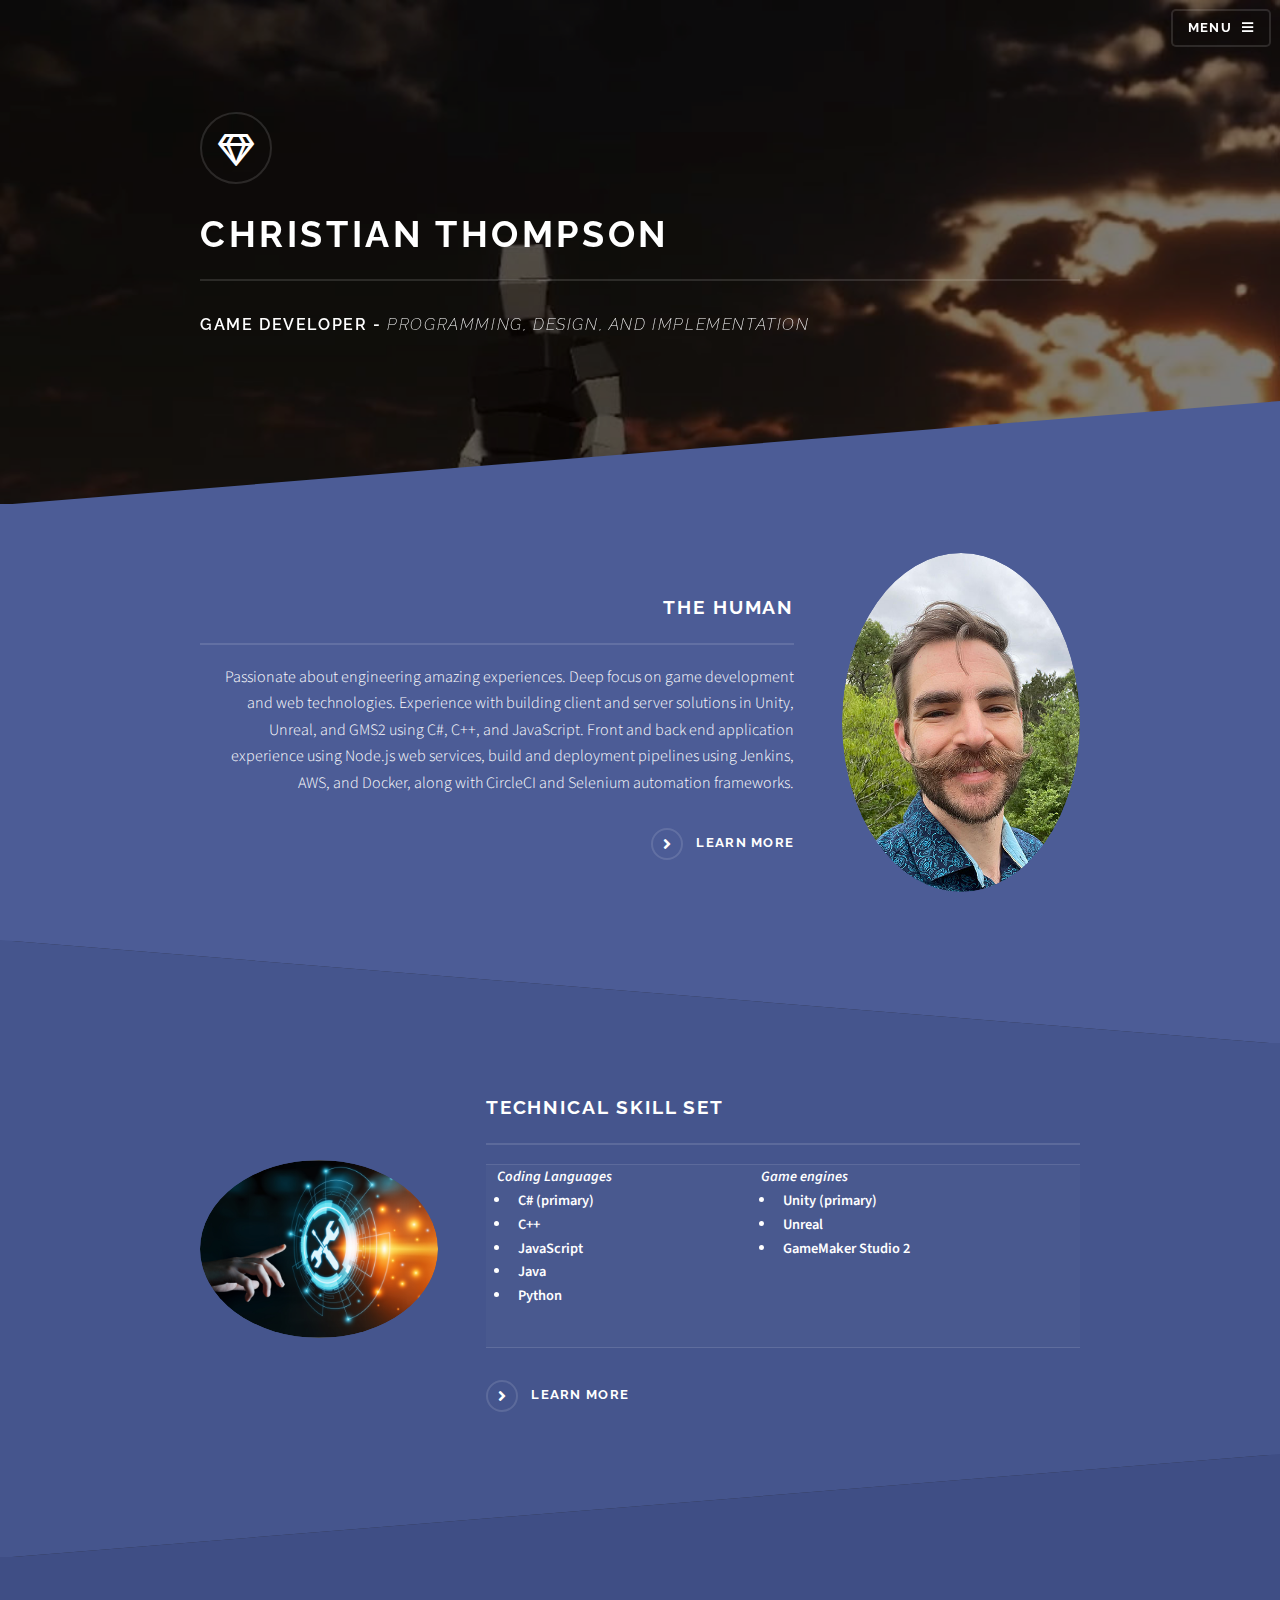
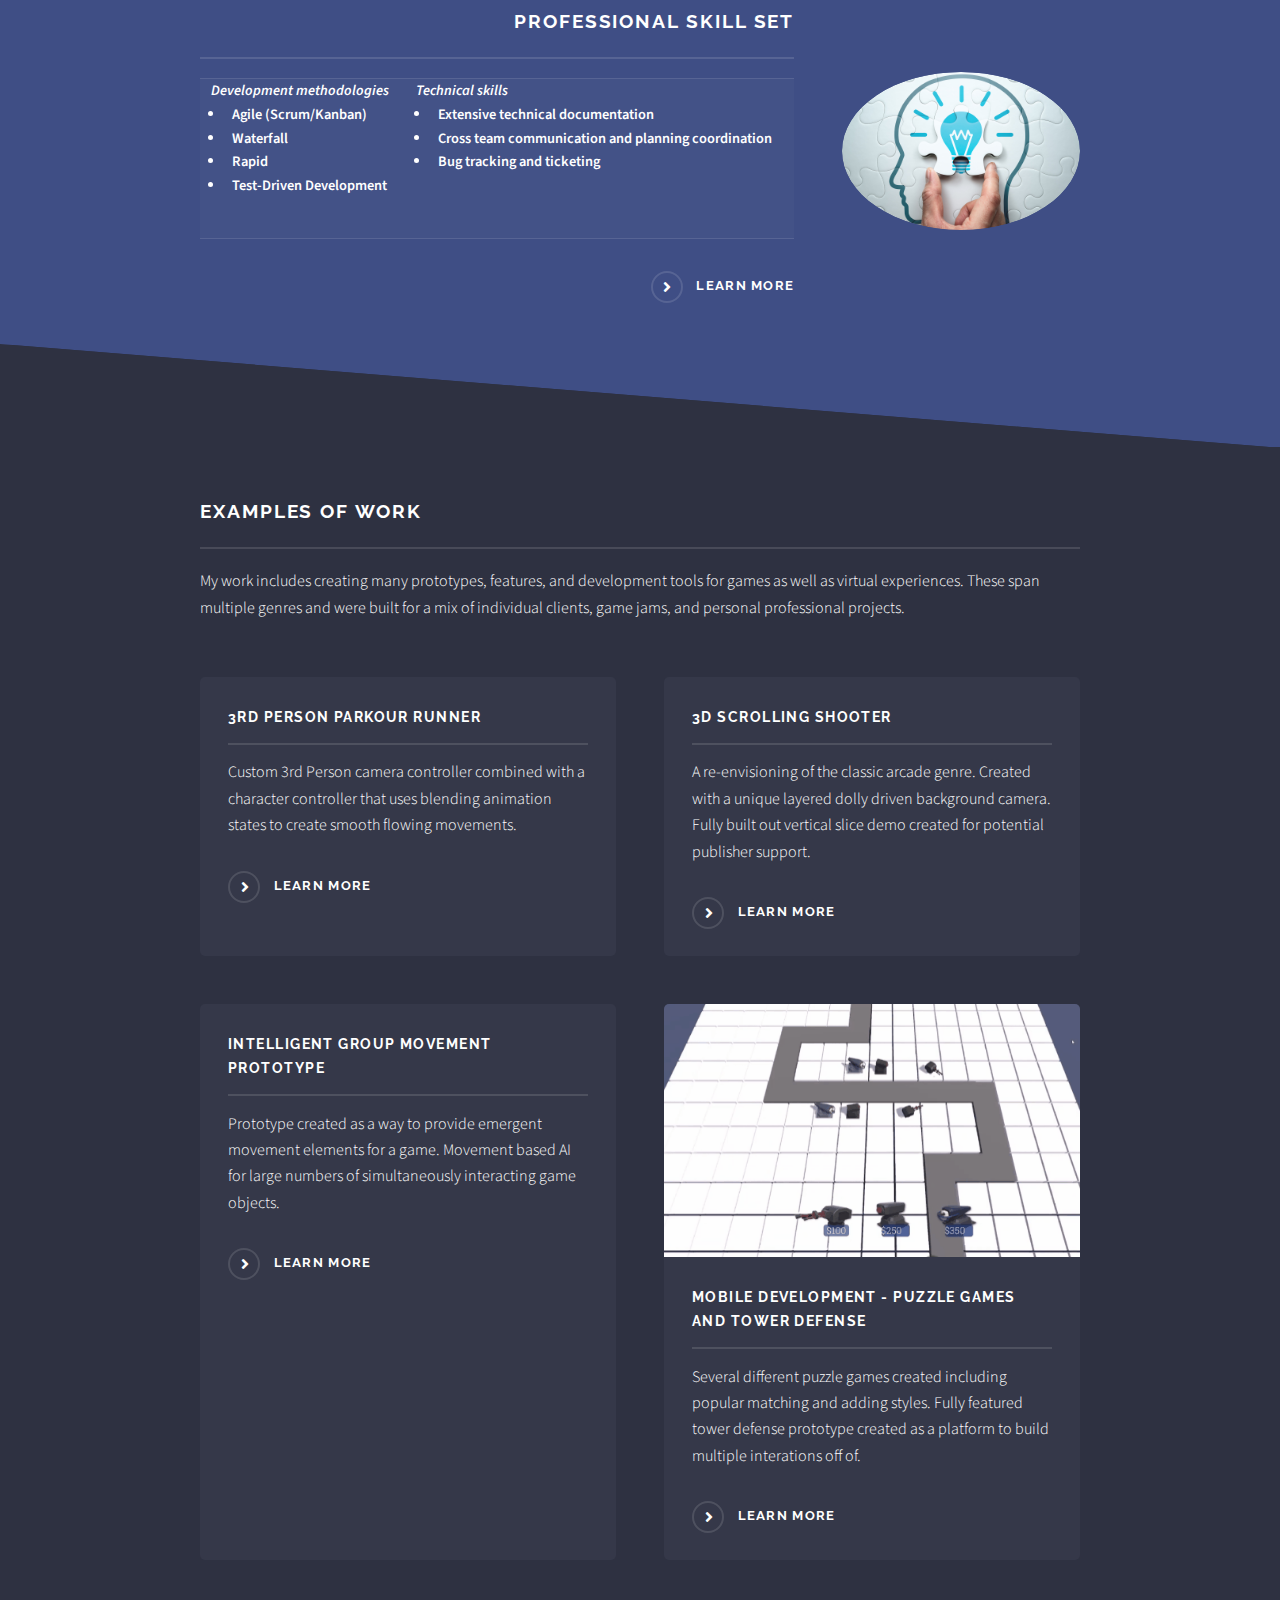
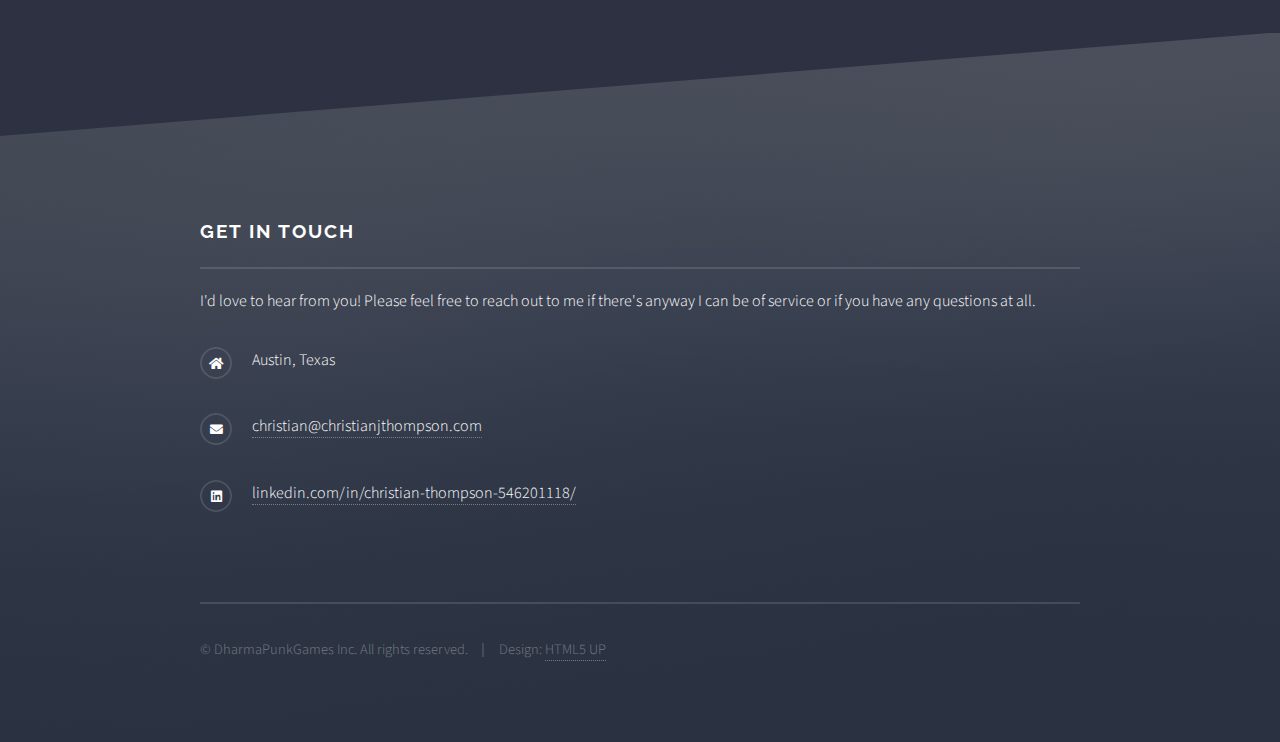
==== index.html @ e0f96795 "Remove email form" ====
<!DOCTYPE HTML>
<!--
	Solid State by HTML5 UP
	html5up.net | @ajlkn
	Free for personal and commercial use under the CCA 3.0 license (html5up.net/license)
-->
<html>
	<head>
		<title>Christian Thompson - Game Developer</title>
		<meta charset="utf-8" />
		<meta name="viewport" content="width=device-width, initial-scale=1, user-scalable=no" />
		<link rel="stylesheet" href="assets/css/main.css" />
		<noscript><link rel="stylesheet" href="assets/css/noscript.css" /></noscript>
	</head>
	<body class="is-preload">

		<!-- Page Wrapper -->
			<div id="page-wrapper">

				<!-- Header -->
					<header id="header" class="alt">
						<h1><a href="index.html">Home</a></h1>
						<nav>
							<a href="#menu">Menu</a>
						</nav>
					</header>

				<!-- Menu -->
					<nav id="menu">
						<div class="inner">
							<h2>Menu</h2>
							<ul class="links">
								<li><a href="index.html">Home</a></li>
								<li><a href="about.html">About</a></li>
								<li><a href="#four">Examples of Work</a></li>
								<li><a href="technical_skillset.html">Technical Skill Set</a></li>
								<li><a href="professional_skillset.html">Professional Skill Set</a></li>
								<li><a href="#footer">Contact</a></li>
							</ul>
							<a href="#" class="close">Close</a>
						</div>
					</nav>

				<!-- Banner -->
					<section id="banner">
						<div class="inner">
							<video autoplay loop muted plays-inline class="back-video" poster="images/poster.jpg">
								<source src="images/combined_clips_720_medium.mp4" type="video/mp4">
							</video>

							<div class="logo"><span class="icon fa-gem"></span></div>
							<h2>Christian Thompson</h2>
							<p><b>Game Developer - </b><i>Programming, design, and implementation</i></p>
						</div>
					</section>

				<!-- Wrapper -->
					<section id="wrapper">

						<!-- One -->
							<section id="one" class="wrapper spotlight style1">
								<div class="inner">
									<a href="about.html" class="image"><img src="images/profile_pics/headshot_smile_small.jpg" alt="" /></a>
									<div class="content">
										<h2 class="major">The Human</h2>
										<p>Passionate about engineering amazing experiences. Deep focus on game development and web technologies. Experience with building client and server solutions in Unity, Unreal, and GMS2 using C#, C++, and JavaScript. Front and back end application experience using Node.js web services, build and deployment pipelines using Jenkins, AWS, and Docker, along with CircleCI and Selenium automation frameworks.</p>
										<a href="about.html" class="special">Learn more</a>
									</div>
								</div>
							</section>

						<!-- Two -->
							<section id="two" class="wrapper alt spotlight style2">
								<div class="inner">
									<a href="technical_skillset.html" class="image"><img src="images/technical.jpg" alt="" /></a>
									<div class="content">
										<h2 class="major">Technical Skill Set</h2>
										<table>
											<tr>
												<th>
													<i>Coding Languages</i>
													<ul>
														<li>C# (primary)</li>
														<li>C++</li>
														<li>JavaScript</li>
														<li>Java</li>
														<li>Python</li>
													</ul>
												</th>
												<th>
												<i>Game engines</i>
												<ul>
													<li>Unity (primary)</li>
													<li>Unreal</li>
													<li>GameMaker Studio 2</li>
												</ul>
												</th>
											</tr>
										</table>
										<a href="technical_skillset.html" class="special">Learn more</a>
									</div>
								</div>
							</section>

						<!-- Three -->
							<section id="three" class="wrapper spotlight style3">
								<div class="inner">
									<a href="professional_skillset.html" class="image"><img src="images/idea.jpg" alt="" /></a>
									<div class="content">
										<h2 class="major">Professional Skill Set</h2>
										<table>
											<tr>
												<th>	
												<i>Development methodologies</i>
												<ul>
													<li>Agile (Scrum/Kanban)</li>
													<li>Waterfall</li>
													<li>Rapid</li>
													<li>Test-Driven Development</li>
												</ul>
												</th>
												<th>
												<i>Technical skills</i>
												<ul>
													<li>Extensive technical documentation</li>
													<li>Cross team communication and planning coordination</li>
													<li>Bug tracking and ticketing</li>
												</ul>
												</th>
											</tr>
										</table>
										
										<a href="professional_skillset.html" class="special">Learn more</a>
									</div>
								</div>
							</section>

						<!-- Four -->
							<section id="four" class="wrapper alt style1">
								<div class="inner">
									<h2 class="major">Examples of Work</h2>
									<p>My work includes creating many prototypes, features, and development tools for games as well as virtual experiences. These span multiple genres and were built for a mix of individual clients, game jams, and personal professional projects.</p>
									<section class="features">
										<article>
											<a href="parkour.html" class="image"><img src="images/ParkourWallrun.gif" alt="" /></a>
											<h3 class="major"><a href="parkour.html">3rd Person Parkour Runner</a></h3>
											<p>Custom 3rd Person camera controller combined with a character controller that uses blending animation states to create smooth flowing movements.</p>
											<a href="parkour.html" class="special">Learn more</a>
										</article>
										<article>
											<a href="3d_shooter.html" class="image"><img src="images/3d_shooter_2nd_clip.gif" alt="" /></a>
											<h3 class="major"><a href="3d_shooter.html">3D Scrolling Shooter</a></h3>
											<p>A re-envisioning of the classic arcade genre. Created with a unique layered dolly driven background camera. Fully built out vertical slice demo created for potential publisher support.</p>
											<a href="3d_shooter.html" class="special">Learn more</a>
										</article>
										<article>
											<a href="group_movement.html" class="image"><img src="images/TroopSquare.gif" alt="" /></a>
											<h3 class="major"><a href="group_movement.html">Intelligent Group Movement Prototype</a></h3>
											<p>Prototype created as a way to provide emergent movement elements for a game. Movement based AI for large numbers of simultaneously interacting game objects.</p>
											<a href="group_movement.html" class="special">Learn more</a>
										</article>
										<article>
											<a href="mobile_puzzle.html" class="image"><img src="images/TowerDefenseClipShort.gif" alt="" /></a>
											<h3 class="major"><a href="mobile_puzzle.html">Mobile Development - Puzzle Games and Tower Defense</a></h3>
											<p>Several different puzzle games created including popular matching and adding styles. Fully featured tower defense prototype created as a platform to build multiple interations off of.</p>
											<a href="mobile_puzzle.html" class="special">Learn more</a>
										</article>
									</section>
									<!-- <ul class="actions">
										<li><a href="#" class="button">Browse All</a></li>
									</ul> -->
								</div>
							</section>

					</section>

				<!-- Footer -->
					<section id="footer">
						<div class="inner">
							<h2 class="major">Get in touch</h2>
							<p>I'd love to hear from you! Please feel free to reach out to me if there's anyway I can be of service or if you have any questions at all.</p>
							<!-- <form method="post" action="#">
								<div class="fields">
									<div class="field">
										<label for="name">Name</label>
										<input type="text" name="name" id="name" />
									</div>
									<div class="field">
										<label for="email">Email</label>
										<input type="email" name="email" id="email" />
									</div>
									<div class="field">
										<label for="message">Message</label>
										<textarea name="message" id="message" rows="4"></textarea>
									</div>
								</div>
								<ul class="actions">
									<li><input type="submit" value="Send Message" /></li>
								</ul>
							</form> -->
							<ul class="contact">
								<li class="icon solid fa-home">
									Austin, Texas
								</li>
								<!-- <li class="icon solid fa-phone">(000) 000-0000</li> -->
								<li class="icon solid fa-envelope"><a href="mailto:christian@christianjthompson.com">christian@christianjthompson.com</a></li>
								<li class="icon brands fa-linkedin"><a href="https://linkedin.com/in/christian-thompson-546201118/">linkedin.com/in/christian-thompson-546201118/</a></li>
								<!-- <li class="icon brands fa-facebook-f"><a href="#">facebook.com/untitled-tld</a></li> -->
								<!-- <li class="icon brands fa-instagram"><a href="#">instagram.com/untitled-tld</a></li> -->
							</ul>
							<ul class="copyright">
								<li>&copy; DharmaPunkGames Inc. All rights reserved.</li><li>Design: <a href="http://html5up.net">HTML5 UP</a></li>
							</ul>
						</div>
					</section>

			</div>

		<!-- Scripts -->
			<script src="assets/js/jquery.min.js"></script>
			<script src="assets/js/jquery.scrollex.min.js"></script>
			<script src="assets/js/browser.min.js"></script>
			<script src="assets/js/breakpoints.min.js"></script>
			<script src="assets/js/util.js"></script>
			<script src="assets/js/main.js"></script>

	</body>
</html>
---- assets/css/main.css ----
@import url(fontawesome-all.min.css);
@import url("https://fonts.googleapis.com/css?family=Raleway:200,700|Source+Sans+Pro:300,600,300italic,600italic");

/*
	Solid State by HTML5 UP
	html5up.net | @ajlkn
	Free for personal and commercial use under the CCA 3.0 license (html5up.net/license)
*/

html, body, div, span, applet, object,
iframe, h1, h2, h3, h4, h5, h6, p, blockquote,
pre, a, abbr, acronym, address, big, cite,
code, del, dfn, em, img, ins, kbd, q, s, samp,
small, strike, strong, sub, sup, tt, var, b,
u, i, center, dl, dt, dd, ol, ul, li, fieldset,
form, label, legend, table, caption, tbody,
tfoot, thead, tr, th, td, article, aside,
canvas, details, embed, figure, figcaption,
footer, header, hgroup, menu, nav, output, ruby,
section, summary, time, mark, audio, video {
	margin: 0;
	padding: 0;
	border: 0;
	font-size: 100%;
	font: inherit;
	vertical-align: baseline;}

article, aside, details, figcaption, figure,
footer, header, hgroup, menu, nav, section {
	display: block;}

body {
	line-height: 1;
}

.back-video {
	position: absolute;
	right: 0;
	bottom: 0;
	z-index: 0;
}

video {
   filter: brightness(50%);
}

@media (min-aspect-ratio: 16/9){
	.back-video{
		width: 100%;
		height: auto;
	}
}

@media (max-aspect-ratio: 16/9){
	.back-video{
		width: auto;
		height: 100%;
	}
}

ol, ul {
	list-style: none;
}

blockquote, q {
	quotes: none;
}

	blockquote:before, blockquote:after, q:before, q:after {
		content: '';
		content: none;
	}

table {
	border-collapse: collapse;
	border-spacing: 0;
}

body {
	-webkit-text-size-adjust: none;
}

mark {
	background-color: transparent;
	color: inherit;
}

input::-moz-focus-inner {
	border: 0;
	padding: 0;
}

input, select, textarea {
	-moz-appearance: none;
	-webkit-appearance: none;
	-ms-appearance: none;
	appearance: none;
}

/* Basic */

	@-ms-viewport {
		width: device-width;
	}

	body {
		-ms-overflow-style: scrollbar;
	}

	@media screen and (max-width: 480px) {

		html, body {
			min-width: 320px;
		}

	}

	html {
		box-sizing: border-box;
	}

	*, *:before, *:after {
		box-sizing: inherit;
	}

	body {
		background-color: #2e3141;
		background-image: linear-gradient(to top, rgba(46, 49, 65, 0.8), rgba(46, 49, 65, 0.8)), url("../../images/bg.jpg");
		background-size: auto, cover;
		background-attachment: fixed, fixed;
		background-position: center, center;
	}

		body.is-preload *, body.is-preload *:before, body.is-preload *:after {
			-moz-animation: none !important;
			-webkit-animation: none !important;
			-ms-animation: none !important;
			animation: none !important;
			-moz-transition: none !important;
			-webkit-transition: none !important;
			-ms-transition: none !important;
			transition: none !important;
		}

/* Type */

	body, input, select, textarea {
		color: #ffffff;
		font-family: "Source Sans Pro", Helvetica, sans-serif;
		font-size: 16.5pt;
		font-weight: 300;
		line-height: 1.65;
	}

		@media screen and (max-width: 1680px) {

			body, input, select, textarea {
				font-size: 13pt;
			}

		}

		@media screen and (max-width: 1280px) {

			body, input, select, textarea {
				font-size: 12pt;
			}

		}

		@media screen and (max-width: 980px) {

			body, input, select, textarea {
				font-size: 12pt;
			}

		}

		@media screen and (max-width: 736px) {

			body, input, select, textarea {
				font-size: 12pt;
			}

		}

		@media screen and (max-width: 480px) {

			body, input, select, textarea {
				font-size: 12pt;
			}

		}

	a {
		-moz-transition: color 0.2s ease-in-out, border-bottom-color 0.2s ease-in-out;
		-webkit-transition: color 0.2s ease-in-out, border-bottom-color 0.2s ease-in-out;
		-ms-transition: color 0.2s ease-in-out, border-bottom-color 0.2s ease-in-out;
		transition: color 0.2s ease-in-out, border-bottom-color 0.2s ease-in-out;
		border-bottom: dotted 1px rgba(255, 255, 255, 0.35);
		color: #ffffff;
		text-decoration: none;
	}

		a:hover {
			border-bottom-color: transparent;
			color: #ffffff !important;
		}

		a.special:not(.button) {
			text-decoration: none;
			border-bottom: 0;
			display: block;
			font-family: Raleway, Helvetica, sans-serif;
			font-size: 0.8em;
			font-weight: 700;
			letter-spacing: 0.1em;
			margin: 0 0 2em 0;
			text-transform: uppercase;
		}

			a.special:not(.button):before {
				-moz-osx-font-smoothing: grayscale;
				-webkit-font-smoothing: antialiased;
				display: inline-block;
				font-style: normal;
				font-variant: normal;
				text-rendering: auto;
				line-height: 1;
				text-transform: none !important;
				font-family: 'Font Awesome 5 Free';
				font-weight: 900;
			}

			a.special:not(.button):before {
				-moz-transition: background-color 0.2s ease-in-out;
				-webkit-transition: background-color 0.2s ease-in-out;
				-ms-transition: background-color 0.2s ease-in-out;
				transition: background-color 0.2s ease-in-out;
				border-radius: 100%;
				border: solid 2px rgba(255, 255, 255, 0.125);
				content: '\f105';
				display: inline-block;
				font-size: 1.25em;
				height: 2em;
				line-height: 1.75em;
				margin-right: 0.85em;
				text-align: center;
				text-indent: 0.15em;
				vertical-align: middle;
				width: 2em;
			}

			a.special:not(.button):hover:before {
				background-color: rgba(255, 255, 255, 0.025);
			}

			a.special:not(.button):active:before {
				background-color: rgba(255, 255, 255, 0.075);
			}

	strong, b {
		color: #ffffff;
		font-weight: 600;
	}

	em, i {
		font-style: italic;
	}

	p {
		margin: 0 0 2em 0;
	}

	h1, h2, h3, h4, h5, h6 {
		color: #ffffff;
		font-family: Raleway, Helvetica, sans-serif;
		font-weight: 700;
		letter-spacing: 0.1em;
		margin: 0 0 1em 0;
		text-transform: uppercase;
	}

		h1 a, h2 a, h3 a, h4 a, h5 a, h6 a {
			color: inherit;
			text-decoration: none;
			border-bottom: 0;
		}

		h1 span, h2 span, h3 span, h4 span, h5 span, h6 span {
			font-weight: 200;
		}

		h1.major, h2.major, h3.major, h4.major, h5.major, h6.major {
			padding-bottom: 1em;
			border-bottom: solid 2px rgba(255, 255, 255, 0.125);
		}

	h2 {
		font-size: 1.2em;
	}

	h3 {
		font-size: 0.9em;
	}

	h4 {
		font-size: 0.7em;
	}

	h5 {
		font-size: 0.7em;
	}

	h6 {
		font-size: 0.7em;
	}

	@media screen and (max-width: 736px) {

		h2 {
			font-size: 1em;
		}

		h3 {
			font-size: 0.8em;
		}

	}

	sub {
		font-size: 0.8em;
		position: relative;
		top: 0.5em;
	}

	sup {
		font-size: 0.8em;
		position: relative;
		top: -0.5em;
	}

	blockquote {
		border-left: solid 4px rgba(255, 255, 255, 0.125);
		font-style: italic;
		margin: 0 0 2em 0;
		padding: 0.5em 0 0.5em 2em;
	}

	code {
		background: rgba(255, 255, 255, 0.025);
		border-radius: 5px;
		border: solid 2px rgba(255, 255, 255, 0.125);
		font-family: "Courier New", monospace;
		font-size: 0.9em;
		margin: 0 0.25em;
		padding: 0.25em 0.65em;
	}

	pre {
		-webkit-overflow-scrolling: touch;
		font-family: "Courier New", monospace;
		font-size: 0.9em;
		margin: 0 0 2em 0;
	}

		pre code {
			display: block;
			line-height: 1.75em;
			padding: 1em 1.5em;
			overflow-x: auto;
		}

	hr {
		border: 0;
		border-bottom: solid 2px rgba(255, 255, 255, 0.125);
		margin: 2.5em 0;
	}

		hr.major {
			margin: 4em 0;
		}

	.align-left {
		text-align: left;
	}

	.align-center {
		text-align: center;
	}

	.align-right {
		text-align: right;
	}

/* Row */

	.row {
		display: flex;
		flex-wrap: wrap;
		box-sizing: border-box;
		align-items: stretch;
	}

		.row > * {
			box-sizing: border-box;
		}

		.row.gtr-uniform > * > :last-child {
			margin-bottom: 0;
		}

		.row.aln-left {
			justify-content: flex-start;
		}

		.row.aln-center {
			justify-content: center;
		}

		.row.aln-right {
			justify-content: flex-end;
		}

		.row.aln-top {
			align-items: flex-start;
		}

		.row.aln-middle {
			align-items: center;
		}

		.row.aln-bottom {
			align-items: flex-end;
		}

		.row > .imp {
			order: -1;
		}

		.row > .col-1 {
			width: 8.33333%;
		}

		.row > .off-1 {
			margin-left: 8.33333%;
		}

		.row > .col-2 {
			width: 16.66667%;
		}

		.row > .off-2 {
			margin-left: 16.66667%;
		}

		.row > .col-3 {
			width: 25%;
		}

		.row > .off-3 {
			margin-left: 25%;
		}

		.row > .col-4 {
			width: 33.33333%;
		}

		.row > .off-4 {
			margin-left: 33.33333%;
		}

		.row > .col-5 {
			width: 41.66667%;
		}

		.row > .off-5 {
			margin-left: 41.66667%;
		}

		.row > .col-6 {
			width: 50%;
		}

		.row > .off-6 {
			margin-left: 50%;
		}

		.row > .col-7 {
			width: 58.33333%;
		}

		.row > .off-7 {
			margin-left: 58.33333%;
		}

		.row > .col-8 {
			width: 66.66667%;
		}

		.row > .off-8 {
			margin-left: 66.66667%;
		}

		.row > .col-9 {
			width: 75%;
		}

		.row > .off-9 {
			margin-left: 75%;
		}

		.row > .col-10 {
			width: 83.33333%;
		}

		.row > .off-10 {
			margin-left: 83.33333%;
		}

		.row > .col-11 {
			width: 91.66667%;
		}

		.row > .off-11 {
			margin-left: 91.66667%;
		}

		.row > .col-12 {
			width: 100%;
		}

		.row > .off-12 {
			margin-left: 100%;
		}

		.row.gtr-0 {
			margin-top: 0;
			margin-left: 0em;
		}

			.row.gtr-0 > * {
				padding: 0 0 0 0em;
			}

			.row.gtr-0.gtr-uniform {
				margin-top: 0em;
			}

				.row.gtr-0.gtr-uniform > * {
					padding-top: 0em;
				}

		.row.gtr-25 {
			margin-top: 0;
			margin-left: -0.4375em;
		}

			.row.gtr-25 > * {
				padding: 0 0 0 0.4375em;
			}

			.row.gtr-25.gtr-uniform {
				margin-top: -0.4375em;
			}

				.row.gtr-25.gtr-uniform > * {
					padding-top: 0.4375em;
				}

		.row.gtr-50 {
			margin-top: 0;
			margin-left: -0.875em;
		}

			.row.gtr-50 > * {
				padding: 0 0 0 0.875em;
			}

			.row.gtr-50.gtr-uniform {
				margin-top: -0.875em;
			}

				.row.gtr-50.gtr-uniform > * {
					padding-top: 0.875em;
				}

		.row {
			margin-top: 0;
			margin-left: -1.75em;
		}

			.row > * {
				padding: 0 0 0 1.75em;
			}

			.row.gtr-uniform {
				margin-top: -1.75em;
			}

				.row.gtr-uniform > * {
					padding-top: 1.75em;
				}

		.row.gtr-150 {
			margin-top: 0;
			margin-left: -2.625em;
		}

			.row.gtr-150 > * {
				padding: 0 0 0 2.625em;
			}

			.row.gtr-150.gtr-uniform {
				margin-top: -2.625em;
			}

				.row.gtr-150.gtr-uniform > * {
					padding-top: 2.625em;
				}

		.row.gtr-200 {
			margin-top: 0;
			margin-left: -3.5em;
		}

			.row.gtr-200 > * {
				padding: 0 0 0 3.5em;
			}

			.row.gtr-200.gtr-uniform {
				margin-top: -3.5em;
			}

				.row.gtr-200.gtr-uniform > * {
					padding-top: 3.5em;
				}

		@media screen and (max-width: 1680px) {

			.row {
				display: flex;
				flex-wrap: wrap;
				box-sizing: border-box;
				align-items: stretch;
			}

				.row > * {
					box-sizing: border-box;
				}

				.row.gtr-uniform > * > :last-child {
					margin-bottom: 0;
				}

				.row.aln-left {
					justify-content: flex-start;
				}

				.row.aln-center {
					justify-content: center;
				}

				.row.aln-right {
					justify-content: flex-end;
				}

				.row.aln-top {
					align-items: flex-start;
				}

				.row.aln-middle {
					align-items: center;
				}

				.row.aln-bottom {
					align-items: flex-end;
				}

				.row > .imp-xlarge {
					order: -1;
				}

				.row > .col-1-xlarge {
					width: 8.33333%;
				}

				.row > .off-1-xlarge {
					margin-left: 8.33333%;
				}

				.row > .col-2-xlarge {
					width: 16.66667%;
				}

				.row > .off-2-xlarge {
					margin-left: 16.66667%;
				}

				.row > .col-3-xlarge {
					width: 25%;
				}

				.row > .off-3-xlarge {
					margin-left: 25%;
				}

				.row > .col-4-xlarge {
					width: 33.33333%;
				}

				.row > .off-4-xlarge {
					margin-left: 33.33333%;
				}

				.row > .col-5-xlarge {
					width: 41.66667%;
				}

				.row > .off-5-xlarge {
					margin-left: 41.66667%;
				}

				.row > .col-6-xlarge {
					width: 50%;
				}

				.row > .off-6-xlarge {
					margin-left: 50%;
				}

				.row > .col-7-xlarge {
					width: 58.33333%;
				}

				.row > .off-7-xlarge {
					margin-left: 58.33333%;
				}

				.row > .col-8-xlarge {
					width: 66.66667%;
				}

				.row > .off-8-xlarge {
					margin-left: 66.66667%;
				}

				.row > .col-9-xlarge {
					width: 75%;
				}

				.row > .off-9-xlarge {
					margin-left: 75%;
				}

				.row > .col-10-xlarge {
					width: 83.33333%;
				}

				.row > .off-10-xlarge {
					margin-left: 83.33333%;
				}

				.row > .col-11-xlarge {
					width: 91.66667%;
				}

				.row > .off-11-xlarge {
					margin-left: 91.66667%;
				}

				.row > .col-12-xlarge {
					width: 100%;
				}

				.row > .off-12-xlarge {
					margin-left: 100%;
				}

				.row.gtr-0 {
					margin-top: 0;
					margin-left: 0em;
				}

					.row.gtr-0 > * {
						padding: 0 0 0 0em;
					}

					.row.gtr-0.gtr-uniform {
						margin-top: 0em;
					}

						.row.gtr-0.gtr-uniform > * {
							padding-top: 0em;
						}

				.row.gtr-25 {
					margin-top: 0;
					margin-left: -0.4375em;
				}

					.row.gtr-25 > * {
						padding: 0 0 0 0.4375em;
					}

					.row.gtr-25.gtr-uniform {
						margin-top: -0.4375em;
					}

						.row.gtr-25.gtr-uniform > * {
							padding-top: 0.4375em;
						}

				.row.gtr-50 {
					margin-top: 0;
					margin-left: -0.875em;
				}

					.row.gtr-50 > * {
						padding: 0 0 0 0.875em;
					}

					.row.gtr-50.gtr-uniform {
						margin-top: -0.875em;
					}

						.row.gtr-50.gtr-uniform > * {
							padding-top: 0.875em;
						}

				.row {
					margin-top: 0;
					margin-left: -1.75em;
				}

					.row > * {
						padding: 0 0 0 1.75em;
					}

					.row.gtr-uniform {
						margin-top: -1.75em;
					}

						.row.gtr-uniform > * {
							padding-top: 1.75em;
						}

				.row.gtr-150 {
					margin-top: 0;
					margin-left: -2.625em;
				}

					.row.gtr-150 > * {
						padding: 0 0 0 2.625em;
					}

					.row.gtr-150.gtr-uniform {
						margin-top: -2.625em;
					}

						.row.gtr-150.gtr-uniform > * {
							padding-top: 2.625em;
						}

				.row.gtr-200 {
					margin-top: 0;
					margin-left: -3.5em;
				}

					.row.gtr-200 > * {
						padding: 0 0 0 3.5em;
					}

					.row.gtr-200.gtr-uniform {
						margin-top: -3.5em;
					}

						.row.gtr-200.gtr-uniform > * {
							padding-top: 3.5em;
						}

		}

		@media screen and (max-width: 1280px) {

			.row {
				display: flex;
				flex-wrap: wrap;
				box-sizing: border-box;
				align-items: stretch;
			}

				.row > * {
					box-sizing: border-box;
				}

				.row.gtr-uniform > * > :last-child {
					margin-bottom: 0;
				}

				.row.aln-left {
					justify-content: flex-start;
				}

				.row.aln-center {
					justify-content: center;
				}

				.row.aln-right {
					justify-content: flex-end;
				}

				.row.aln-top {
					align-items: flex-start;
				}

				.row.aln-middle {
					align-items: center;
				}

				.row.aln-bottom {
					align-items: flex-end;
				}

				.row > .imp-large {
					order: -1;
				}

				.row > .col-1-large {
					width: 8.33333%;
				}

				.row > .off-1-large {
					margin-left: 8.33333%;
				}

				.row > .col-2-large {
					width: 16.66667%;
				}

				.row > .off-2-large {
					margin-left: 16.66667%;
				}

				.row > .col-3-large {
					width: 25%;
				}

				.row > .off-3-large {
					margin-left: 25%;
				}

				.row > .col-4-large {
					width: 33.33333%;
				}

				.row > .off-4-large {
					margin-left: 33.33333%;
				}

				.row > .col-5-large {
					width: 41.66667%;
				}

				.row > .off-5-large {
					margin-left: 41.66667%;
				}

				.row > .col-6-large {
					width: 50%;
				}

				.row > .off-6-large {
					margin-left: 50%;
				}

				.row > .col-7-large {
					width: 58.33333%;
				}

				.row > .off-7-large {
					margin-left: 58.33333%;
				}

				.row > .col-8-large {
					width: 66.66667%;
				}

				.row > .off-8-large {
					margin-left: 66.66667%;
				}

				.row > .col-9-large {
					width: 75%;
				}

				.row > .off-9-large {
					margin-left: 75%;
				}

				.row > .col-10-large {
					width: 83.33333%;
				}

				.row > .off-10-large {
					margin-left: 83.33333%;
				}

				.row > .col-11-large {
					width: 91.66667%;
				}

				.row > .off-11-large {
					margin-left: 91.66667%;
				}

				.row > .col-12-large {
					width: 100%;
				}

				.row > .off-12-large {
					margin-left: 100%;
				}

				.row.gtr-0 {
					margin-top: 0;
					margin-left: 0em;
				}

					.row.gtr-0 > * {
						padding: 0 0 0 0em;
					}

					.row.gtr-0.gtr-uniform {
						margin-top: 0em;
					}

						.row.gtr-0.gtr-uniform > * {
							padding-top: 0em;
						}

				.row.gtr-25 {
					margin-top: 0;
					margin-left: -0.4375em;
				}

					.row.gtr-25 > * {
						padding: 0 0 0 0.4375em;
					}

					.row.gtr-25.gtr-uniform {
						margin-top: -0.4375em;
					}

						.row.gtr-25.gtr-uniform > * {
							padding-top: 0.4375em;
						}

				.row.gtr-50 {
					margin-top: 0;
					margin-left: -0.875em;
				}

					.row.gtr-50 > * {
						padding: 0 0 0 0.875em;
					}

					.row.gtr-50.gtr-uniform {
						margin-top: -0.875em;
					}

						.row.gtr-50.gtr-uniform > * {
							padding-top: 0.875em;
						}

				.row {
					margin-top: 0;
					margin-left: -1.75em;
				}

					.row > * {
						padding: 0 0 0 1.75em;
					}

					.row.gtr-uniform {
						margin-top: -1.75em;
					}

						.row.gtr-uniform > * {
							padding-top: 1.75em;
						}

				.row.gtr-150 {
					margin-top: 0;
					margin-left: -2.625em;
				}

					.row.gtr-150 > * {
						padding: 0 0 0 2.625em;
					}

					.row.gtr-150.gtr-uniform {
						margin-top: -2.625em;
					}

						.row.gtr-150.gtr-uniform > * {
							padding-top: 2.625em;
						}

				.row.gtr-200 {
					margin-top: 0;
					margin-left: -3.5em;
				}

					.row.gtr-200 > * {
						padding: 0 0 0 3.5em;
					}

					.row.gtr-200.gtr-uniform {
						margin-top: -3.5em;
					}

						.row.gtr-200.gtr-uniform > * {
							padding-top: 3.5em;
						}

		}

		@media screen and (max-width: 980px) {

			.row {
				display: flex;
				flex-wrap: wrap;
				box-sizing: border-box;
				align-items: stretch;
			}

				.row > * {
					box-sizing: border-box;
				}

				.row.gtr-uniform > * > :last-child {
					margin-bottom: 0;
				}

				.row.aln-left {
					justify-content: flex-start;
				}

				.row.aln-center {
					justify-content: center;
				}

				.row.aln-right {
					justify-content: flex-end;
				}

				.row.aln-top {
					align-items: flex-start;
				}

				.row.aln-middle {
					align-items: center;
				}

				.row.aln-bottom {
					align-items: flex-end;
				}

				.row > .imp-medium {
					order: -1;
				}

				.row > .col-1-medium {
					width: 8.33333%;
				}

				.row > .off-1-medium {
					margin-left: 8.33333%;
				}

				.row > .col-2-medium {
					width: 16.66667%;
				}

				.row > .off-2-medium {
					margin-left: 16.66667%;
				}

				.row > .col-3-medium {
					width: 25%;
				}

				.row > .off-3-medium {
					margin-left: 25%;
				}

				.row > .col-4-medium {
					width: 33.33333%;
				}

				.row > .off-4-medium {
					margin-left: 33.33333%;
				}

				.row > .col-5-medium {
					width: 41.66667%;
				}

				.row > .off-5-medium {
					margin-left: 41.66667%;
				}

				.row > .col-6-medium {
					width: 50%;
				}

				.row > .off-6-medium {
					margin-left: 50%;
				}

				.row > .col-7-medium {
					width: 58.33333%;
				}

				.row > .off-7-medium {
					margin-left: 58.33333%;
				}

				.row > .col-8-medium {
					width: 66.66667%;
				}

				.row > .off-8-medium {
					margin-left: 66.66667%;
				}

				.row > .col-9-medium {
					width: 75%;
				}

				.row > .off-9-medium {
					margin-left: 75%;
				}

				.row > .col-10-medium {
					width: 83.33333%;
				}

				.row > .off-10-medium {
					margin-left: 83.33333%;
				}

				.row > .col-11-medium {
					width: 91.66667%;
				}

				.row > .off-11-medium {
					margin-left: 91.66667%;
				}

				.row > .col-12-medium {
					width: 100%;
				}

				.row > .off-12-medium {
					margin-left: 100%;
				}

				.row.gtr-0 {
					margin-top: 0;
					margin-left: 0em;
				}

					.row.gtr-0 > * {
						padding: 0 0 0 0em;
					}

					.row.gtr-0.gtr-uniform {
						margin-top: 0em;
					}

						.row.gtr-0.gtr-uniform > * {
							padding-top: 0em;
						}

				.row.gtr-25 {
					margin-top: 0;
					margin-left: -0.4375em;
				}

					.row.gtr-25 > * {
						padding: 0 0 0 0.4375em;
					}

					.row.gtr-25.gtr-uniform {
						margin-top: -0.4375em;
					}

						.row.gtr-25.gtr-uniform > * {
							padding-top: 0.4375em;
						}

				.row.gtr-50 {
					margin-top: 0;
					margin-left: -0.875em;
				}

					.row.gtr-50 > * {
						padding: 0 0 0 0.875em;
					}

					.row.gtr-50.gtr-uniform {
						margin-top: -0.875em;
					}

						.row.gtr-50.gtr-uniform > * {
							padding-top: 0.875em;
						}

				.row {
					margin-top: 0;
					margin-left: -1.75em;
				}

					.row > * {
						padding: 0 0 0 1.75em;
					}

					.row.gtr-uniform {
						margin-top: -1.75em;
					}

						.row.gtr-uniform > * {
							padding-top: 1.75em;
						}

				.row.gtr-150 {
					margin-top: 0;
					margin-left: -2.625em;
				}

					.row.gtr-150 > * {
						padding: 0 0 0 2.625em;
					}

					.row.gtr-150.gtr-uniform {
						margin-top: -2.625em;
					}

						.row.gtr-150.gtr-uniform > * {
							padding-top: 2.625em;
						}

				.row.gtr-200 {
					margin-top: 0;
					margin-left: -3.5em;
				}

					.row.gtr-200 > * {
						padding: 0 0 0 3.5em;
					}

					.row.gtr-200.gtr-uniform {
						margin-top: -3.5em;
					}

						.row.gtr-200.gtr-uniform > * {
							padding-top: 3.5em;
						}

		}

		@media screen and (max-width: 736px) {

			.row {
				display: flex;
				flex-wrap: wrap;
				box-sizing: border-box;
				align-items: stretch;
			}

				.row > * {
					box-sizing: border-box;
				}

				.row.gtr-uniform > * > :last-child {
					margin-bottom: 0;
				}

				.row.aln-left {
					justify-content: flex-start;
				}

				.row.aln-center {
					justify-content: center;
				}

				.row.aln-right {
					justify-content: flex-end;
				}

				.row.aln-top {
					align-items: flex-start;
				}

				.row.aln-middle {
					align-items: center;
				}

				.row.aln-bottom {
					align-items: flex-end;
				}

				.row > .imp-small {
					order: -1;
				}

				.row > .col-1-small {
					width: 8.33333%;
				}

				.row > .off-1-small {
					margin-left: 8.33333%;
				}

				.row > .col-2-small {
					width: 16.66667%;
				}

				.row > .off-2-small {
					margin-left: 16.66667%;
				}

				.row > .col-3-small {
					width: 25%;
				}

				.row > .off-3-small {
					margin-left: 25%;
				}

				.row > .col-4-small {
					width: 33.33333%;
				}

				.row > .off-4-small {
					margin-left: 33.33333%;
				}

				.row > .col-5-small {
					width: 41.66667%;
				}

				.row > .off-5-small {
					margin-left: 41.66667%;
				}

				.row > .col-6-small {
					width: 50%;
				}

				.row > .off-6-small {
					margin-left: 50%;
				}

				.row > .col-7-small {
					width: 58.33333%;
				}

				.row > .off-7-small {
					margin-left: 58.33333%;
				}

				.row > .col-8-small {
					width: 66.66667%;
				}

				.row > .off-8-small {
					margin-left: 66.66667%;
				}

				.row > .col-9-small {
					width: 75%;
				}

				.row > .off-9-small {
					margin-left: 75%;
				}

				.row > .col-10-small {
					width: 83.33333%;
				}

				.row > .off-10-small {
					margin-left: 83.33333%;
				}

				.row > .col-11-small {
					width: 91.66667%;
				}

				.row > .off-11-small {
					margin-left: 91.66667%;
				}

				.row > .col-12-small {
					width: 100%;
				}

				.row > .off-12-small {
					margin-left: 100%;
				}

				.row.gtr-0 {
					margin-top: 0;
					margin-left: 0em;
				}

					.row.gtr-0 > * {
						padding: 0 0 0 0em;
					}

					.row.gtr-0.gtr-uniform {
						margin-top: 0em;
					}

						.row.gtr-0.gtr-uniform > * {
							padding-top: 0em;
						}

				.row.gtr-25 {
					margin-top: 0;
					margin-left: -0.3125em;
				}

					.row.gtr-25 > * {
						padding: 0 0 0 0.3125em;
					}

					.row.gtr-25.gtr-uniform {
						margin-top: -0.3125em;
					}

						.row.gtr-25.gtr-uniform > * {
							padding-top: 0.3125em;
						}

				.row.gtr-50 {
					margin-top: 0;
					margin-left: -0.625em;
				}

					.row.gtr-50 > * {
						padding: 0 0 0 0.625em;
					}

					.row.gtr-50.gtr-uniform {
						margin-top: -0.625em;
					}

						.row.gtr-50.gtr-uniform > * {
							padding-top: 0.625em;
						}

				.row {
					margin-top: 0;
					margin-left: -1.25em;
				}

					.row > * {
						padding: 0 0 0 1.25em;
					}

					.row.gtr-uniform {
						margin-top: -1.25em;
					}

						.row.gtr-uniform > * {
							padding-top: 1.25em;
						}

				.row.gtr-150 {
					margin-top: 0;
					margin-left: -1.875em;
				}

					.row.gtr-150 > * {
						padding: 0 0 0 1.875em;
					}

					.row.gtr-150.gtr-uniform {
						margin-top: -1.875em;
					}

						.row.gtr-150.gtr-uniform > * {
							padding-top: 1.875em;
						}

				.row.gtr-200 {
					margin-top: 0;
					margin-left: -2.5em;
				}

					.row.gtr-200 > * {
						padding: 0 0 0 2.5em;
					}

					.row.gtr-200.gtr-uniform {
						margin-top: -2.5em;
					}

						.row.gtr-200.gtr-uniform > * {
							padding-top: 2.5em;
						}

		}

		@media screen and (max-width: 480px) {

			.row {
				display: flex;
				flex-wrap: wrap;
				box-sizing: border-box;
				align-items: stretch;
			}

				.row > * {
					box-sizing: border-box;
				}

				.row.gtr-uniform > * > :last-child {
					margin-bottom: 0;
				}

				.row.aln-left {
					justify-content: flex-start;
				}

				.row.aln-center {
					justify-content: center;
				}

				.row.aln-right {
					justify-content: flex-end;
				}

				.row.aln-top {
					align-items: flex-start;
				}

				.row.aln-middle {
					align-items: center;
				}

				.row.aln-bottom {
					align-items: flex-end;
				}

				.row > .imp-xsmall {
					order: -1;
				}

				.row > .col-1-xsmall {
					width: 8.33333%;
				}

				.row > .off-1-xsmall {
					margin-left: 8.33333%;
				}

				.row > .col-2-xsmall {
					width: 16.66667%;
				}

				.row > .off-2-xsmall {
					margin-left: 16.66667%;
				}

				.row > .col-3-xsmall {
					width: 25%;
				}

				.row > .off-3-xsmall {
					margin-left: 25%;
				}

				.row > .col-4-xsmall {
					width: 33.33333%;
				}

				.row > .off-4-xsmall {
					margin-left: 33.33333%;
				}

				.row > .col-5-xsmall {
					width: 41.66667%;
				}

				.row > .off-5-xsmall {
					margin-left: 41.66667%;
				}

				.row > .col-6-xsmall {
					width: 50%;
				}

				.row > .off-6-xsmall {
					margin-left: 50%;
				}

				.row > .col-7-xsmall {
					width: 58.33333%;
				}

				.row > .off-7-xsmall {
					margin-left: 58.33333%;
				}

				.row > .col-8-xsmall {
					width: 66.66667%;
				}

				.row > .off-8-xsmall {
					margin-left: 66.66667%;
				}

				.row > .col-9-xsmall {
					width: 75%;
				}

				.row > .off-9-xsmall {
					margin-left: 75%;
				}

				.row > .col-10-xsmall {
					width: 83.33333%;
				}

				.row > .off-10-xsmall {
					margin-left: 83.33333%;
				}

				.row > .col-11-xsmall {
					width: 91.66667%;
				}

				.row > .off-11-xsmall {
					margin-left: 91.66667%;
				}

				.row > .col-12-xsmall {
					width: 100%;
				}

				.row > .off-12-xsmall {
					margin-left: 100%;
				}

				.row.gtr-0 {
					margin-top: 0;
					margin-left: 0em;
				}

					.row.gtr-0 > * {
						padding: 0 0 0 0em;
					}

					.row.gtr-0.gtr-uniform {
						margin-top: 0em;
					}

						.row.gtr-0.gtr-uniform > * {
							padding-top: 0em;
						}

				.row.gtr-25 {
					margin-top: 0;
					margin-left: -0.3125em;
				}

					.row.gtr-25 > * {
						padding: 0 0 0 0.3125em;
					}

					.row.gtr-25.gtr-uniform {
						margin-top: -0.3125em;
					}

						.row.gtr-25.gtr-uniform > * {
							padding-top: 0.3125em;
						}

				.row.gtr-50 {
					margin-top: 0;
					margin-left: -0.625em;
				}

					.row.gtr-50 > * {
						padding: 0 0 0 0.625em;
					}

					.row.gtr-50.gtr-uniform {
						margin-top: -0.625em;
					}

						.row.gtr-50.gtr-uniform > * {
							padding-top: 0.625em;
						}

				.row {
					margin-top: 0;
					margin-left: -1.25em;
				}

					.row > * {
						padding: 0 0 0 1.25em;
					}

					.row.gtr-uniform {
						margin-top: -1.25em;
					}

						.row.gtr-uniform > * {
							padding-top: 1.25em;
						}

				.row.gtr-150 {
					margin-top: 0;
					margin-left: -1.875em;
				}

					.row.gtr-150 > * {
						padding: 0 0 0 1.875em;
					}

					.row.gtr-150.gtr-uniform {
						margin-top: -1.875em;
					}

						.row.gtr-150.gtr-uniform > * {
							padding-top: 1.875em;
						}

				.row.gtr-200 {
					margin-top: 0;
					margin-left: -2.5em;
				}

					.row.gtr-200 > * {
						padding: 0 0 0 2.5em;
					}

					.row.gtr-200.gtr-uniform {
						margin-top: -2.5em;
					}

						.row.gtr-200.gtr-uniform > * {
							padding-top: 2.5em;
						}

		}

		@media screen and (max-width: 360px) {

			.row {
				display: flex;
				flex-wrap: wrap;
				box-sizing: border-box;
				align-items: stretch;
			}

				.row > * {
					box-sizing: border-box;
				}

				.row.gtr-uniform > * > :last-child {
					margin-bottom: 0;
				}

				.row.aln-left {
					justify-content: flex-start;
				}

				.row.aln-center {
					justify-content: center;
				}

				.row.aln-right {
					justify-content: flex-end;
				}

				.row.aln-top {
					align-items: flex-start;
				}

				.row.aln-middle {
					align-items: center;
				}

				.row.aln-bottom {
					align-items: flex-end;
				}

				.row > .imp-xxsmall {
					order: -1;
				}

				.row > .col-1-xxsmall {
					width: 8.33333%;
				}

				.row > .off-1-xxsmall {
					margin-left: 8.33333%;
				}

				.row > .col-2-xxsmall {
					width: 16.66667%;
				}

				.row > .off-2-xxsmall {
					margin-left: 16.66667%;
				}

				.row > .col-3-xxsmall {
					width: 25%;
				}

				.row > .off-3-xxsmall {
					margin-left: 25%;
				}

				.row > .col-4-xxsmall {
					width: 33.33333%;
				}

				.row > .off-4-xxsmall {
					margin-left: 33.33333%;
				}

				.row > .col-5-xxsmall {
					width: 41.66667%;
				}

				.row > .off-5-xxsmall {
					margin-left: 41.66667%;
				}

				.row > .col-6-xxsmall {
					width: 50%;
				}

				.row > .off-6-xxsmall {
					margin-left: 50%;
				}

				.row > .col-7-xxsmall {
					width: 58.33333%;
				}

				.row > .off-7-xxsmall {
					margin-left: 58.33333%;
				}

				.row > .col-8-xxsmall {
					width: 66.66667%;
				}

				.row > .off-8-xxsmall {
					margin-left: 66.66667%;
				}

				.row > .col-9-xxsmall {
					width: 75%;
				}

				.row > .off-9-xxsmall {
					margin-left: 75%;
				}

				.row > .col-10-xxsmall {
					width: 83.33333%;
				}

				.row > .off-10-xxsmall {
					margin-left: 83.33333%;
				}

				.row > .col-11-xxsmall {
					width: 91.66667%;
				}

				.row > .off-11-xxsmall {
					margin-left: 91.66667%;
				}

				.row > .col-12-xxsmall {
					width: 100%;
				}

				.row > .off-12-xxsmall {
					margin-left: 100%;
				}

				.row.gtr-0 {
					margin-top: 0;
					margin-left: 0em;
				}

					.row.gtr-0 > * {
						padding: 0 0 0 0em;
					}

					.row.gtr-0.gtr-uniform {
						margin-top: 0em;
					}

						.row.gtr-0.gtr-uniform > * {
							padding-top: 0em;
						}

				.row.gtr-25 {
					margin-top: 0;
					margin-left: -0.3125em;
				}

					.row.gtr-25 > * {
						padding: 0 0 0 0.3125em;
					}

					.row.gtr-25.gtr-uniform {
						margin-top: -0.3125em;
					}

						.row.gtr-25.gtr-uniform > * {
							padding-top: 0.3125em;
						}

				.row.gtr-50 {
					margin-top: 0;
					margin-left: -0.625em;
				}

					.row.gtr-50 > * {
						padding: 0 0 0 0.625em;
					}

					.row.gtr-50.gtr-uniform {
						margin-top: -0.625em;
					}

						.row.gtr-50.gtr-uniform > * {
							padding-top: 0.625em;
						}

				.row {
					margin-top: 0;
					margin-left: -1.25em;
				}

					.row > * {
						padding: 0 0 0 1.25em;
					}

					.row.gtr-uniform {
						margin-top: -1.25em;
					}

						.row.gtr-uniform > * {
							padding-top: 1.25em;
						}

				.row.gtr-150 {
					margin-top: 0;
					margin-left: -1.875em;
				}

					.row.gtr-150 > * {
						padding: 0 0 0 1.875em;
					}

					.row.gtr-150.gtr-uniform {
						margin-top: -1.875em;
					}

						.row.gtr-150.gtr-uniform > * {
							padding-top: 1.875em;
						}

				.row.gtr-200 {
					margin-top: 0;
					margin-left: -2.5em;
				}

					.row.gtr-200 > * {
						padding: 0 0 0 2.5em;
					}

					.row.gtr-200.gtr-uniform {
						margin-top: -2.5em;
					}

						.row.gtr-200.gtr-uniform > * {
							padding-top: 2.5em;
						}

		}

/* Section/Article */

	section.special, article.special {
		text-align: center;
	}

/* Form */

	form {
		margin: 0 0 2em 0;
	}

		form > :last-child {
			margin-bottom: 0;
		}

		form > .fields {
			display: -moz-flex;
			display: -webkit-flex;
			display: -ms-flex;
			display: flex;
			-moz-flex-wrap: wrap;
			-webkit-flex-wrap: wrap;
			-ms-flex-wrap: wrap;
			flex-wrap: wrap;
			width: calc(100% + 3em);
			margin: -1.5em 0 2em -1.5em;
		}

			form > .fields > .field {
				-moz-flex-grow: 0;
				-webkit-flex-grow: 0;
				-ms-flex-grow: 0;
				flex-grow: 0;
				-moz-flex-shrink: 0;
				-webkit-flex-shrink: 0;
				-ms-flex-shrink: 0;
				flex-shrink: 0;
				padding: 1.5em 0 0 1.5em;
				width: calc(100% - 1.5em);
			}

				form > .fields > .field.half {
					width: calc(50% - 0.75em);
				}

				form > .fields > .field.third {
					width: calc(100%/3 - 0.5em);
				}

				form > .fields > .field.quarter {
					width: calc(25% - 0.375em);
				}

		@media screen and (max-width: 480px) {

			form > .fields {
				width: calc(100% + 3em);
				margin: -1.5em 0 2em -1.5em;
			}

				form > .fields > .field {
					padding: 1.5em 0 0 1.5em;
					width: calc(100% - 1.5em);
				}

					form > .fields > .field.half {
						width: calc(100% - 1.5em);
					}

					form > .fields > .field.third {
						width: calc(100% - 1.5em);
					}

					form > .fields > .field.quarter {
						width: calc(100% - 1.5em);
					}

		}

	label {
		color: #ffffff;
		display: block;
		font-family: Raleway, Helvetica, sans-serif;
		font-size: 0.8em;
		font-weight: 700;
		letter-spacing: 0.1em;
		margin: 0 0 0.7em 0;
		text-transform: uppercase;
	}

	input[type="text"],
	input[type="password"],
	input[type="email"],
	input[type="tel"],
	select,
	textarea {
		-moz-appearance: none;
		-webkit-appearance: none;
		-ms-appearance: none;
		appearance: none;
		background: rgba(255, 255, 255, 0.025);
		border-radius: 5px;
		border: none;
		border: solid 2px rgba(255, 255, 255, 0.125);
		color: inherit;
		display: block;
		outline: 0;
		padding: 0 1em;
		text-decoration: none;
		width: 100%;
	}

		input[type="text"]:invalid,
		input[type="password"]:invalid,
		input[type="email"]:invalid,
		input[type="tel"]:invalid,
		select:invalid,
		textarea:invalid {
			box-shadow: none;
		}

		input[type="text"]:focus,
		input[type="password"]:focus,
		input[type="email"]:focus,
		input[type="tel"]:focus,
		select:focus,
		textarea:focus {
			border-color: #5b6ba6;
		}

	select {
		background-image: url("data:image/svg+xml;charset=utf8,%3Csvg xmlns='http://www.w3.org/2000/svg' width='40' height='40' preserveAspectRatio='none' viewBox='0 0 40 40'%3E%3Cpath d='M9.4,12.3l10.4,10.4l10.4-10.4c0.2-0.2,0.5-0.4,0.9-0.4c0.3,0,0.6,0.1,0.9,0.4l3.3,3.3c0.2,0.2,0.4,0.5,0.4,0.9 c0,0.4-0.1,0.6-0.4,0.9L20.7,31.9c-0.2,0.2-0.5,0.4-0.9,0.4c-0.3,0-0.6-0.1-0.9-0.4L4.3,17.3c-0.2-0.2-0.4-0.5-0.4-0.9 c0-0.4,0.1-0.6,0.4-0.9l3.3-3.3c0.2-0.2,0.5-0.4,0.9-0.4S9.1,12.1,9.4,12.3z' fill='rgba(255, 255, 255, 0.125)' /%3E%3C/svg%3E");
		background-size: 1.25rem;
		background-repeat: no-repeat;
		background-position: calc(100% - 1rem) center;
		height: 2.75em;
		padding-right: 2.75em;
		text-overflow: ellipsis;
	}

		select option {
			color: #ffffff;
			background: #2e3141;
		}

		select:focus::-ms-value {
			background-color: transparent;
		}

		select::-ms-expand {
			display: none;
		}

	input[type="text"],
	input[type="password"],
	input[type="email"],
	select {
		height: 2.75em;
	}

	textarea {
		padding: 0.75em 1em;
	}

	input[type="checkbox"],
	input[type="radio"] {
		-moz-appearance: none;
		-webkit-appearance: none;
		-ms-appearance: none;
		appearance: none;
		display: block;
		float: left;
		margin-right: -2em;
		opacity: 0;
		width: 1em;
		z-index: -1;
	}

		input[type="checkbox"] + label,
		input[type="radio"] + label {
			text-decoration: none;
			color: #ffffff;
			cursor: pointer;
			display: inline-block;
			font-size: 1em;
			font-family: "Source Sans Pro", Helvetica, sans-serif;
			text-transform: none;
			letter-spacing: 0;
			font-weight: 300;
			padding-left: 2.4em;
			padding-right: 0.75em;
			position: relative;
		}

			input[type="checkbox"] + label:before,
			input[type="radio"] + label:before {
				-moz-osx-font-smoothing: grayscale;
				-webkit-font-smoothing: antialiased;
				display: inline-block;
				font-style: normal;
				font-variant: normal;
				text-rendering: auto;
				line-height: 1;
				text-transform: none !important;
				font-family: 'Font Awesome 5 Free';
				font-weight: 900;
			}

			input[type="checkbox"] + label:before,
			input[type="radio"] + label:before {
				background: rgba(255, 255, 255, 0.025);
				border-radius: 5px;
				border: solid 2px rgba(255, 255, 255, 0.125);
				content: '';
				display: inline-block;
				font-size: 0.8em;
				height: 2.0625em;
				left: 0;
				line-height: 2.0625em;
				position: absolute;
				text-align: center;
				top: 0;
				width: 2.0625em;
			}

		input[type="checkbox"]:checked + label:before,
		input[type="radio"]:checked + label:before {
			background: #ffffff;
			border-color: #ffffff;
			content: '\f00c';
			color: #2e3141;
		}

		input[type="checkbox"]:focus + label:before,
		input[type="radio"]:focus + label:before {
			border-color: #4c5c96;
		}

	input[type="checkbox"] + label:before {
		border-radius: 5px;
	}

	input[type="radio"] + label:before {
		border-radius: 100%;
	}

	::-webkit-input-placeholder {
		color: rgba(255, 255, 255, 0.35) !important;
		opacity: 1.0;
	}

	:-moz-placeholder {
		color: rgba(255, 255, 255, 0.35) !important;
		opacity: 1.0;
	}

	::-moz-placeholder {
		color: rgba(255, 255, 255, 0.35) !important;
		opacity: 1.0;
	}

	:-ms-input-placeholder {
		color: rgba(255, 255, 255, 0.35) !important;
		opacity: 1.0;
	}

/* Box */

	.box {
		border-radius: 5px;
		border: solid 2px rgba(255, 255, 255, 0.125);
		margin-bottom: 2em;
		padding: 1.5em;
	}

		.box > :last-child,
		.box > :last-child > :last-child,
		.box > :last-child > :last-child > :last-child {
			margin-bottom: 0;
		}

		.box.alt {
			border: 0;
			border-radius: 0;
			padding: 0;
		}

/* Icon */

	.icon {
		text-decoration: none;
		border-bottom: none;
		position: relative;
	}

		.icon:before {
			-moz-osx-font-smoothing: grayscale;
			-webkit-font-smoothing: antialiased;
			display: inline-block;
			font-style: normal;
			font-variant: normal;
			text-rendering: auto;
			line-height: 1;
			text-transform: none !important;
			font-family: 'Font Awesome 5 Free';
			font-weight: 400;
		}

		.icon > .label {
			display: none;
		}

		.icon:before {
			line-height: inherit;
		}

		.icon.solid:before {
			font-weight: 900;
		}

		.icon.brands:before {
			font-family: 'Font Awesome 5 Brands';
		}

/* Image */

	.image {
		border-radius: 5px;
		border: 0;
		display: inline-block;
		position: relative;
	}

		.image img {
			border-radius: 5px;
			display: block;
		}

		.image.left, .image.right {
			max-width: 40%;
		}

			.image.left img, .image.right img {
				width: 100%;
			}

		.image.left {
			float: left;
			padding: 0 1.5em 1em 0;
			top: 0.25em;
		}

		.image.right {
			float: right;
			padding: 0 0 1em 1.5em;
			top: 0.25em;
		}

		.image.fit {
			display: block;
			margin: 0 0 2em 0;
			width: 100%;
		}

			.image.fit img {
				width: 100%;
			}

		.image.main {
			display: block;
			margin: 0 0 3em 0;
			width: 100%;
		}

			.image.main img {
				width: 100%;
			}

/* List */

	ol {
		list-style: decimal;
		margin: 0 0 2em 0;
		padding-left: 1.25em;
	}

		ol li {
			padding-left: 0.25em;
		}

	ul {
		list-style: disc;
		margin: 0 0 2em 0;
		padding-left: 1em;
	}

		ul li {
			padding-left: 0.5em;
		}

		ul.alt {
			list-style: none;
			padding-left: 0;
		}

			ul.alt li {
				border-top: solid 1px rgba(255, 255, 255, 0.125);
				padding: 0.5em 0;
			}

				ul.alt li:first-child {
					border-top: 0;
					padding-top: 0;
				}

	dl {
		margin: 0 0 2em 0;
	}

		dl dt {
			display: block;
			font-weight: 600;
			margin: 0 0 1em 0;
		}

		dl dd {
			margin-left: 2em;
		}

/* Actions */

	ul.actions {
		display: -moz-flex;
		display: -webkit-flex;
		display: -ms-flex;
		display: flex;
		cursor: default;
		list-style: none;
		margin-left: -1em;
		padding-left: 0;
	}

		ul.actions li {
			padding: 0 0 0 1em;
			vertical-align: middle;
		}

		ul.actions.special {
			-moz-justify-content: center;
			-webkit-justify-content: center;
			-ms-justify-content: center;
			justify-content: center;
			width: 100%;
			margin-left: 0;
		}

			ul.actions.special li:first-child {
				padding-left: 0;
			}

		ul.actions.stacked {
			-moz-flex-direction: column;
			-webkit-flex-direction: column;
			-ms-flex-direction: column;
			flex-direction: column;
			margin-left: 0;
		}

			ul.actions.stacked li {
				padding: 1.3em 0 0 0;
			}

				ul.actions.stacked li:first-child {
					padding-top: 0;
				}

		ul.actions.fit {
			width: calc(100% + 1em);
		}

			ul.actions.fit li {
				-moz-flex-grow: 1;
				-webkit-flex-grow: 1;
				-ms-flex-grow: 1;
				flex-grow: 1;
				-moz-flex-shrink: 1;
				-webkit-flex-shrink: 1;
				-ms-flex-shrink: 1;
				flex-shrink: 1;
				width: 100%;
			}

				ul.actions.fit li > * {
					width: 100%;
				}

			ul.actions.fit.stacked {
				width: 100%;
			}

		@media screen and (max-width: 480px) {

			ul.actions:not(.fixed) {
				-moz-flex-direction: column;
				-webkit-flex-direction: column;
				-ms-flex-direction: column;
				flex-direction: column;
				margin-left: 0;
				width: 100% !important;
			}

				ul.actions:not(.fixed) li {
					-moz-flex-grow: 1;
					-webkit-flex-grow: 1;
					-ms-flex-grow: 1;
					flex-grow: 1;
					-moz-flex-shrink: 1;
					-webkit-flex-shrink: 1;
					-ms-flex-shrink: 1;
					flex-shrink: 1;
					padding: 1em 0 0 0;
					text-align: center;
					width: 100%;
				}

					ul.actions:not(.fixed) li > * {
						width: 100%;
					}

					ul.actions:not(.fixed) li:first-child {
						padding-top: 0;
					}

					ul.actions:not(.fixed) li input[type="submit"],
					ul.actions:not(.fixed) li input[type="reset"],
					ul.actions:not(.fixed) li input[type="button"],
					ul.actions:not(.fixed) li button,
					ul.actions:not(.fixed) li .button {
						width: 100%;
					}

						ul.actions:not(.fixed) li input[type="submit"].icon:before,
						ul.actions:not(.fixed) li input[type="reset"].icon:before,
						ul.actions:not(.fixed) li input[type="button"].icon:before,
						ul.actions:not(.fixed) li button.icon:before,
						ul.actions:not(.fixed) li .button.icon:before {
							margin-left: -0.5rem;
						}

		}

/* Icons */

	ul.icons {
		cursor: default;
		list-style: none;
		padding-left: 0;
	}

		ul.icons li {
			display: inline-block;
			padding: 0 1em 0 0;
		}

			ul.icons li:last-child {
				padding-right: 0;
			}

			ul.icons li .icon:before {
				font-size: 1.25em;
			}

/* Contact */

	ul.contact {
		list-style: none;
		padding: 0;
	}

		ul.contact li {
			text-decoration: none;
			margin: 2.5em 0 0 0;
			padding: 0 0 0 3.25em;
			position: relative;
		}

			ul.contact li:before {
				-moz-osx-font-smoothing: grayscale;
				-webkit-font-smoothing: antialiased;
				display: inline-block;
				font-style: normal;
				font-variant: normal;
				text-rendering: auto;
				line-height: 1;
				text-transform: none !important;
				font-family: 'Font Awesome 5 Free';
				font-weight: 400;
			}

			ul.contact li:before {
				border-radius: 100%;
				border: solid 2px rgba(255, 255, 255, 0.125);
				display: inline-block;
				font-size: 0.8em;
				height: 2.5em;
				left: 0;
				line-height: 2.35em;
				position: absolute;
				text-align: center;
				top: 0;
				width: 2.5em;
			}

			ul.contact li:first-child {
				margin-top: 0;
			}

		@media screen and (max-width: 736px) {

			ul.contact li {
				margin: 1.5em 0 0 0;
			}

		}

/* Pagination */

	ul.pagination {
		cursor: default;
		list-style: none;
		padding-left: 0;
	}

		ul.pagination li {
			display: inline-block;
			padding-left: 0;
			vertical-align: middle;
		}

			ul.pagination li > .page {
				-moz-transition: background-color 0.2s ease-in-out, color 0.2s ease-in-out;
				-webkit-transition: background-color 0.2s ease-in-out, color 0.2s ease-in-out;
				-ms-transition: background-color 0.2s ease-in-out, color 0.2s ease-in-out;
				transition: background-color 0.2s ease-in-out, color 0.2s ease-in-out;
				border-bottom: 0;
				border-radius: 5px;
				display: inline-block;
				height: 1.5em;
				line-height: 1.5em;
				margin: 0 0.125em;
				min-width: 1.5em;
				padding: 0 0.5em;
				text-align: center;
			}

				ul.pagination li > .page:hover {
					background-color: rgba(255, 255, 255, 0.025);
				}

				ul.pagination li > .page.active {
					background-color: #4c5c96;
				}

			ul.pagination li:first-child {
				padding-right: 0.75em;
			}

			ul.pagination li:last-child {
				padding-left: 0.75em;
			}

		@media screen and (max-width: 480px) {

			ul.pagination li:nth-child(n+2):nth-last-child(n+2) {
				display: none;
			}

			ul.pagination li .button {
				width: 100%;
			}

			ul.pagination li:first-child {
				width: calc(50% - 2px);
				text-align: left;
				padding-right: 0.325em;
			}

			ul.pagination li:last-child {
				width: calc(50% - 2px);
				text-align: right;
				padding-left: 0.325em;
			}

		}

/* Table */

	.table-wrapper {
		-webkit-overflow-scrolling: touch;
		overflow-x: auto;
	}

	table {
		margin: 0 0 2em 0;
		width: 100%;
	}

		table tbody tr {
			border: solid 1px rgba(255, 255, 255, 0.125);
			border-left: 0;
			border-right: 0;
		}

			table tbody tr:nth-child(2n + 1) {
				background-color: rgba(255, 255, 255, 0.025);
			}

		table td {
			padding: 0.75em 0.75em;
		}

		table th {
			color: #ffffff;
			font-size: 0.9em;
			font-weight: 600;
			padding: 0 0.75em 0.75em 0.75em;
			text-align: left;
		}

		table thead {
			border-bottom: solid 2px rgba(255, 255, 255, 0.125);
		}

		table tfoot {
			border-top: solid 2px rgba(255, 255, 255, 0.125);
		}

		table.alt {
			border-collapse: separate;
		}

			table.alt tbody tr td {
				border: solid 1px rgba(255, 255, 255, 0.125);
				border-left-width: 0;
				border-top-width: 0;
			}

				table.alt tbody tr td:first-child {
					border-left-width: 1px;
				}

			table.alt tbody tr:first-child td {
				border-top-width: 1px;
			}

			table.alt thead {
				border-bottom: 0;
			}

			table.alt tfoot {
				border-top: 0;
			}

/* Button */

	input[type="submit"],
	input[type="reset"],
	input[type="button"],
	button,
	.button {
		-moz-appearance: none;
		-webkit-appearance: none;
		-ms-appearance: none;
		appearance: none;
		-moz-transition: background-color 0.2s ease-in-out;
		-webkit-transition: background-color 0.2s ease-in-out;
		-ms-transition: background-color 0.2s ease-in-out;
		transition: background-color 0.2s ease-in-out;
		background-color: transparent;
		border-radius: 5px;
		border: 0;
		box-shadow: inset 0 0 0 2px rgba(255, 255, 255, 0.125);
		color: #ffffff !important;
		cursor: pointer;
		display: inline-block;
		font-family: Raleway, Helvetica, sans-serif;
		font-size: 0.8em;
		font-weight: 700;
		height: 3.75em;
		letter-spacing: 0.1em;
		line-height: 3.75em;
		padding: 0 2.25em;
		text-align: center;
		text-decoration: none;
		text-transform: uppercase;
		white-space: nowrap;
	}

		input[type="submit"]:hover,
		input[type="reset"]:hover,
		input[type="button"]:hover,
		button:hover,
		.button:hover {
			background-color: rgba(255, 255, 255, 0.025);
		}

		input[type="submit"]:active,
		input[type="reset"]:active,
		input[type="button"]:active,
		button:active,
		.button:active {
			background-color: rgba(255, 255, 255, 0.075);
		}

		input[type="submit"].icon:before,
		input[type="reset"].icon:before,
		input[type="button"].icon:before,
		button.icon:before,
		.button.icon:before {
			margin-right: 0.5em;
			color: rgba(255, 255, 255, 0.35);
		}

		input[type="submit"].primary,
		input[type="reset"].primary,
		input[type="button"].primary,
		button.primary,
		.button.primary {
			background-color: #4c5c96;
			box-shadow: none;
		}

			input[type="submit"].primary:hover,
			input[type="reset"].primary:hover,
			input[type="button"].primary:hover,
			button.primary:hover,
			.button.primary:hover {
				background-color: #53639e;
			}

			input[type="submit"].primary:active,
			input[type="reset"].primary:active,
			input[type="button"].primary:active,
			button.primary:active,
			.button.primary:active {
				background-color: #45558d;
			}

			input[type="submit"].primary.icon:before,
			input[type="reset"].primary.icon:before,
			input[type="button"].primary.icon:before,
			button.primary.icon:before,
			.button.primary.icon:before {
				color: #7985b0;
			}

		input[type="submit"].fit,
		input[type="reset"].fit,
		input[type="button"].fit,
		button.fit,
		.button.fit {
			width: 100%;
		}

		input[type="submit"].small,
		input[type="reset"].small,
		input[type="button"].small,
		button.small,
		.button.small {
			font-size: 0.6em;
		}

		input[type="submit"].large,
		input[type="reset"].large,
		input[type="button"].large,
		button.large,
		.button.large {
			font-size: 1em;
		}

		input[type="submit"].disabled, input[type="submit"]:disabled,
		input[type="reset"].disabled,
		input[type="reset"]:disabled,
		input[type="button"].disabled,
		input[type="button"]:disabled,
		button.disabled,
		button:disabled,
		.button.disabled,
		.button:disabled {
			opacity: 0.25;
		}

		@media screen and (max-width: 480px) {

			input[type="submit"],
			input[type="reset"],
			input[type="button"],
			button,
			.button {
				padding: 0;
			}

		}

/* Features */

	.features {
		display: -moz-flex;
		display: -webkit-flex;
		display: -ms-flex;
		display: flex;
		-moz-flex-wrap: wrap;
		-webkit-flex-wrap: wrap;
		-ms-flex-wrap: wrap;
		flex-wrap: wrap;
		margin: 0 0 2em 0;
	}

		.features article {
			padding: 1.75em 1.75em 0.1em 1.75em ;
			background-color: #353849;
			border-radius: 5px;
			margin: 1.5em 3em 1.5em 0;
			width: calc(50% - 1.5em);
		}

			.features article:nth-child(2n) {
				margin-right: 0;
			}

			.features article .image {
				border-radius: 5px 5px 0 0;
				display: block;
				margin-bottom: 1.75em;
				margin-left: -1.75em;
				margin-top: -1.75em;
				position: relative;
				width: calc(100% + 3.5em);
			}

				.features article .image img {
					border-radius: 5px 5px 0 0;
					width: 100%;
				}

		@media screen and (max-width: 980px) {

			.features article {
				margin: 1em 2em 1em 0;
				width: calc(50% - 1em);
			}

		}

		@media screen and (max-width: 736px) {

			.features article {
				padding: 1.5em 1.5em 0.1em 1.5em ;
				margin: 0.875em 1.75em 0.875em 0;
				width: calc(50% - 0.875em - 1px);
			}

				.features article .image {
					margin-bottom: 1.5em;
					margin-left: -1.5em;
					margin-top: -1.5em;
					width: calc(100% + 3em);
				}

		}

		@media screen and (max-width: 480px) {

			.features {
				display: block;
			}

				.features article {
					width: 100%;
					margin: 0 0 2em 0 !important;
				}

		}

/* Header */

	#header {
		-moz-transition: background-color 0.2s ease-in-out;
		-webkit-transition: background-color 0.2s ease-in-out;
		-ms-transition: background-color 0.2s ease-in-out;
		transition: background-color 0.2s ease-in-out;
		background-color: rgba(53, 56, 73, 0.95);
		height: 3.5em;
		left: 0;
		line-height: 3.5em;
		padding: 0 1.25em;
		position: fixed;
		top: 0;
		width: 100%;
		z-index: 10000;
	}

		#header h1 {
			-moz-transition: opacity 0.2s ease-in-out, visibility 0.2s;
			-webkit-transition: opacity 0.2s ease-in-out, visibility 0.2s;
			-ms-transition: opacity 0.2s ease-in-out, visibility 0.2s;
			transition: opacity 0.2s ease-in-out, visibility 0.2s;
			border-bottom: 0;
			font-size: 0.8em;
			margin-bottom: 0;
			opacity: 1;
			visibility: visible;
		}

			#header h1 a {
				border: 0;
			}

		#header nav {
			font-family: Raleway, Helvetica, sans-serif;
			font-size: 0.8em;
			font-weight: 700;
			height: 3em;
			letter-spacing: 0.1em;
			line-height: 3em;
			position: absolute;
			right: 0.7em;
			text-transform: uppercase;
			top: 0.7em;
		}

			#header nav a {
				border: 0;
				display: inline-block;
				padding: 0 1em;
			}

				#header nav a:before {
					float: right;
					margin-left: 0.75em;
				}

				#header nav a[href="#menu"] {
					text-decoration: none;
					-moz-transition: background-color 0.2s ease-in-out;
					-webkit-transition: background-color 0.2s ease-in-out;
					-ms-transition: background-color 0.2s ease-in-out;
					transition: background-color 0.2s ease-in-out;
					border-radius: 5px;
					box-shadow: inset 0 0 0 2px rgba(255, 255, 255, 0.125);
					padding: 0 1.35em;
				}

					#header nav a[href="#menu"]:before {
						-moz-osx-font-smoothing: grayscale;
						-webkit-font-smoothing: antialiased;
						display: inline-block;
						font-style: normal;
						font-variant: normal;
						text-rendering: auto;
						line-height: 1;
						text-transform: none !important;
						font-family: 'Font Awesome 5 Free';
						font-weight: 900;
					}

					#header nav a[href="#menu"]:before {
						content: '\f0c9';
						line-height: inherit;
					}

					#header nav a[href="#menu"]:hover {
						background-color: rgba(255, 255, 255, 0.025);
					}

					#header nav a[href="#menu"]:active {
						background-color: rgba(255, 255, 255, 0.075);
					}

		#header.alt {
			background-color: transparent;
		}

			#header.alt h1 {
				opacity: 0;
				visibility: hidden;
			}

		@media screen and (max-width: 736px) {

			#header {
				height: 2.75em;
				line-height: 2.75em;
			}

				#header nav {
					top: 0;
					right: 0;
					height: inherit;
					line-height: inherit;
				}

					#header nav a {
						height: inherit;
						line-height: inherit;
					}

						#header nav a[href="#menu"] {
							box-shadow: none;
							padding: 0 1em;
							border-radius: 0;
						}

							#header nav a[href="#menu"]:hover, #header nav a[href="#menu"]:active {
								background-color: inherit;
							}

		}

		@media screen and (max-width: 480px) {

			#header nav a[href="#menu"] {
				width: 4em;
				white-space: nowrap;
				text-indent: 4em;
				position: relative;
			}

				#header nav a[href="#menu"]:before {
					width: inherit;
					position: absolute;
					top: 0;
					left: 0;
					text-indent: 0;
					text-align: right;
					margin-left: 0;
					padding-right: 1.25em;
				}

		}

/* Menu */

	#page-wrapper {
		-moz-transition: -moz-filter 0.25s ease;
		-webkit-transition: -webkit-filter 0.25s ease;
		-ms-transition: -ms-filter 0.25s ease;
		transition: filter 0.25s ease;
	}

	#menu {
		-moz-align-items: center;
		-webkit-align-items: center;
		-ms-align-items: center;
		align-items: center;
		display: -moz-flex;
		display: -webkit-flex;
		display: -ms-flex;
		display: flex;
		-moz-justify-content: center;
		-webkit-justify-content: center;
		-ms-justify-content: center;
		justify-content: center;
		pointer-events: none;
		-moz-transition: opacity 0.35s ease, visibility 0.35s;
		-webkit-transition: opacity 0.35s ease, visibility 0.35s;
		-ms-transition: opacity 0.35s ease, visibility 0.35s;
		transition: opacity 0.35s ease, visibility 0.35s;
		-moz-user-select: none;
		-webkit-user-select: none;
		-ms-user-select: none;
		user-select: none;
		-webkit-tap-highlight-color: rgba(0, 0, 0, 0);
		background: rgba(46, 49, 65, 0.8);
		cursor: default;
		height: 100%;
		left: 0;
		opacity: 0;
		position: fixed;
		text-align: center;
		top: 0;
		visibility: hidden;
		width: 100%;
	}

		#menu .inner {
			padding: 2.5em 1.5em 0.5em 1.5em ;
			-moz-transform: translateY(0.5em);
			-webkit-transform: translateY(0.5em);
			-ms-transform: translateY(0.5em);
			transform: translateY(0.5em);
			-moz-transition: opacity 0.35s ease, -moz-transform 0.35s ease;
			-webkit-transition: opacity 0.35s ease, -webkit-transform 0.35s ease;
			-ms-transition: opacity 0.35s ease, -ms-transform 0.35s ease;
			transition: opacity 0.35s ease, transform 0.35s ease;
			-webkit-overflow-scrolling: touch;
			background: #4c5c96;
			border-radius: 5px;
			display: block;
			max-width: 100%;
			opacity: 0;
			position: relative;
			width: 18em;
		}

		#menu h2 {
			border-bottom: solid 2px rgba(255, 255, 255, 0.125);
			padding-bottom: 1em;
		}

		#menu .close {
			background-image: url("images/close.svg");
			background-position: 75% 25%;
			background-repeat: no-repeat;
			background-size: 2em 2em;
			border: 0;
			content: '';
			display: block;
			height: 4em;
			overflow: hidden;
			position: absolute;
			right: 0;
			text-align: center;
			text-indent: 4em;
			top: 0;
			width: 4em;
		}

		#menu .links {
			list-style: none;
			margin-bottom: 1.5em;
			padding: 0;
		}

			#menu .links li {
				padding: 0;
			}

				#menu .links li a {
					border-radius: 5px;
					border: 0;
					display: block;
					font-family: Raleway, Helvetica, sans-serif;
					font-size: 0.8em;
					font-weight: 200;
					letter-spacing: 0.1em;
					line-height: 1.85em;
					padding: 0.75em 0;
					text-transform: uppercase;
				}

					#menu .links li a:hover {
						background: #45558d;
					}

		@media screen and (max-width: 736px) {

			#menu .inner {
				max-height: 100%;
				overflow-y: auto;
				overflow-x: hidden;
			}

				#menu .inner .close {
					background-size: 1.5em 1.5em;
				}

		}

	body.is-menu-visible #page-wrapper {
		-moz-filter: blur(1.5px);
		-webkit-filter: blur(1.5px);
		-ms-filter: blur(1.5px);
		filter: blur(1.5px);
	}

	body.is-menu-visible #menu {
		pointer-events: auto;
		opacity: 1;
		visibility: visible;
	}

		body.is-menu-visible #menu .inner {
			-moz-transform: translateY(0);
			-webkit-transform: translateY(0);
			-ms-transform: translateY(0);
			transform: translateY(0);
			opacity: 1;
		}

/* Banner */

	#banner {
		padding: 10em 0 4.75em 0 ;
	}

		#banner .inner {
			margin: 0 auto;
			width: 55em;
		}

		#banner .logo {
			-moz-transition: opacity 2s ease, -moz-transform 1s ease;
			-webkit-transition: opacity 2s ease, -webkit-transform 1s ease;
			-ms-transition: opacity 2s ease, -ms-transform 1s ease;
			transition: opacity 2s ease, transform 1s ease;
			-moz-transform: translateY(0);
			-webkit-transform: translateY(0);
			-ms-transform: translateY(0);
			transform: translateY(0);
			opacity: 1;
			margin: 0 0 1.3em 0;
		}

			#banner .logo .icon {
				border-radius: 100%;
				border: solid 2px rgba(255, 255, 255, 0.125);
				cursor: default;
				display: inline-block;
				font-size: 2em;
				height: 2.25em;
				line-height: 2.25em;
				text-align: center;
				width: 2.25em;
			}

		#banner h2 {
			-moz-transition: opacity 0.5s ease, -moz-transform 0.5s ease, -moz-filter 0.25s ease;
			-webkit-transition: opacity 0.5s ease, -webkit-transform 0.5s ease, -webkit-filter 0.25s ease;
			-ms-transition: opacity 0.5s ease, -ms-transform 0.5s ease, -ms-filter 0.25s ease;
			transition: opacity 0.5s ease, transform 0.5s ease, filter 0.25s ease;
			-moz-transform: translateX(0);
			-webkit-transform: translateX(0);
			-ms-transform: translateX(0);
			transform: translateX(0);
			-moz-transition-delay: 0.65s;
			-webkit-transition-delay: 0.65s;
			-ms-transition-delay: 0.65s;
			transition-delay: 0.65s;
			-moz-filter: blur(0);
			-webkit-filter: blur(0);
			-ms-filter: blur(0);
			filter: blur(0);
			opacity: 1;
			border-bottom: solid 2px rgba(255, 255, 255, 0.125);
			font-size: 2.25em;
			margin-bottom: 0.8em;
			padding-bottom: 0.4em;
		}

		#banner p {
			-moz-transition: opacity 0.5s ease, -moz-transform 0.5s ease, -moz-filter 0.25s ease;
			-webkit-transition: opacity 0.5s ease, -webkit-transform 0.5s ease, -webkit-filter 0.25s ease;
			-ms-transition: opacity 0.5s ease, -ms-transform 0.5s ease, -ms-filter 0.25s ease;
			transition: opacity 0.5s ease, transform 0.5s ease, filter 0.25s ease;
			-moz-transform: translateX(0);
			-webkit-transform: translateX(0);
			-ms-transform: translateX(0);
			transform: translateX(0);
			-moz-transition-delay: 0.8s;
			-webkit-transition-delay: 0.8s;
			-ms-transition-delay: 0.8s;
			transition-delay: 0.8s;
			-moz-filter: blur(0);
			-webkit-filter: blur(0);
			-ms-filter: blur(0);
			filter: blur(0);
			opacity: 1;
			font-family: Raleway, Helvetica, sans-serif;
			font-size: 1em;
			font-weight: 200;
			letter-spacing: 0.1em;
			line-height: 2;
			text-transform: uppercase;
		}

		@media screen and (max-width: 1280px) {

			#banner {
				padding: 7em 0 8.25em 0 ;
				background-color: #2e3141;
				background-image: linear-gradient(to top, rgba(46, 49, 65, 0.8), rgba(46, 49, 65, 0.8)), url("../../images/bg.jpg");
				background-size: auto, cover;
				background-position: center, center;
				margin-bottom: -6.5em;
			}

		}

		@media screen and (max-width: 980px) {

			#banner {
				padding: 12em 3em 12.375em 3em ;
				margin-bottom: -4.75em;
			}

				#banner .inner {
					width: 100%;
				}

		}

		@media screen and (max-width: 736px) {

			#banner {
				padding: 5em 2em 4.25em 2em ;
				margin-bottom: -2.5em;
			}

				#banner .logo {
					margin: 0 0 1em 0;
				}

					#banner .logo .icon {
						font-size: 1.5em;
					}

				#banner h2 {
					font-size: 1.5em;
				}

				#banner p {
					font-size: 0.8em;
				}

		}

		body.is-preload #banner .logo {
			-moz-transform: translateY(0.5em);
			-webkit-transform: translateY(0.5em);
			-ms-transform: translateY(0.5em);
			transform: translateY(0.5em);
			opacity: 0;
		}

		body.is-preload #banner h2 {
			opacity: 0;
			-moz-transform: translateX(0.25em);
			-webkit-transform: translateX(0.25em);
			-ms-transform: translateX(0.25em);
			transform: translateX(0.25em);
			-moz-filter: blur(2px);
			-webkit-filter: blur(2px);
			-ms-filter: blur(2px);
			filter: blur(2px);
		}

		body.is-preload #banner p {
			opacity: 0;
			-moz-transform: translateX(0.5em);
			-webkit-transform: translateX(0.5em);
			-ms-transform: translateX(0.5em);
			transform: translateX(0.5em);
			-moz-filter: blur(2px);
			-webkit-filter: blur(2px);
			-ms-filter: blur(2px);
			filter: blur(2px);
		}

/* Wrapper */

	#wrapper > header {
		padding: 11em 0 2.25em 0 ;
	}

		#wrapper > header .inner {
			margin: 0 auto;
			width: 55em;
		}

		#wrapper > header h2 {
			border-bottom: solid 2px rgba(255, 255, 255, 0.125);
			font-size: 2em;
			margin-bottom: 0.8em;
			padding-bottom: 0.4em;
		}

		#wrapper > header p {
			font-family: Raleway, Helvetica, sans-serif;
			font-size: 1em;
			font-weight: 200;
			letter-spacing: 0.1em;
			line-height: 2;
			text-transform: uppercase;
		}

	@media screen and (max-width: 1280px) {

		#wrapper > header {
			padding: 9em 0 6.25em 0 ;
			background-color: #2e3141;
			background-image: linear-gradient(to top, rgba(46, 49, 65, 0.8), rgba(46, 49, 65, 0.8)), url("../../images/bg.jpg");
			background-size: auto, cover;
			background-position: center, 0% 30%;
			margin-bottom: -6.5em;
		}

	}

	@media screen and (max-width: 980px) {

		#wrapper > header {
			padding: 11em 3em 7.375em 3em ;
			background-size: auto, cover;
			background-position: center, 0% 0%;
			margin-bottom: -4.75em;
		}

			#wrapper > header .inner {
				width: 100%;
			}

	}

	@media screen and (max-width: 736px) {

		#wrapper > header {
			padding: 6.5em 2em 3em 2em ;
			background-size: auto, 125%;
			margin-bottom: -2.5em;
		}

			#wrapper > header h2 {
				font-size: 1.25em;
			}

			#wrapper > header p {
				font-size: 0.8em;
			}

	}

	.wrapper {
		background-color: #2e3141;
		margin: 6.5em 0;
		position: relative;
	}

		.wrapper:before, .wrapper:after {
			background-image: url("data:image/svg+xml;charset=utf8,%3Csvg xmlns='http://www.w3.org/2000/svg' width='100' height='100' viewBox='0 0 100 100' preserveAspectRatio='none'%3E%3Cpolygon points='0,100 100,0 100,100' style='fill:%232e3141%3B' /%3E%3C/svg%3E");
		}

		.wrapper:before {
			box-shadow: inset 0 -1px 0 0 #2e3141, 0 1px 0 0 #2e3141;
		}

		.wrapper:after {
			box-shadow: inset 0 -1px 0 0 #2e3141, 0 1px 0 0 #2e3141;
		}

		.wrapper:before, .wrapper:after {
			background-repeat: no-repeat;
			background-size: 100% 100%;
			content: '';
			display: block;
			height: 6.5em;
			position: absolute;
			width: 100%;
		}

		.wrapper:before {
			left: 0;
			top: -6.5em;
		}

		.wrapper:after {
			-moz-transform: scaleY(-1);
			-webkit-transform: scaleY(-1);
			-ms-transform: scaleY(-1);
			transform: scaleY(-1);
			bottom: -6.5em;
			left: 0;
		}

		.wrapper.alt:before {
			-moz-transform: scaleX(-1);
			-webkit-transform: scaleX(-1);
			-ms-transform: scaleX(-1);
			transform: scaleX(-1);
		}

		.wrapper.alt:after {
			-moz-transform: scaleY(-1) scaleX(-1);
			-webkit-transform: scaleY(-1) scaleX(-1);
			-ms-transform: scaleY(-1) scaleX(-1);
			transform: scaleY(-1) scaleX(-1);
		}

		.wrapper .inner {
			padding: 3em 0 1em 0 ;
			margin: 0 auto;
			width: 55em;
		}

		.wrapper.style2 {
			background-color: #353849;
		}

			.wrapper.style2:before, .wrapper.style2:after {
				background-image: url("data:image/svg+xml;charset=utf8,%3Csvg xmlns='http://www.w3.org/2000/svg' width='100' height='100' viewBox='0 0 100 100' preserveAspectRatio='none'%3E%3Cpolygon points='0,100 100,0 100,100' style='fill:%23353849%3B' /%3E%3C/svg%3E");
			}

			.wrapper.style2:before {
				box-shadow: inset 0 -1px 0 0 #353849, 0 1px 0 0 #353849;
			}

			.wrapper.style2:after {
				box-shadow: inset 0 -1px 0 0 #353849, 0 1px 0 0 #353849;
			}

		.wrapper.style3 {
			background-color: #3d4051;
		}

			.wrapper.style3:before, .wrapper.style3:after {
				background-image: url("data:image/svg+xml;charset=utf8,%3Csvg xmlns='http://www.w3.org/2000/svg' width='100' height='100' viewBox='0 0 100 100' preserveAspectRatio='none'%3E%3Cpolygon points='0,100 100,0 100,100' style='fill:%233d4051%3B' /%3E%3C/svg%3E");
			}

			.wrapper.style3:before {
				box-shadow: inset 0 -1px 0 0 #3d4051, 0 1px 0 0 #3d4051;
			}

			.wrapper.style3:after {
				box-shadow: inset 0 -1px 0 0 #3d4051, 0 1px 0 0 #3d4051;
			}

		.wrapper.style4 {
			background-color: #454858;
		}

			.wrapper.style4:before, .wrapper.style4:after {
				background-image: url("data:image/svg+xml;charset=utf8,%3Csvg xmlns='http://www.w3.org/2000/svg' width='100' height='100' viewBox='0 0 100 100' preserveAspectRatio='none'%3E%3Cpolygon points='0,100 100,0 100,100' style='fill:%23454858%3B' /%3E%3C/svg%3E");
			}

			.wrapper.style4:before {
				box-shadow: inset 0 -1px 0 0 #454858, 0 1px 0 0 #454858;
			}

			.wrapper.style4:after {
				box-shadow: inset 0 -1px 0 0 #454858, 0 1px 0 0 #454858;
			}

		.wrapper.style5 {
			background-color: #4d5060;
		}

			.wrapper.style5:before, .wrapper.style5:after {
				background-image: url("data:image/svg+xml;charset=utf8,%3Csvg xmlns='http://www.w3.org/2000/svg' width='100' height='100' viewBox='0 0 100 100' preserveAspectRatio='none'%3E%3Cpolygon points='0,100 100,0 100,100' style='fill:%234d5060%3B' /%3E%3C/svg%3E");
			}

			.wrapper.style5:before {
				box-shadow: inset 0 -1px 0 0 #4d5060, 0 1px 0 0 #4d5060;
			}

			.wrapper.style5:after {
				box-shadow: inset 0 -1px 0 0 #4d5060, 0 1px 0 0 #4d5060;
			}

		.wrapper.style6 {
			background-color: #555867;
		}

			.wrapper.style6:before, .wrapper.style6:after {
				background-image: url("data:image/svg+xml;charset=utf8,%3Csvg xmlns='http://www.w3.org/2000/svg' width='100' height='100' viewBox='0 0 100 100' preserveAspectRatio='none'%3E%3Cpolygon points='0,100 100,0 100,100' style='fill:%23555867%3B' /%3E%3C/svg%3E");
			}

			.wrapper.style6:before {
				box-shadow: inset 0 -1px 0 0 #555867, 0 1px 0 0 #555867;
			}

			.wrapper.style6:after {
				box-shadow: inset 0 -1px 0 0 #555867, 0 1px 0 0 #555867;
			}

		.wrapper.spotlight {
			background-color: #4c5c96;
		}

			.wrapper.spotlight:before, .wrapper.spotlight:after {
				background-image: url("data:image/svg+xml;charset=utf8,%3Csvg xmlns='http://www.w3.org/2000/svg' width='100' height='100' viewBox='0 0 100 100' preserveAspectRatio='none'%3E%3Cpolygon points='0,100 100,0 100,100' style='fill:%234c5c96%3B' /%3E%3C/svg%3E");
			}

			.wrapper.spotlight:before {
				box-shadow: inset 0 -1px 0 0 #4c5c96, 0 1px 0 0 #4c5c96;
			}

			.wrapper.spotlight:after {
				box-shadow: inset 0 -1px 0 0 #4c5c96, 0 1px 0 0 #4c5c96;
			}

			.wrapper.spotlight .inner {
				display: -moz-flex;
				display: -webkit-flex;
				display: -ms-flex;
				display: flex;
				-moz-align-items: center;
				-webkit-align-items: center;
				-ms-align-items: center;
				align-items: center;
				-moz-flex-direction: row;
				-webkit-flex-direction: row;
				-ms-flex-direction: row;
				flex-direction: row;
			}

			.wrapper.spotlight .image {
				border-radius: 100%;
				margin: 0 3em 2em 0;
				width: 22em;
				overflow: hidden;
				-ms-flex: 1;
			}

				.wrapper.spotlight .image img {
					border-radius: 100%;
					width: 100%;
				}

			.wrapper.spotlight .content {
				width: 100%;
				-ms-flex: 2;
			}

			.wrapper.spotlight:nth-child(2n - 1) .inner {
				-moz-flex-direction: row-reverse;
				-webkit-flex-direction: row-reverse;
				-ms-flex-direction: row-reverse;
				flex-direction: row-reverse;
				text-align: right;
			}

			.wrapper.spotlight:nth-child(2n - 1) .image {
				margin: 0 0 2em 3em;
			}

			.wrapper.spotlight.style2 {
				background-color: #45558d;
			}

				.wrapper.spotlight.style2:before, .wrapper.spotlight.style2:after {
					background-image: url("data:image/svg+xml;charset=utf8,%3Csvg xmlns='http://www.w3.org/2000/svg' width='100' height='100' viewBox='0 0 100 100' preserveAspectRatio='none'%3E%3Cpolygon points='0,100 100,0 100,100' style='fill:%2345558d%3B' /%3E%3C/svg%3E");
				}

				.wrapper.spotlight.style2:before {
					box-shadow: inset 0 -1px 0 0 #45558d, 0 1px 0 0 #45558d;
				}

				.wrapper.spotlight.style2:after {
					box-shadow: inset 0 -1px 0 0 #45558d, 0 1px 0 0 #45558d;
				}

			.wrapper.spotlight.style3 {
				background-color: #3f4e85;
			}

				.wrapper.spotlight.style3:before, .wrapper.spotlight.style3:after {
					background-image: url("data:image/svg+xml;charset=utf8,%3Csvg xmlns='http://www.w3.org/2000/svg' width='100' height='100' viewBox='0 0 100 100' preserveAspectRatio='none'%3E%3Cpolygon points='0,100 100,0 100,100' style='fill:%233f4e85%3B' /%3E%3C/svg%3E");
				}

				.wrapper.spotlight.style3:before {
					box-shadow: inset 0 -1px 0 0 #3f4e85, 0 1px 0 0 #3f4e85;
				}

				.wrapper.spotlight.style3:after {
					box-shadow: inset 0 -1px 0 0 #3f4e85, 0 1px 0 0 #3f4e85;
				}

			.wrapper.spotlight.style4 {
				background-color: #39477c;
			}

				.wrapper.spotlight.style4:before, .wrapper.spotlight.style4:after {
					background-image: url("data:image/svg+xml;charset=utf8,%3Csvg xmlns='http://www.w3.org/2000/svg' width='100' height='100' viewBox='0 0 100 100' preserveAspectRatio='none'%3E%3Cpolygon points='0,100 100,0 100,100' style='fill:%2339477c%3B' /%3E%3C/svg%3E");
				}

				.wrapper.spotlight.style4:before {
					box-shadow: inset 0 -1px 0 0 #39477c, 0 1px 0 0 #39477c;
				}

				.wrapper.spotlight.style4:after {
					box-shadow: inset 0 -1px 0 0 #39477c, 0 1px 0 0 #39477c;
				}

			.wrapper.spotlight.style5 {
				background-color: #324072;
			}

				.wrapper.spotlight.style5:before, .wrapper.spotlight.style5:after {
					background-image: url("data:image/svg+xml;charset=utf8,%3Csvg xmlns='http://www.w3.org/2000/svg' width='100' height='100' viewBox='0 0 100 100' preserveAspectRatio='none'%3E%3Cpolygon points='0,100 100,0 100,100' style='fill:%23324072%3B' /%3E%3C/svg%3E");
				}

				.wrapper.spotlight.style5:before {
					box-shadow: inset 0 -1px 0 0 #324072, 0 1px 0 0 #324072;
				}

				.wrapper.spotlight.style5:after {
					box-shadow: inset 0 -1px 0 0 #324072, 0 1px 0 0 #324072;
				}

			.wrapper.spotlight.style6 {
				background-color: #2d3a69;
			}

				.wrapper.spotlight.style6:before, .wrapper.spotlight.style6:after {
					background-image: url("data:image/svg+xml;charset=utf8,%3Csvg xmlns='http://www.w3.org/2000/svg' width='100' height='100' viewBox='0 0 100 100' preserveAspectRatio='none'%3E%3Cpolygon points='0,100 100,0 100,100' style='fill:%232d3a69%3B' /%3E%3C/svg%3E");
				}

				.wrapper.spotlight.style6:before {
					box-shadow: inset 0 -1px 0 0 #2d3a69, 0 1px 0 0 #2d3a69;
				}

				.wrapper.spotlight.style6:after {
					box-shadow: inset 0 -1px 0 0 #2d3a69, 0 1px 0 0 #2d3a69;
				}

		@media screen and (max-width: 980px) {

			.wrapper {
				margin: 4.75em 0;
			}

				.wrapper:before, .wrapper:after {
					height: 4.75em;
				}

				.wrapper:before {
					top: -4.75em;
				}

				.wrapper:after {
					bottom: -4.75em;
					left: 0;
				}

				.wrapper .inner {
					padding: 3em 3em 1em 3em ;
					width: 100%;
				}

				.wrapper.spotlight .image {
					margin: 0 2em 2em 0;
					width: 32em;
				}

				.wrapper.spotlight:nth-child(2n - 1) .image {
					margin: 0 0 2em 2em;
				}

		}

		@media screen and (max-width: 736px) {

			.wrapper {
				margin: 2.5em 0;
			}

				.wrapper:before, .wrapper:after {
					height: 2.5em;
				}

				.wrapper:before {
					top: -2.5em;
				}

				.wrapper:after {
					bottom: -2.5em;
					left: 0;
				}

				.wrapper .inner {
					padding: 2em 2em 0.1em 2em ;
				}

				.wrapper.spotlight .inner {
					-moz-align-items: -moz-flex-start;
					-webkit-align-items: -webkit-flex-start;
					-ms-align-items: -ms-flex-start;
					align-items: flex-start;
				}

				.wrapper.spotlight .image {
					width: 19em;
					margin: 0 1.75em 2em 0;
				}

				.wrapper.spotlight:nth-child(2n - 1) .image {
					margin: 0 0 2em 1.75em;
				}

		}

		@media screen and (max-width: 480px) {

			.wrapper.spotlight .inner {
				display: block;
			}

			.wrapper.spotlight .image {
				margin: 0 0 1em 0 !important;
				max-width: 85%;
				width: 12em;
			}

		}

		@media screen and (max-width: 360px) {

			.wrapper .inner {
				padding: 2em 1.5em 0.1em 1.5em ;
			}

		}

/* Footer */

	#footer .inner {
		padding: 5em 0 3em 0 ;
		display: -moz-flex;
		display: -webkit-flex;
		display: -ms-flex;
		display: flex;
		-moz-flex-direction: row;
		-webkit-flex-direction: row;
		-ms-flex-direction: row;
		flex-direction: row;
		-moz-flex-wrap: wrap;
		-webkit-flex-wrap: wrap;
		-ms-flex-wrap: wrap;
		flex-wrap: wrap;
		margin: 0 auto;
		width: 55em;
	}

		#footer .inner > * {
			width: 100%;
		}

		#footer .inner form {
			margin: 0 3em 0 0;
			width: calc(50% - 1.5em);
		}

		#footer .inner .contact {
			width: calc(50% - 1.5em);
		}

		#footer .inner .copyright {
			border-top: solid 2px rgba(255, 255, 255, 0.125);
			list-style: none;
			margin: 4em 0 2em 0;
			padding: 2em 0 0 0;
			width: 100%;
		}

			#footer .inner .copyright li {
				border-left: solid 2px rgba(255, 255, 255, 0.125);
				color: rgba(255, 255, 255, 0.35);
				display: inline-block;
				font-size: 0.9em;
				line-height: 1;
				margin-left: 1em;
				padding: 0;
				padding-left: 1em;
			}

				#footer .inner .copyright li:first-child {
					border-left: 0;
					margin-left: 0;
					padding-left: 0;
				}

				#footer .inner .copyright li a {
					color: inherit;
				}

	@media screen and (max-width: 1280px) {

		#footer {
			background-color: #2e3141;
			background-image: linear-gradient(to top, rgba(46, 49, 65, 0.8), rgba(46, 49, 65, 0.8)), url("../../images/bg.jpg");
			background-size: auto, cover;
			background-position: center, center;
			margin-top: -6.5em;
			padding-top: 6.5em;
		}

	}

	@media screen and (max-width: 980px) {

		#footer {
			margin-top: -4.75em;
			padding-top: 4.75em;
		}

			#footer .inner {
				padding: 3em 3em 1em 3em ;
				display: block;
				width: 100%;
			}

				#footer .inner form {
					width: 100%;
					margin: 0 0 4em 0;
				}

				#footer .inner .contact {
					width: 100%;
					margin: 0 0 4em 0;
				}

				#footer .inner .copyright {
					margin: 4em 0 2em 0;
				}

	}

	@media screen and (max-width: 736px) {

		#footer {
			margin-top: -2.5em;
			padding-top: 2.5em;
		}

			#footer .inner {
				padding: 2em 2em 0.1em 2em ;
			}

				#footer .inner form {
					margin: 0 0 3em 0;
				}

				#footer .inner .contact {
					margin: 0 0 3em 0;
				}

	}

	@media screen and (max-width: 480px) {

		#footer .inner .copyright li {
			border-left: 0;
			display: block;
			margin: 1em 0 0 0;
			padding-left: 0;
		}

			#footer .inner .copyright li:first-child {
				margin-top: 0;
			}

	}

	@media screen and (max-width: 360px) {

		#footer .inner {
			padding: 2em 1.5em 0.1em 1.5em ;
		}

	}
---- assets/css/noscript.css ----
/*
	Solid State by HTML5 UP
	html5up.net | @ajlkn
	Free for personal and commercial use under the CCA 3.0 license (html5up.net/license)
*/

/* Banner */

	body.is-preload #banner .logo {
		-moz-transform: none;
		-webkit-transform: none;
		-ms-transform: none;
		transform: none;
		opacity: 1;
	}

	body.is-preload #banner h2 {
		opacity: 1;
		-moz-transform: none;
		-webkit-transform: none;
		-ms-transform: none;
		transform: none;
		-moz-filter: none;
		-webkit-filter: none;
		-ms-filter: none;
		filter: none;
	}

	body.is-preload #banner p {
		opacity: 01;
		-moz-transform: none;
		-webkit-transform: none;
		-ms-transform: none;
		transform: none;
		-moz-filter: none;
		-webkit-filter: none;
		-ms-filter: none;
		filter: none;
	}
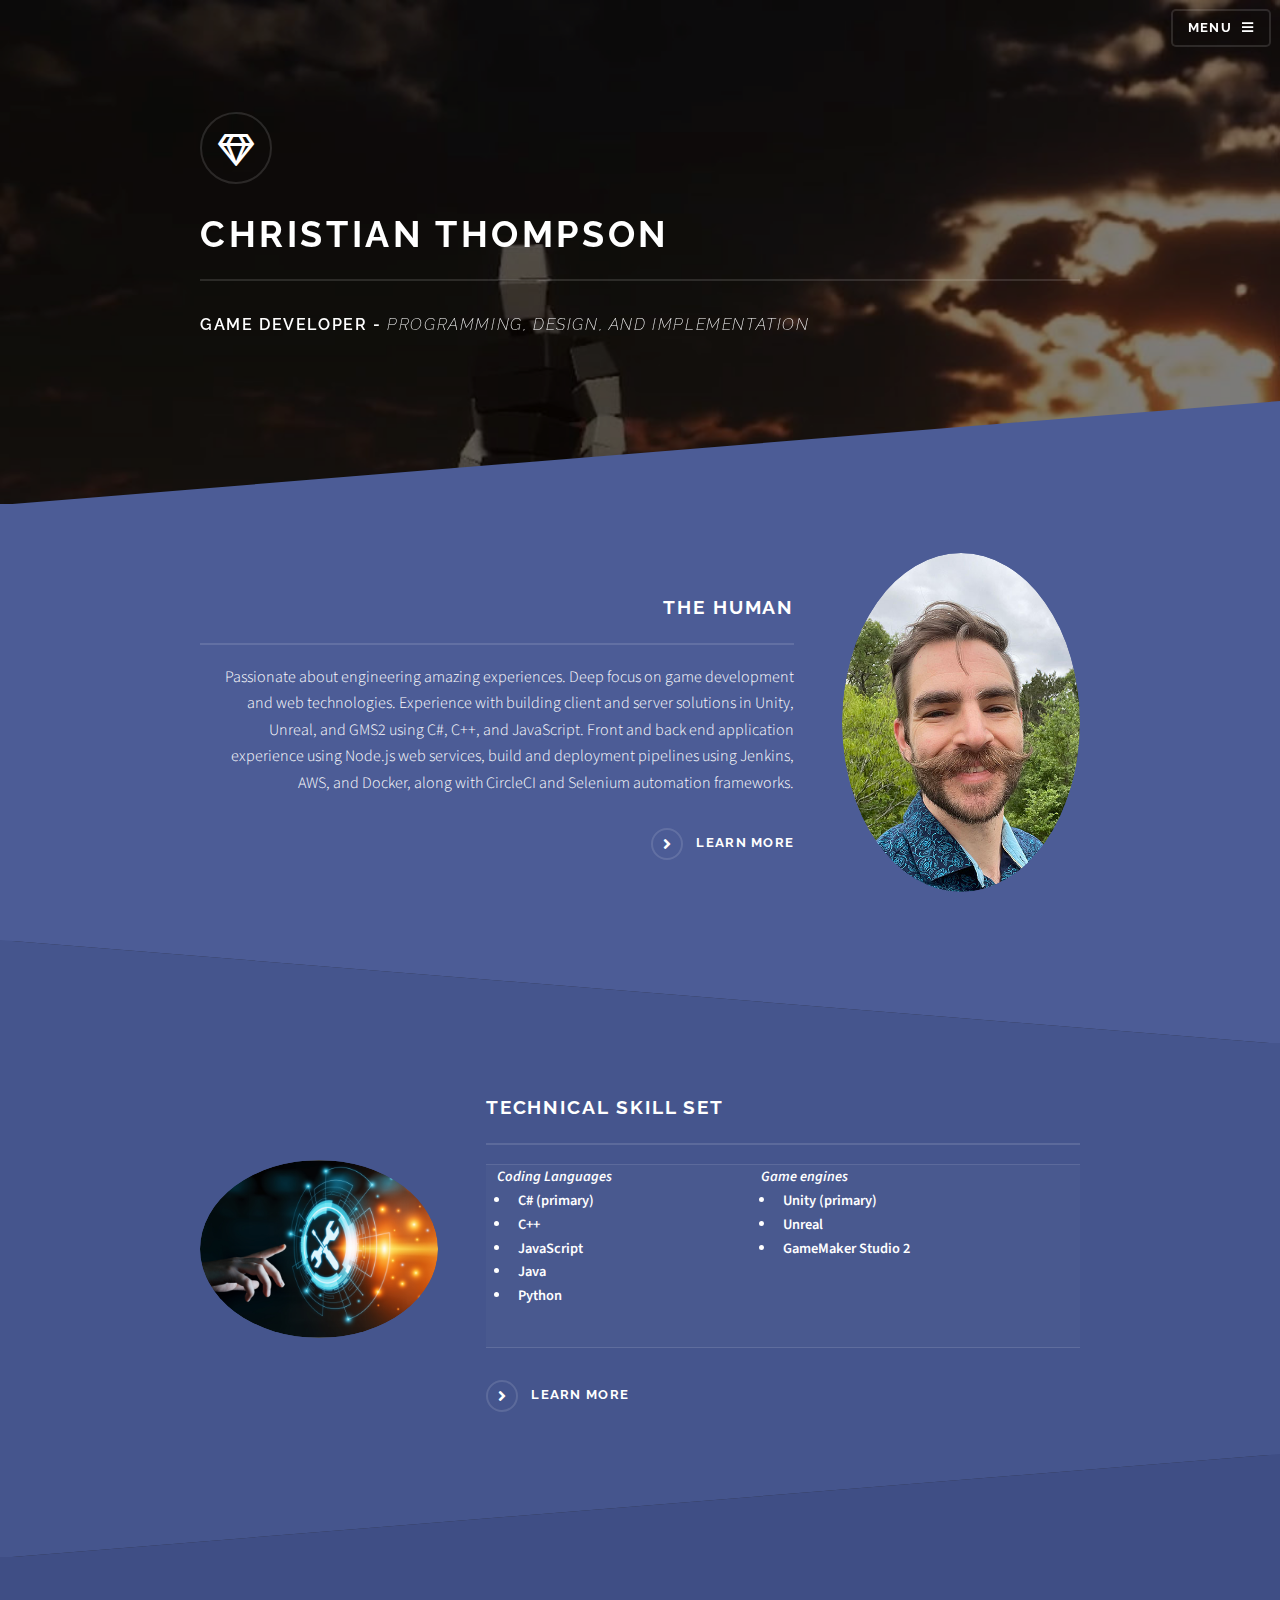
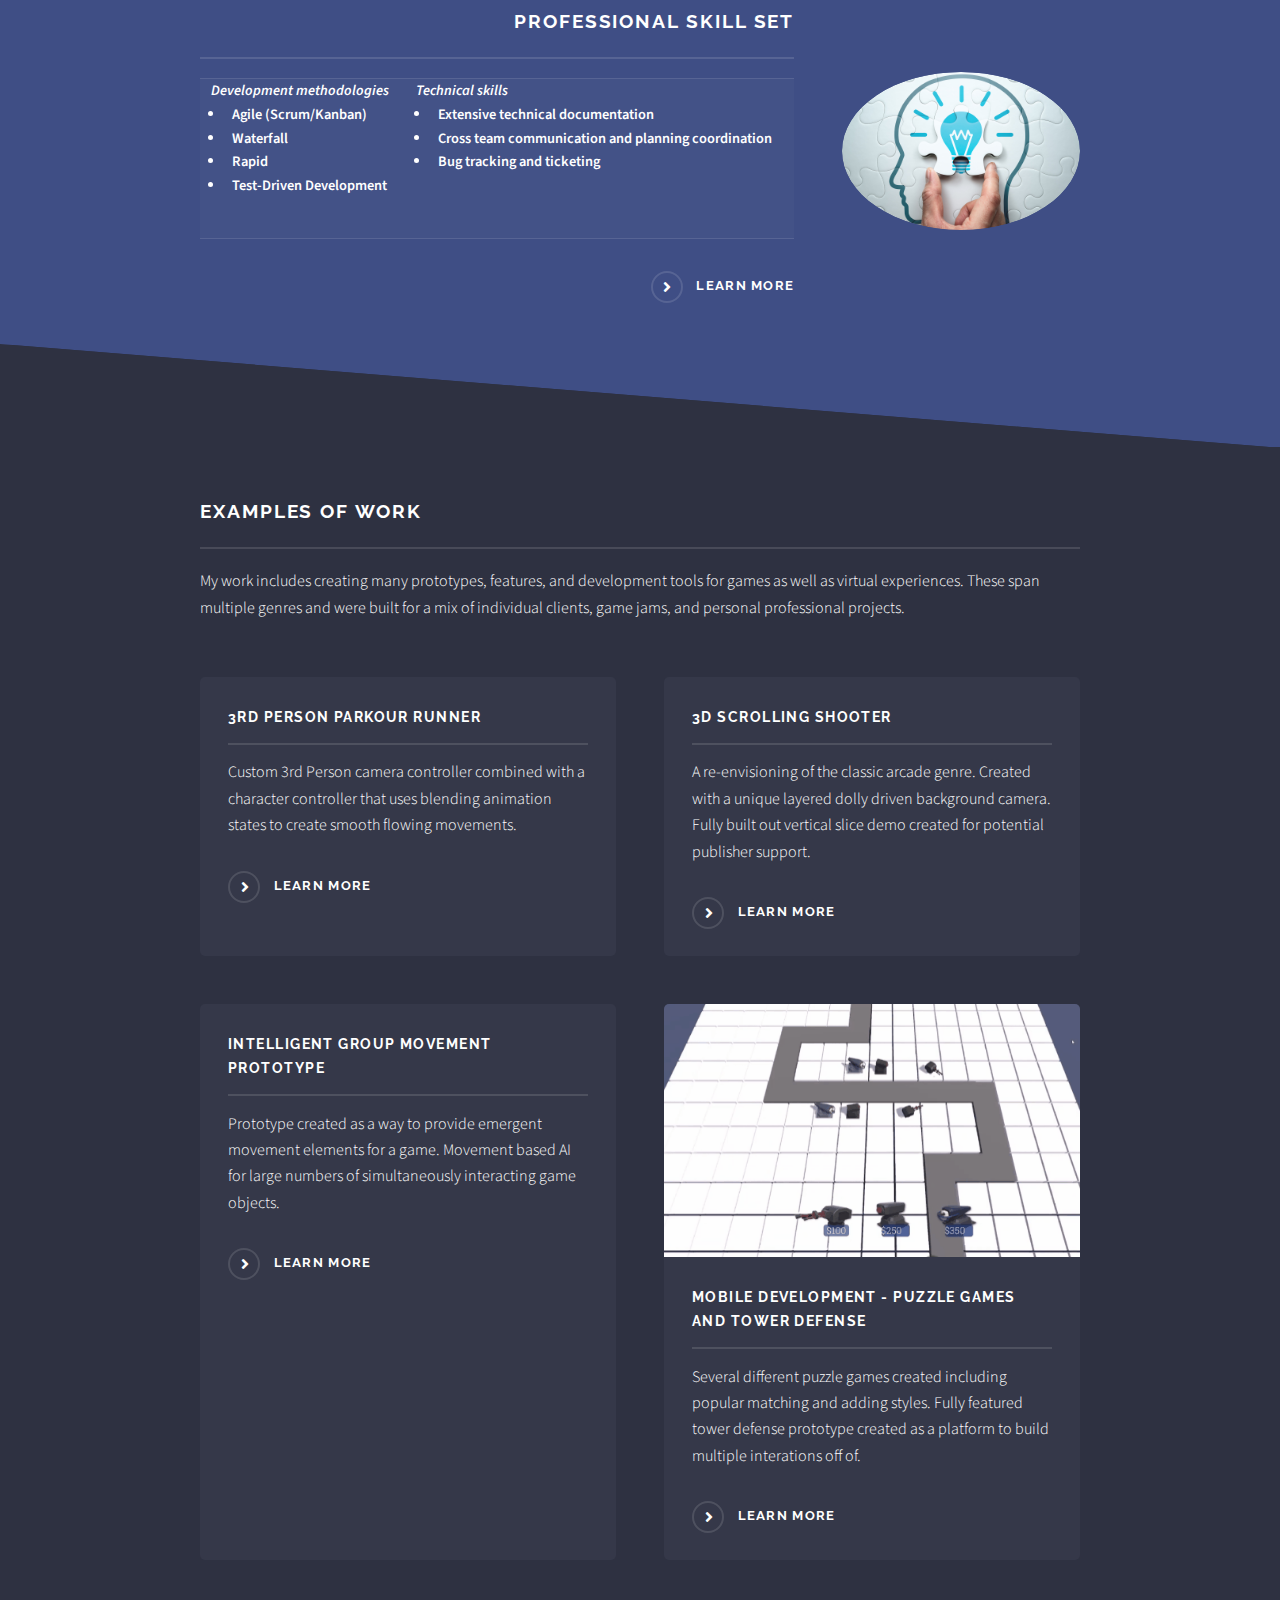
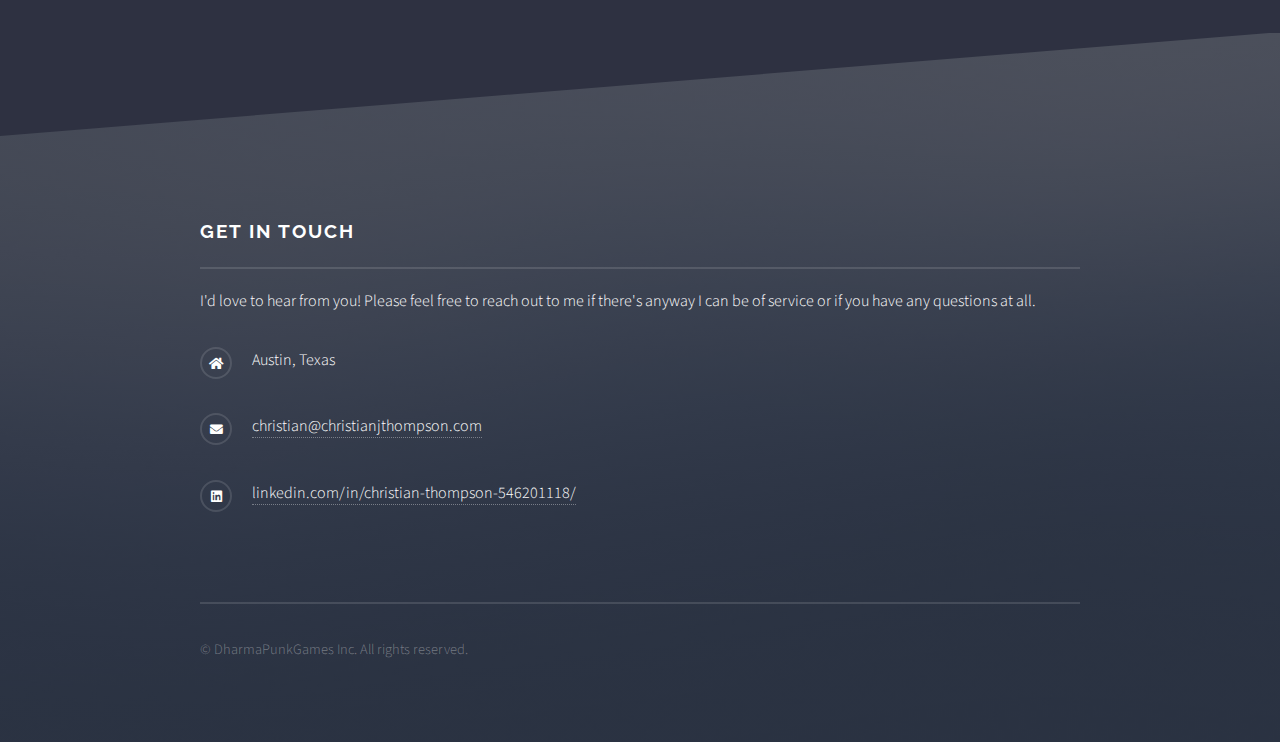
==== commit 61c48d89: "mobile responsive updates" ====
--- a/index.html
+++ b/index.html
@@ -209,7 +209,7 @@
 								<!-- <li class="icon brands fa-instagram"><a href="#">instagram.com/untitled-tld</a></li> -->
 							</ul>
 							<ul class="copyright">
-								<li>&copy; DharmaPunkGames Inc. All rights reserved.</li><li>Design: <a href="http://html5up.net">HTML5 UP</a></li>
+								<li>&copy; DharmaPunkGames Inc. All rights reserved.</li>
 							</ul>
 						</div>
 					</section>
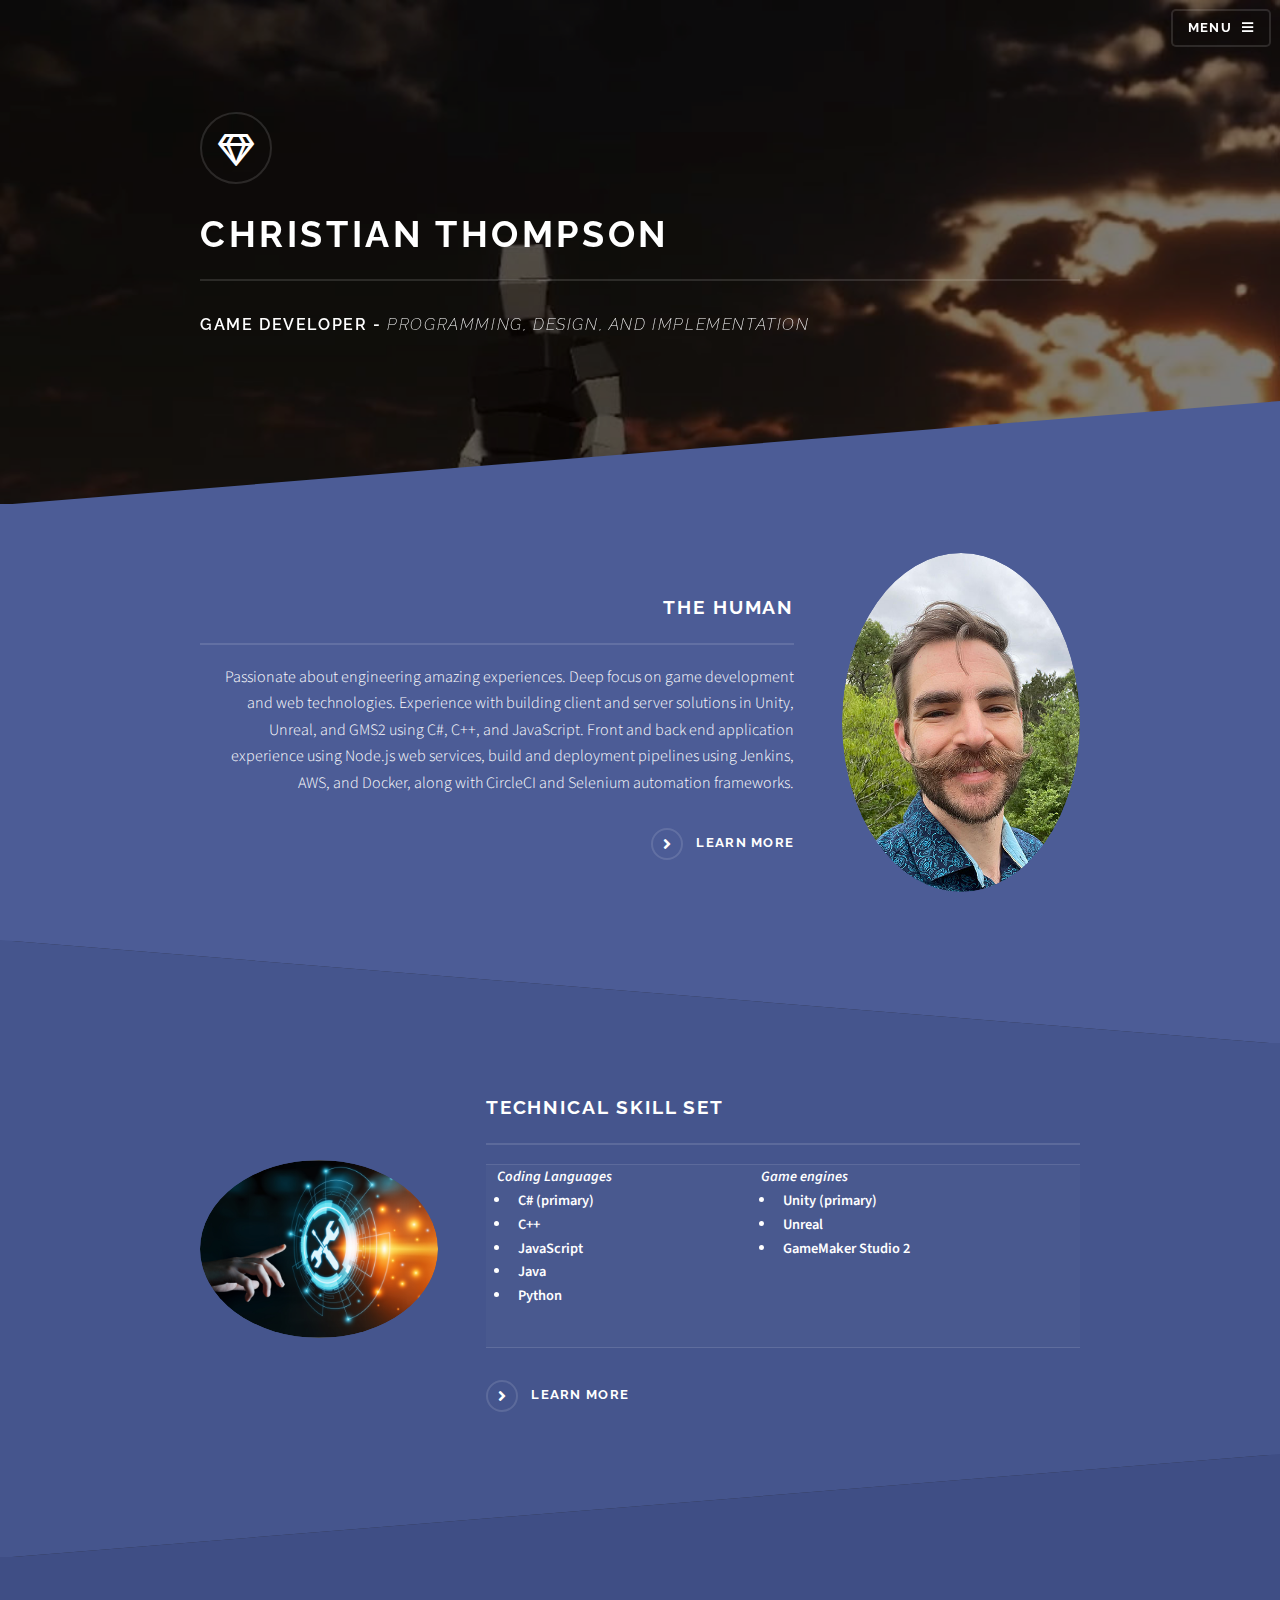
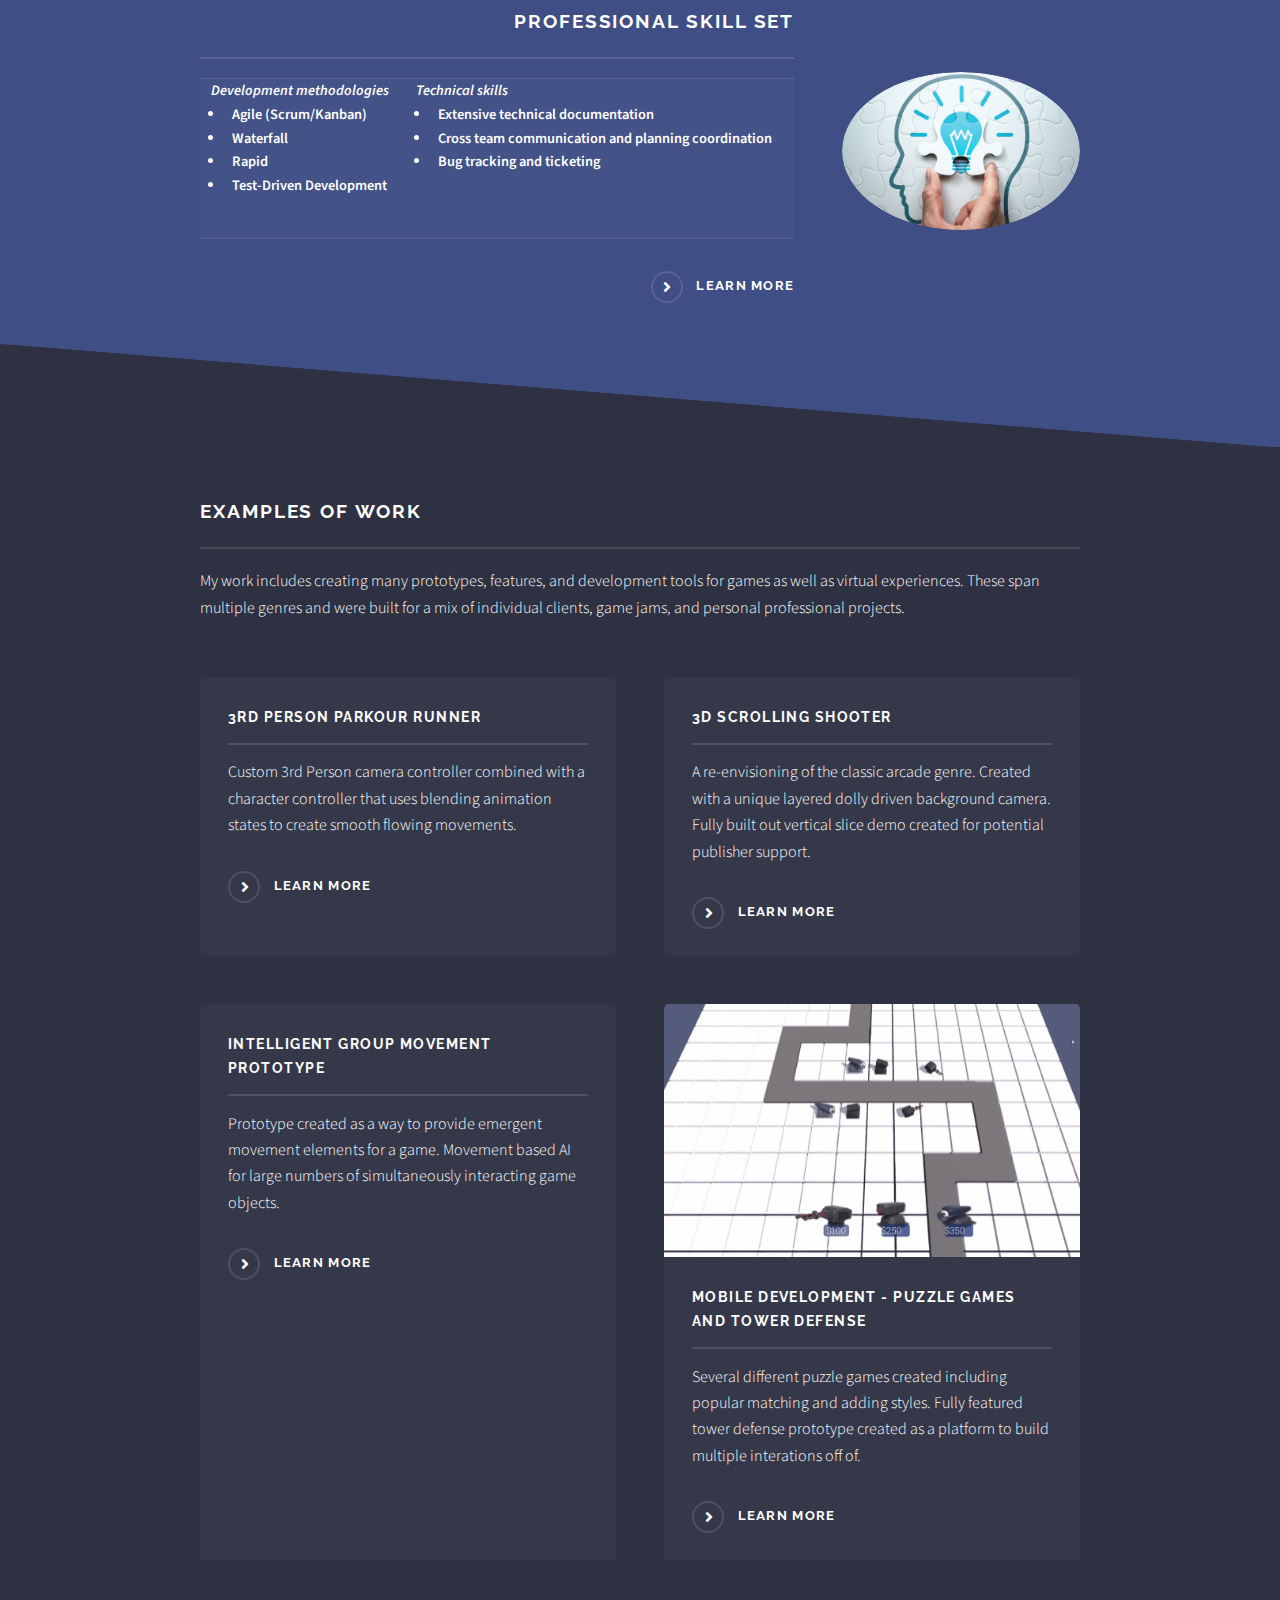
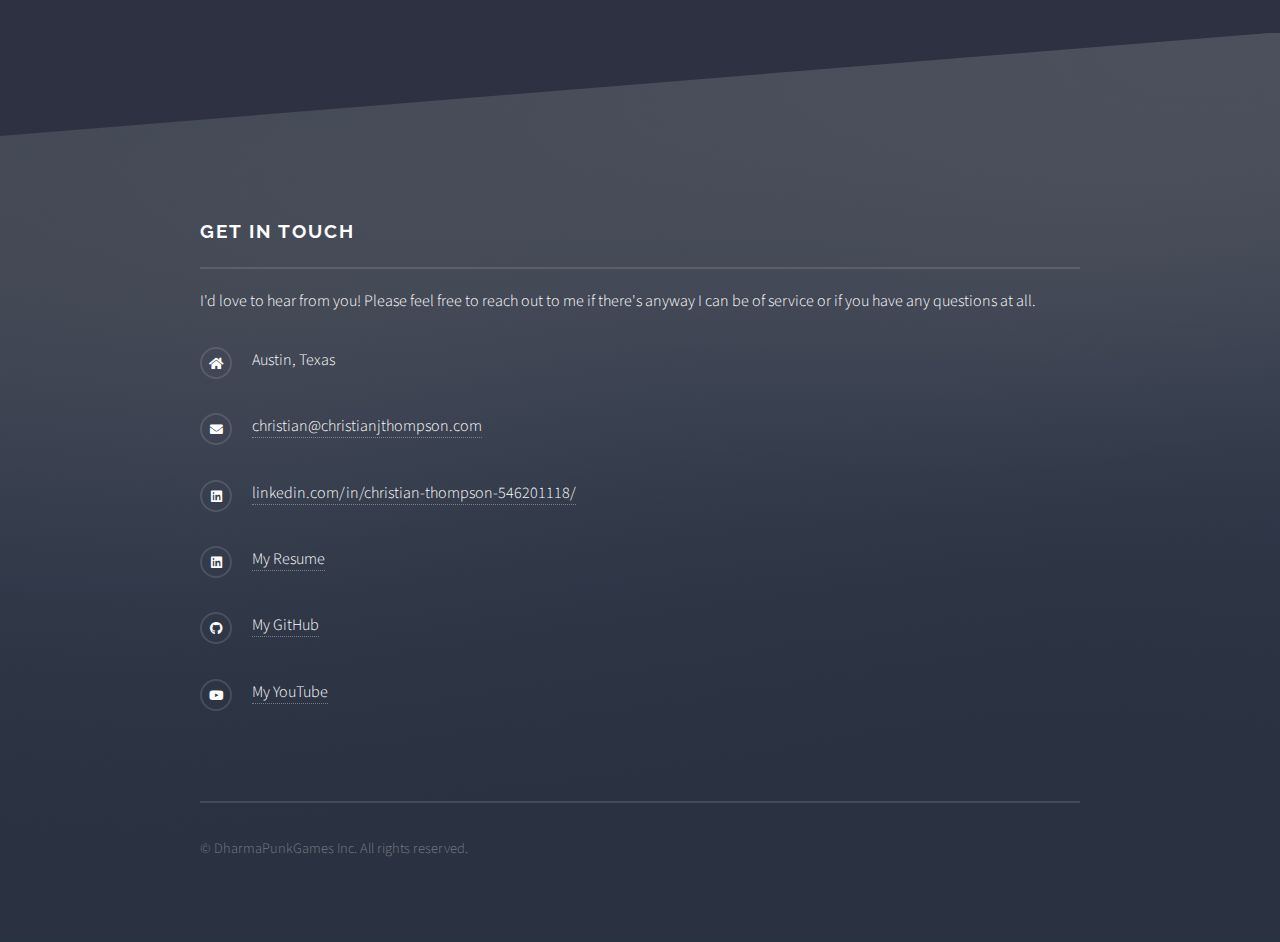
==== commit 6e75830b: "Contact links update, mobile profile" ====
--- a/index.html
+++ b/index.html
@@ -205,8 +205,9 @@
 								<!-- <li class="icon solid fa-phone">(000) 000-0000</li> -->
 								<li class="icon solid fa-envelope"><a href="mailto:christian@christianjthompson.com">christian@christianjthompson.com</a></li>
 								<li class="icon brands fa-linkedin"><a href="https://linkedin.com/in/christian-thompson-546201118/">linkedin.com/in/christian-thompson-546201118/</a></li>
-								<!-- <li class="icon brands fa-facebook-f"><a href="#">facebook.com/untitled-tld</a></li> -->
-								<!-- <li class="icon brands fa-instagram"><a href="#">instagram.com/untitled-tld</a></li> -->
+								<li class="icon brands fa-linkedin"><a href="ChristianThompsonResume.pdf">My Resume</a></li>
+								<li class="icon brands fa-github"><a href="https://github.com/GanbaruGrit/">My GitHub</a></li>
+								<li class="icon brands fa-youtube"><a href="https://www.youtube.com/@DharmaPunkGames">My YouTube</a></li>
 							</ul>
 							<ul class="copyright">
 								<li>&copy; DharmaPunkGames Inc. All rights reserved.</li>
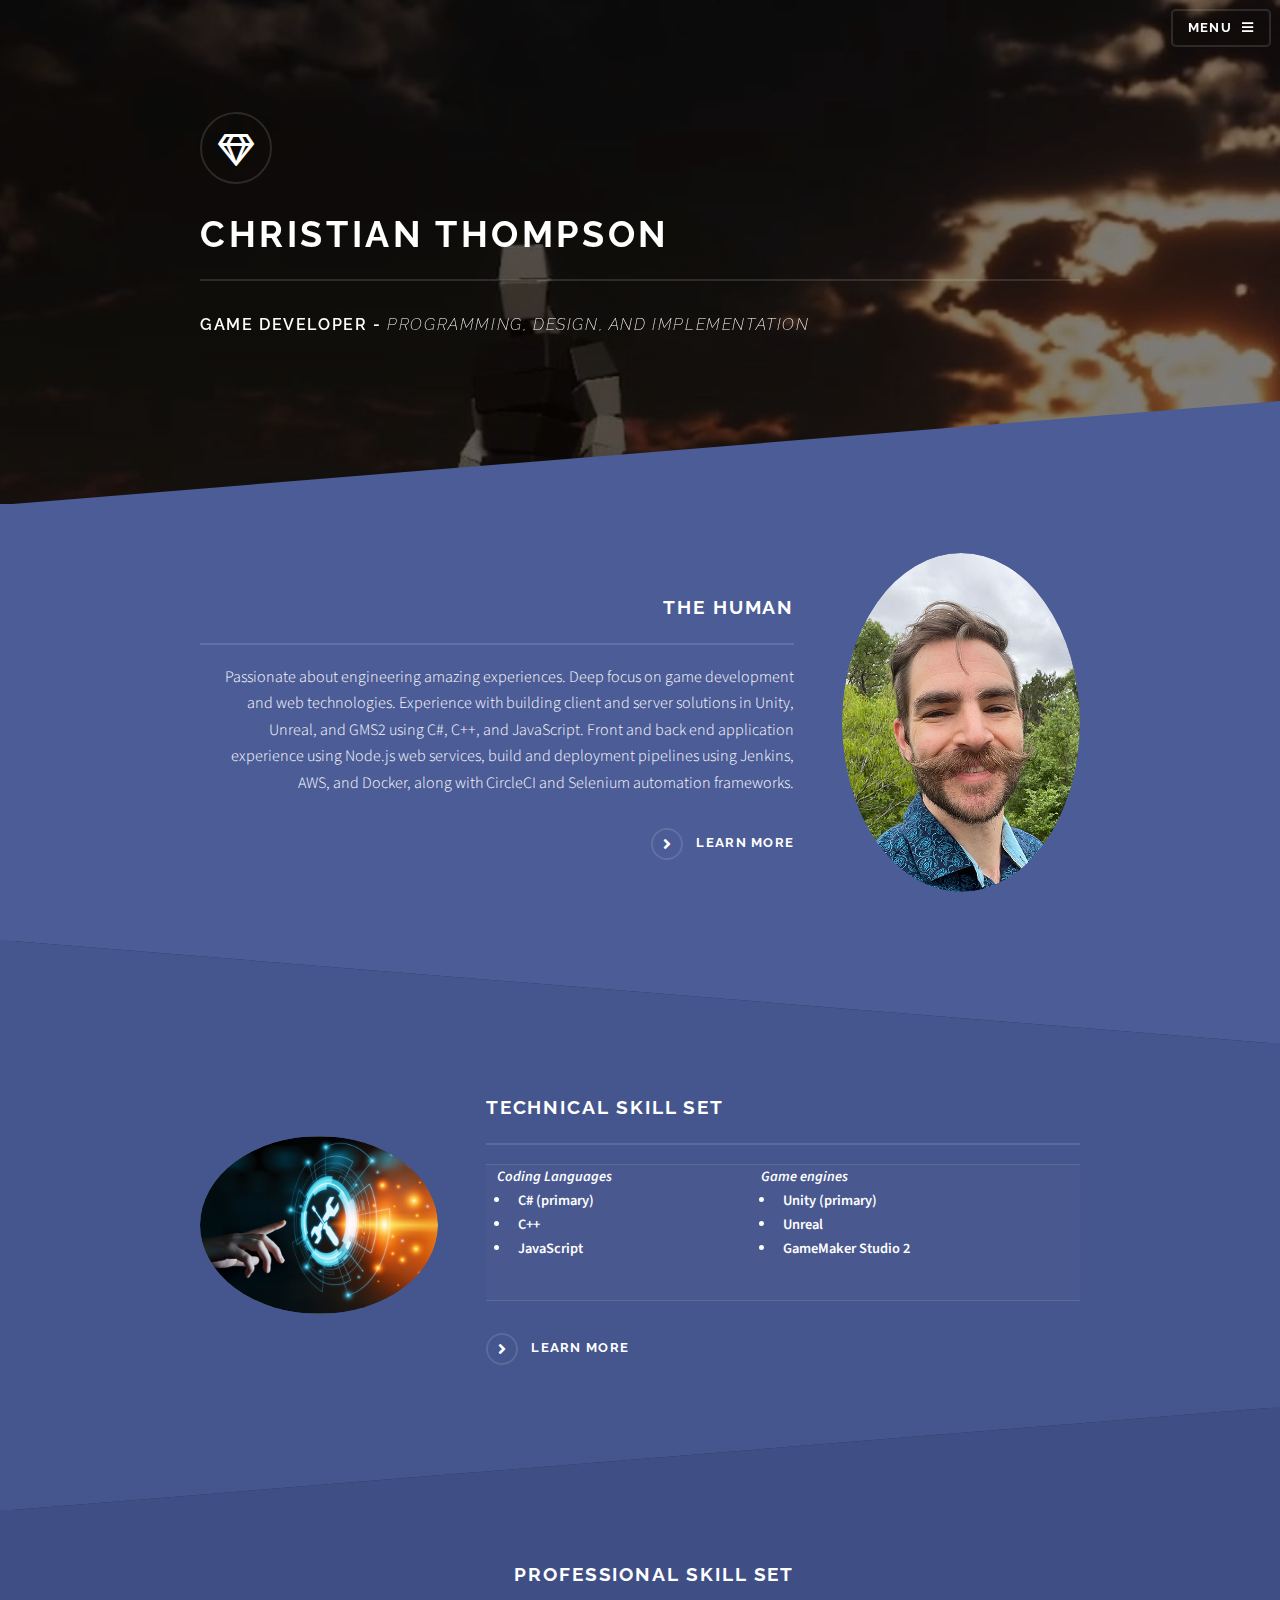
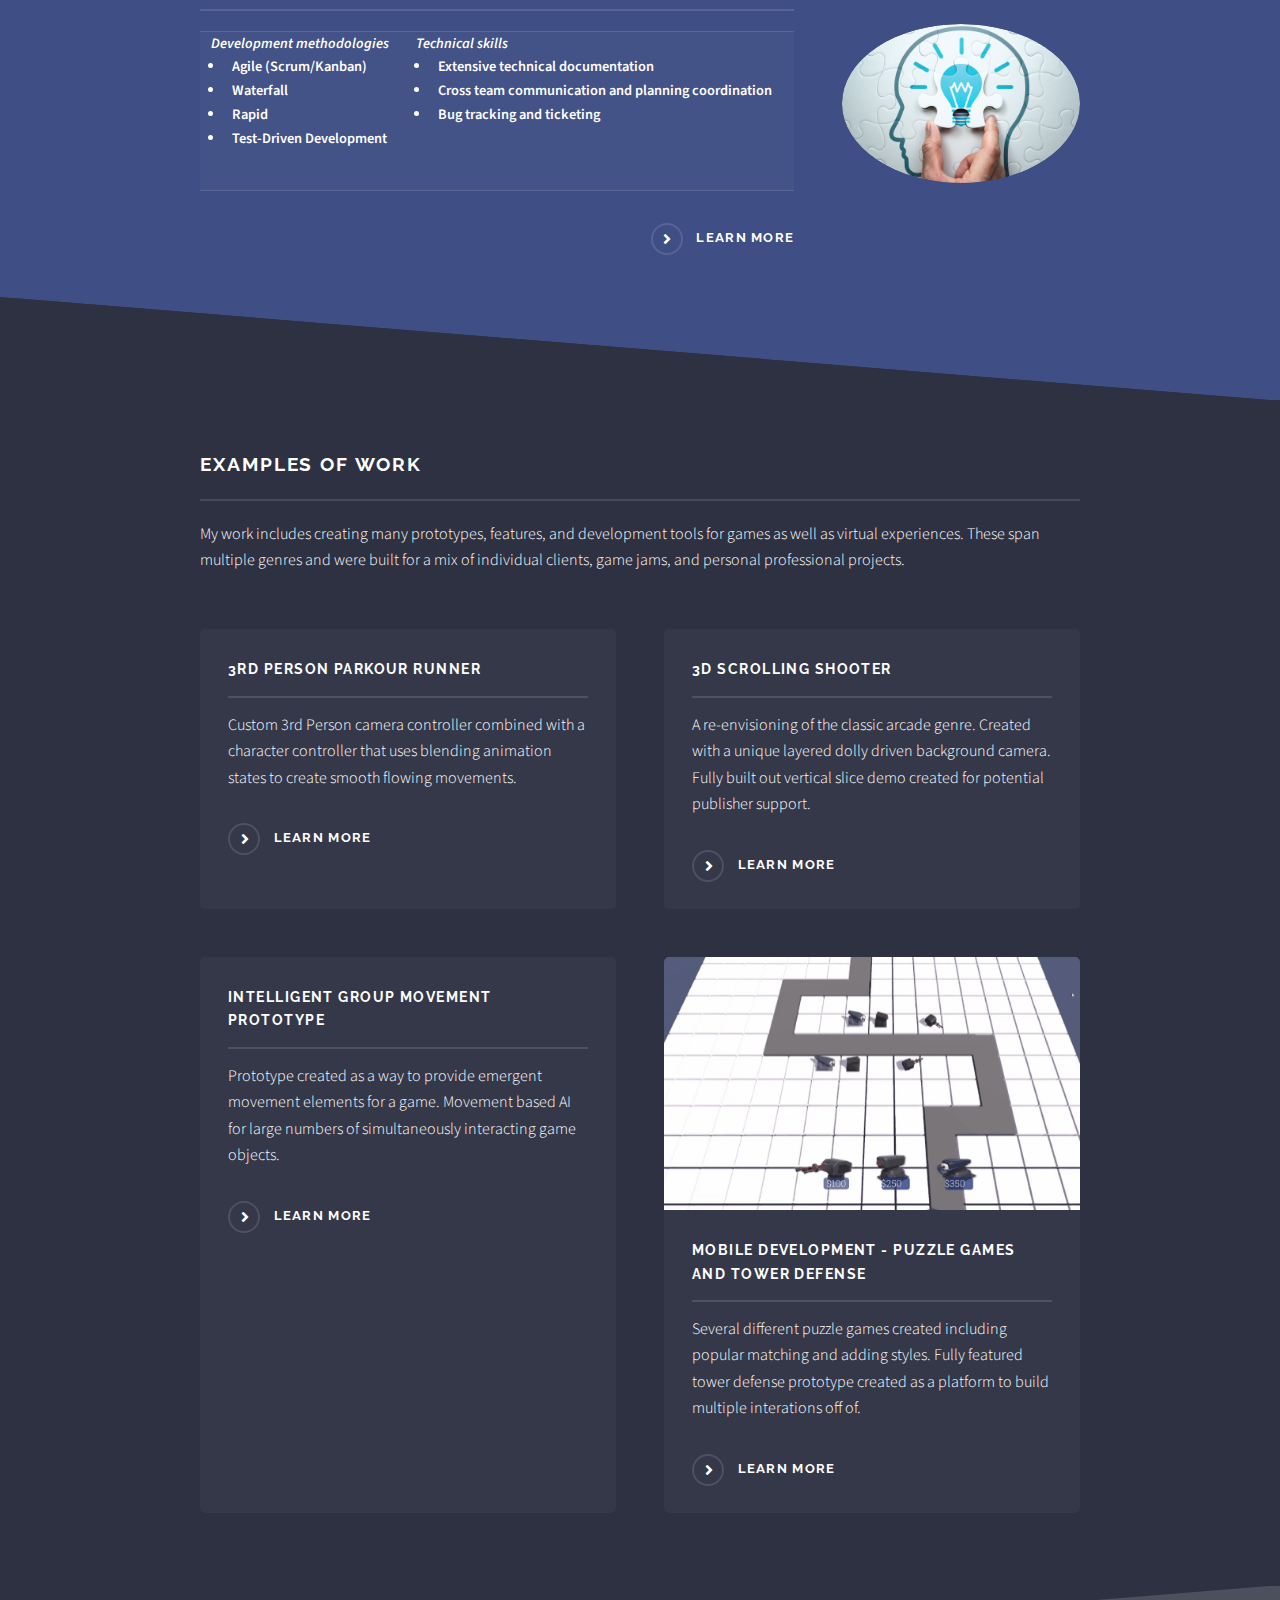
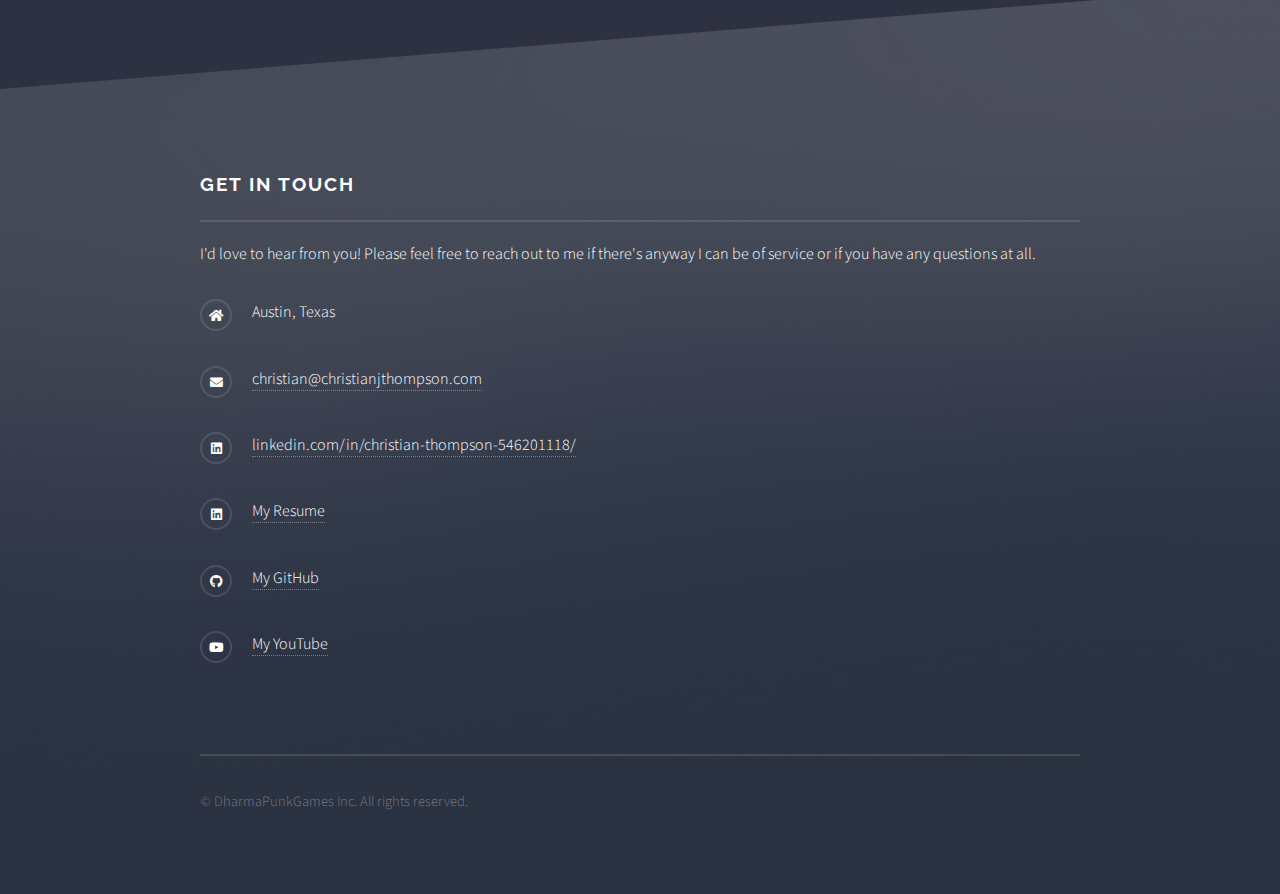
==== commit e0e246a9: "Update index.html" ====
--- a/index.html
+++ b/index.html
@@ -83,8 +83,6 @@
 														<li>C# (primary)</li>
 														<li>C++</li>
 														<li>JavaScript</li>
-														<li>Java</li>
-														<li>Python</li>
 													</ul>
 												</th>
 												<th>
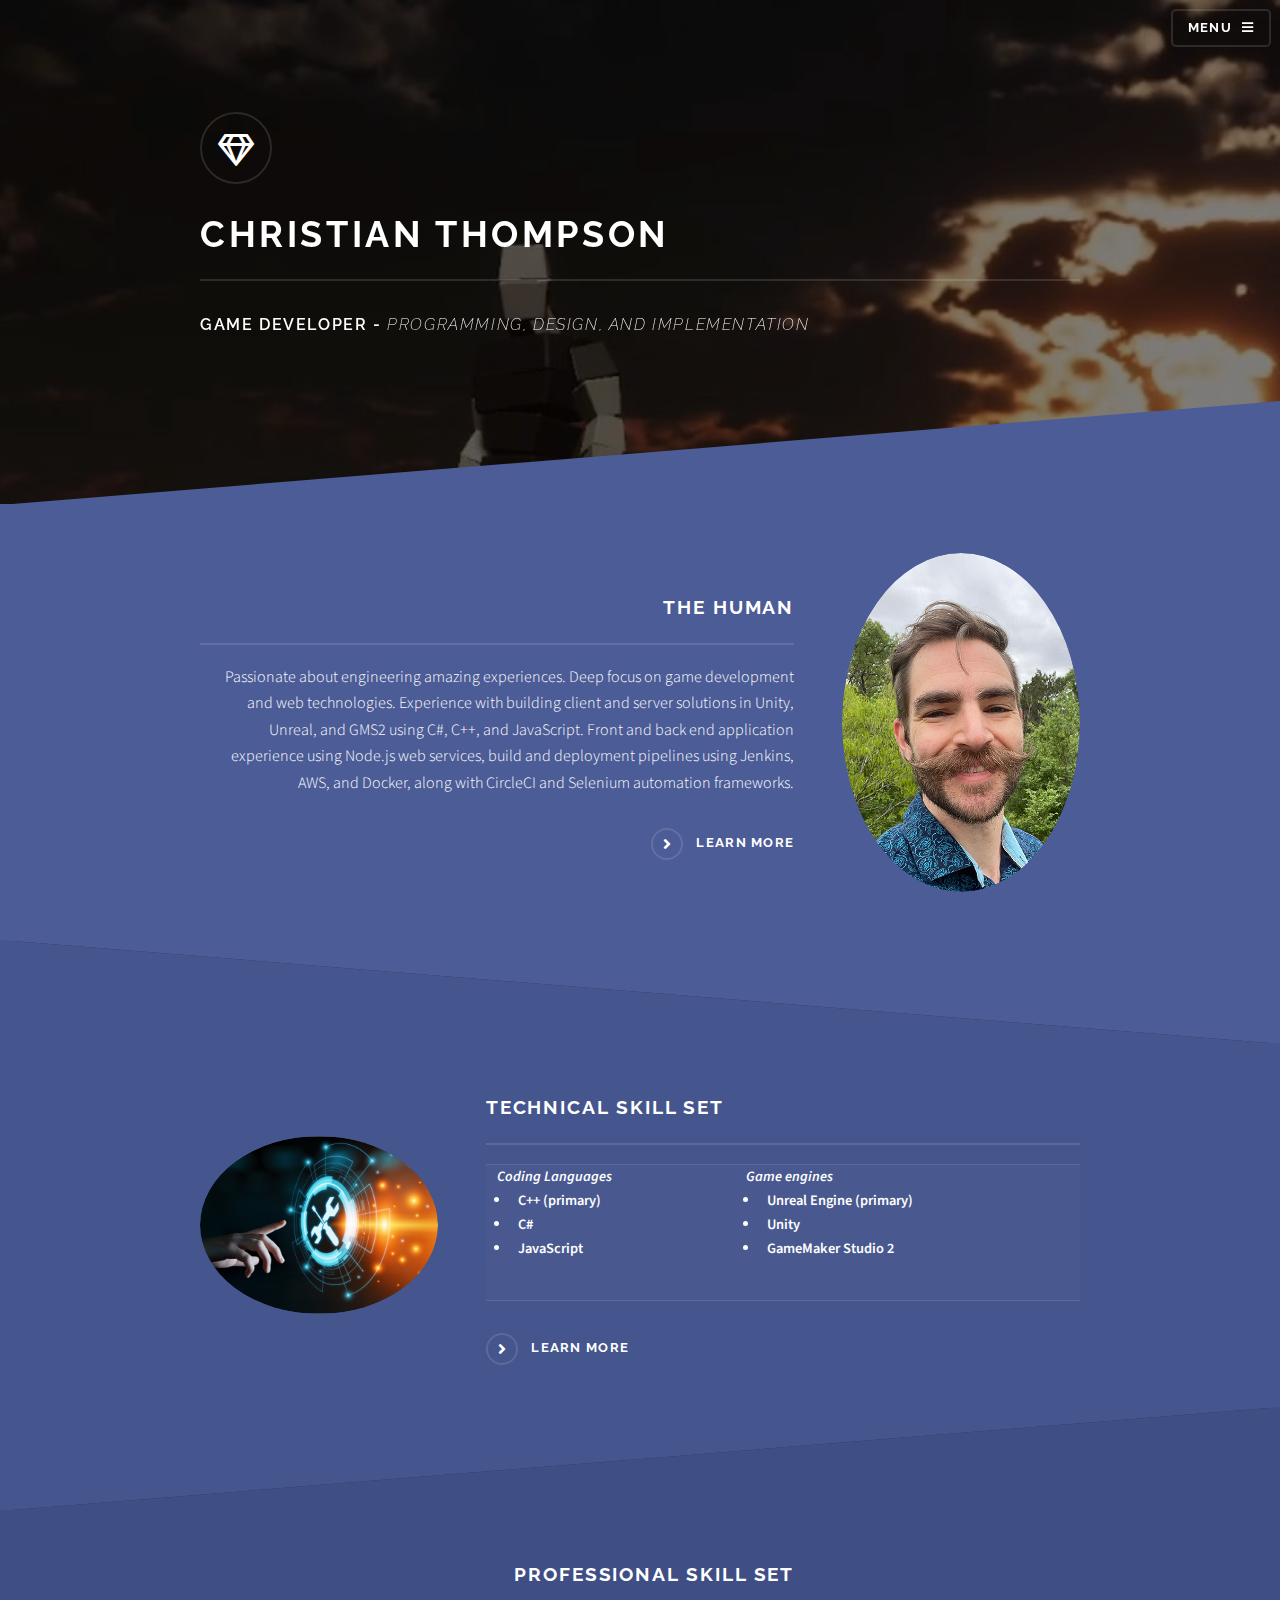
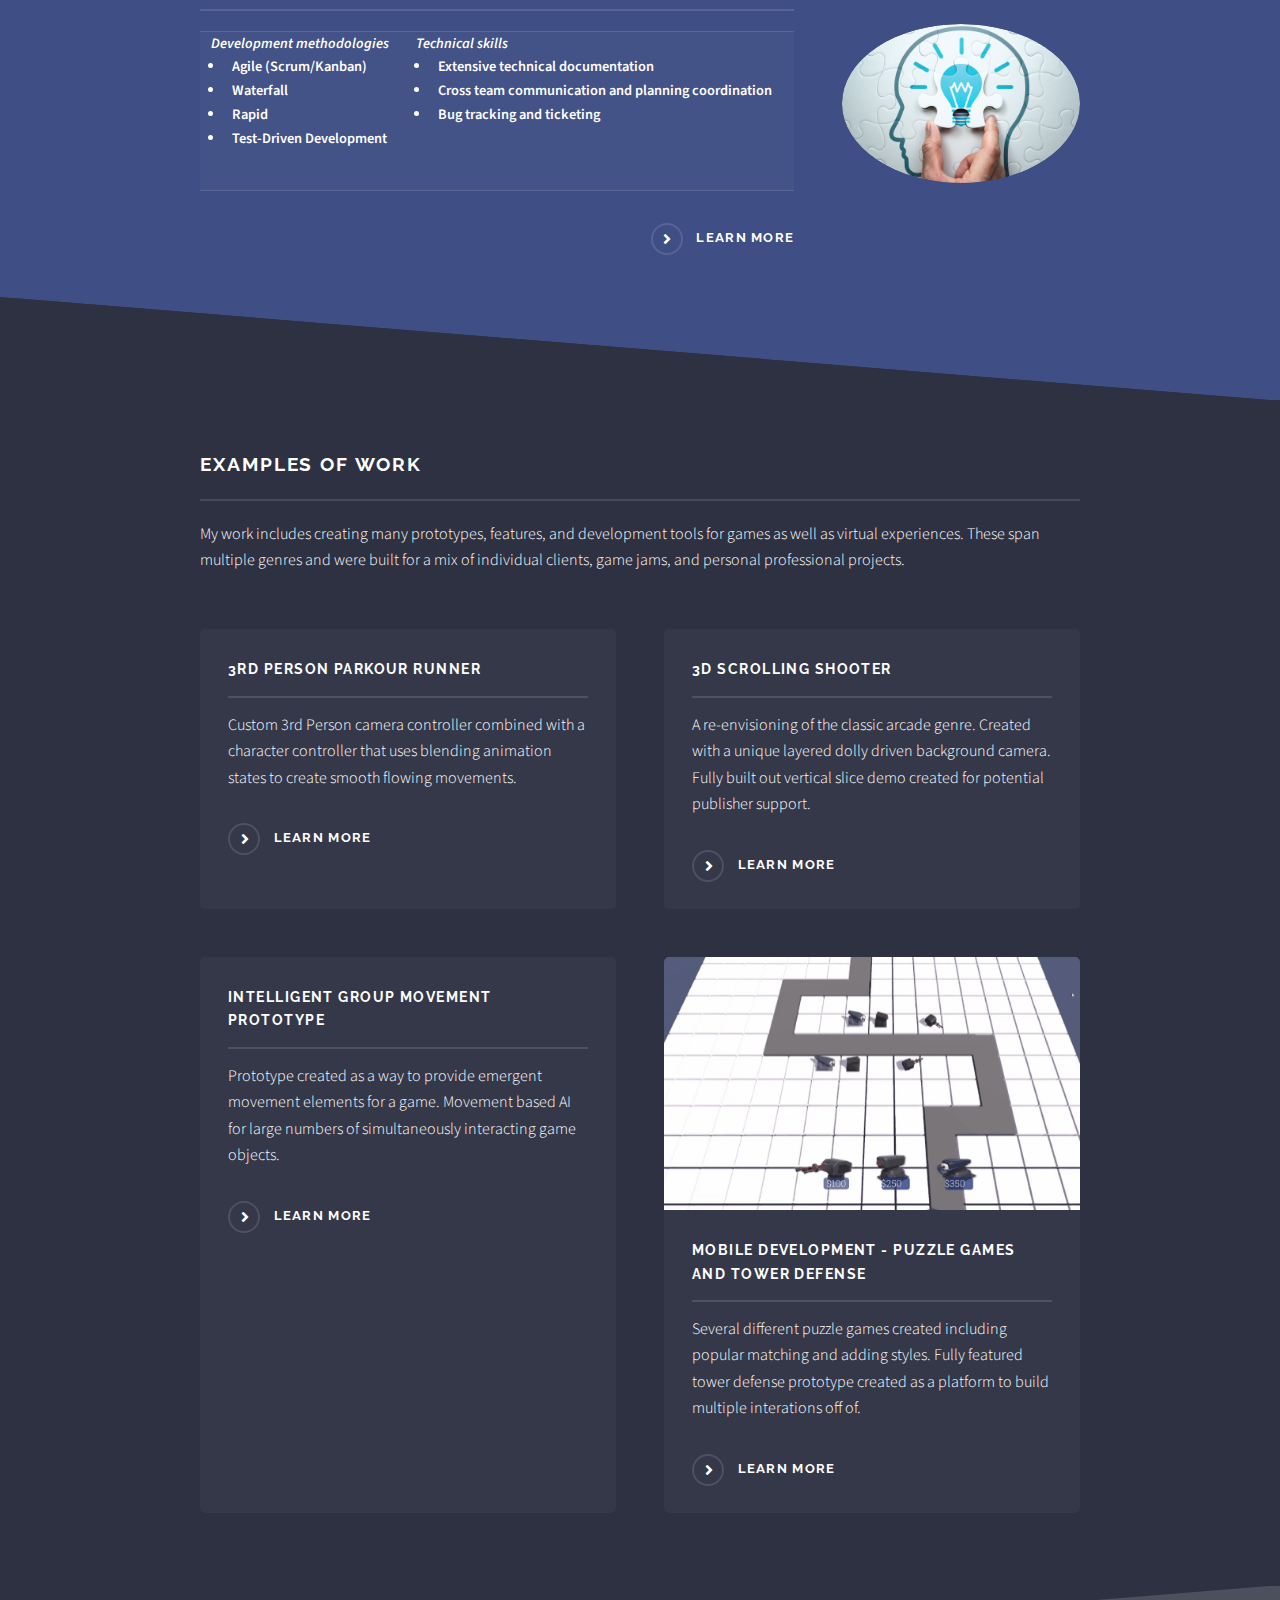
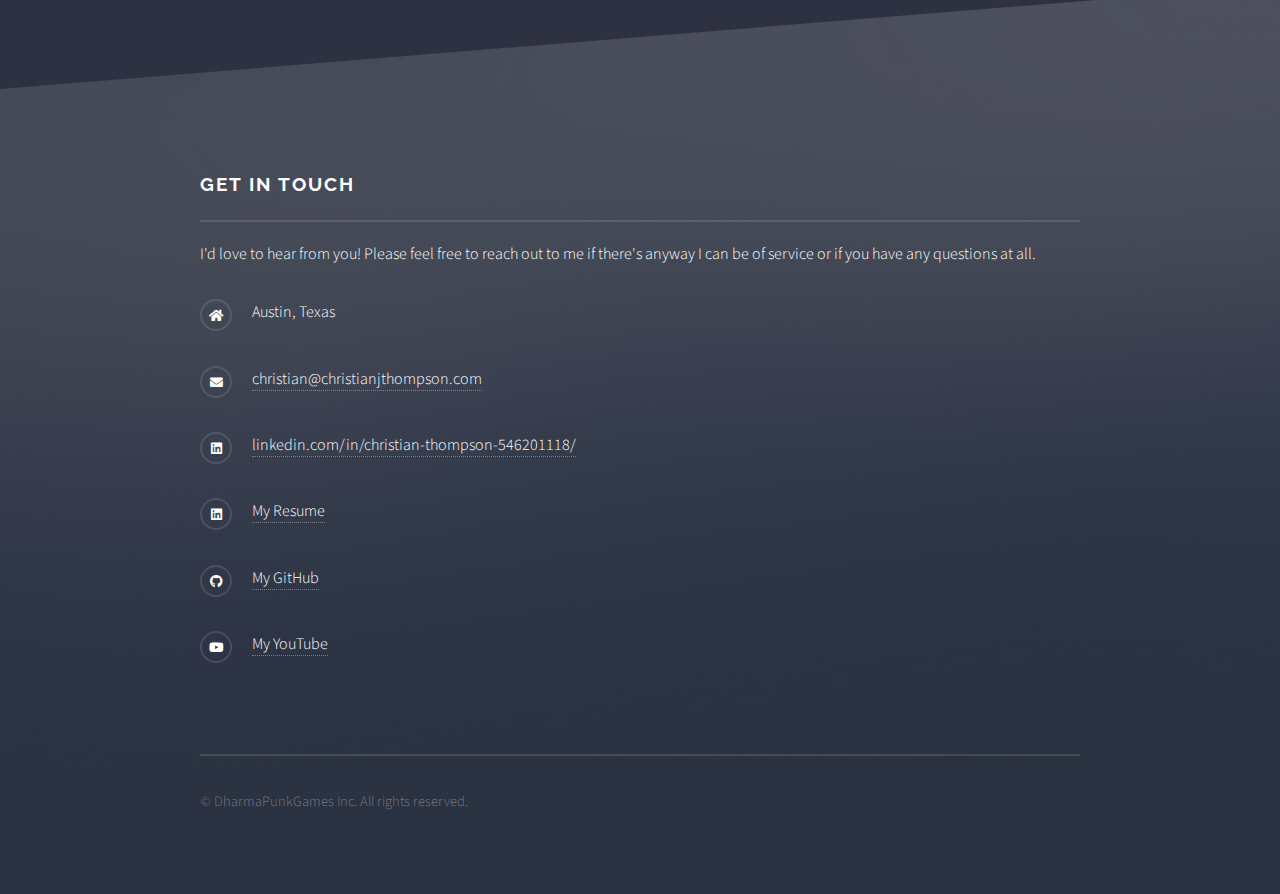
==== commit 20f35186: "Update index.html" ====
--- a/index.html
+++ b/index.html
@@ -80,16 +80,16 @@
 												<th>
 													<i>Coding Languages</i>
 													<ul>
-														<li>C# (primary)</li>
-														<li>C++</li>
+														<li>C++ (primary)</li>
+														<li>C#</li>
 														<li>JavaScript</li>
 													</ul>
 												</th>
 												<th>
 												<i>Game engines</i>
 												<ul>
-													<li>Unity (primary)</li>
-													<li>Unreal</li>
+													<li>Unreal Engine (primary)</li>
+													<li>Unity</li>
 													<li>GameMaker Studio 2</li>
 												</ul>
 												</th>
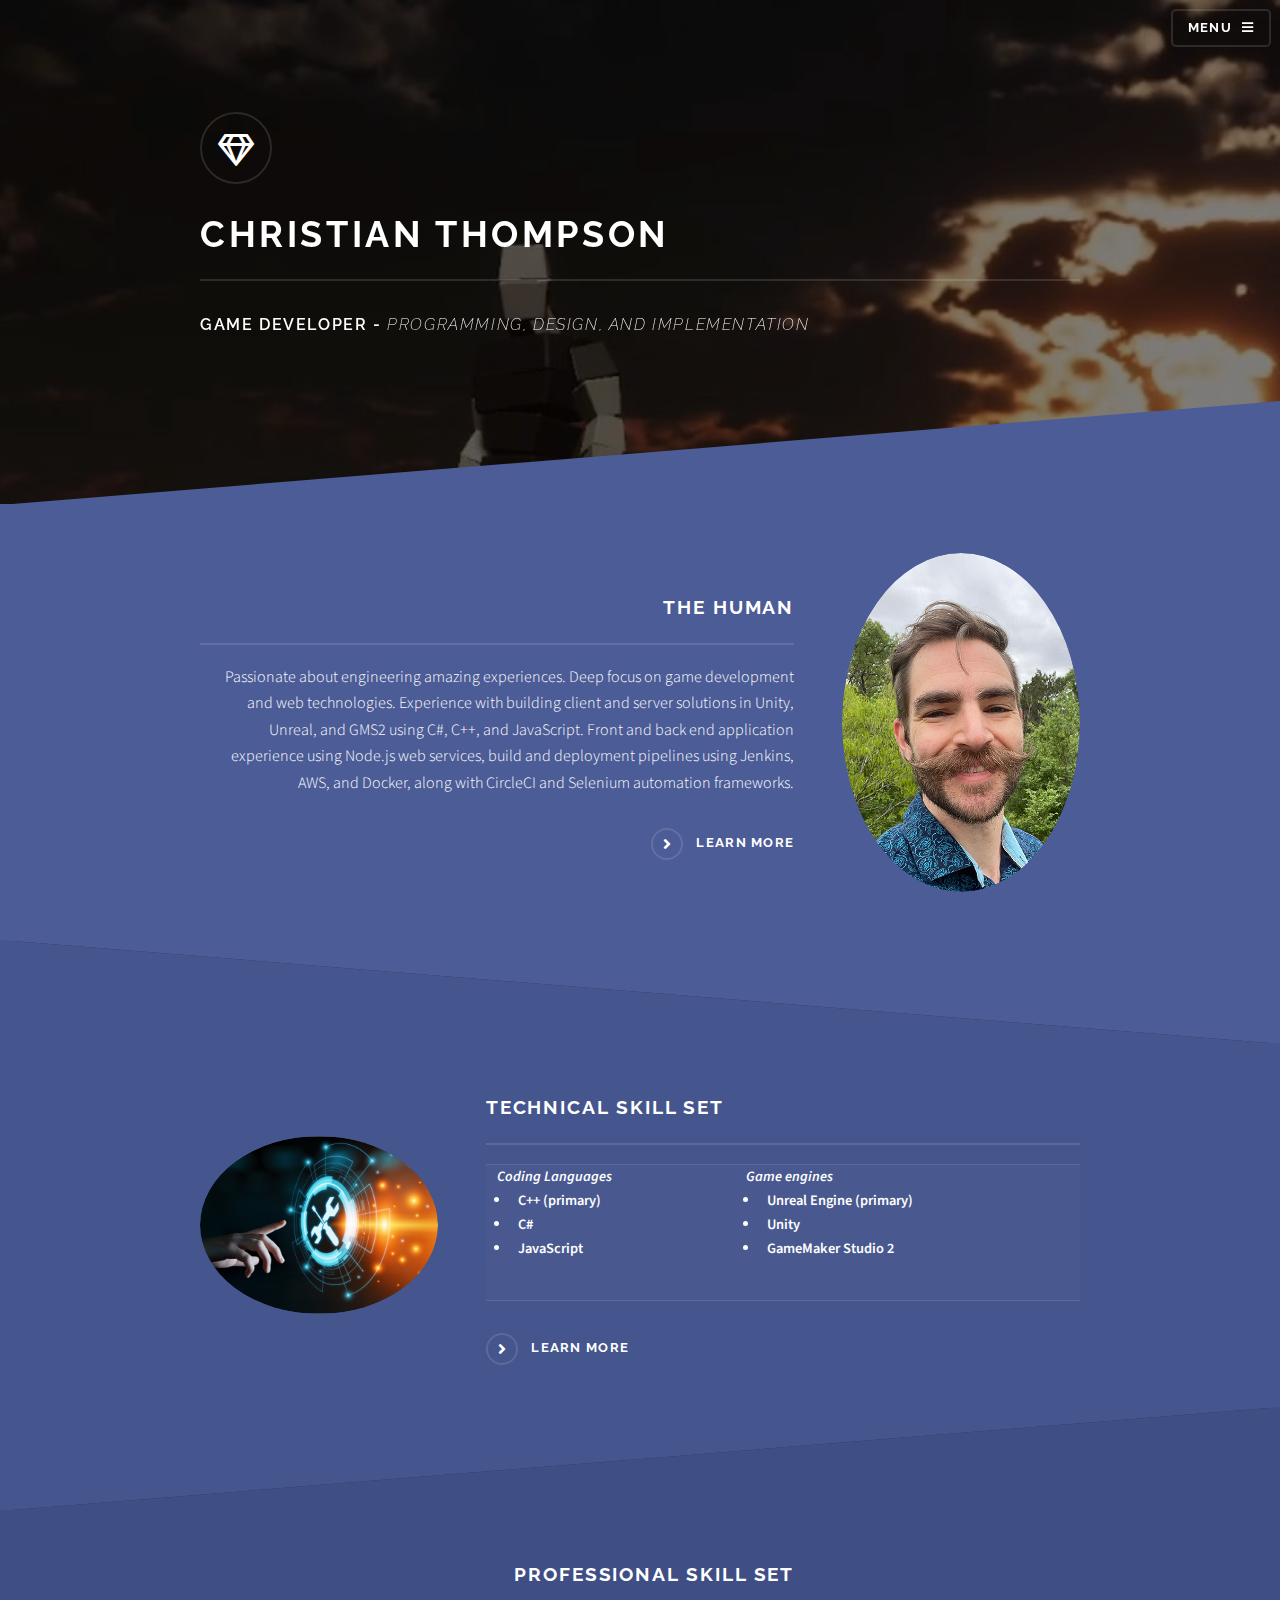
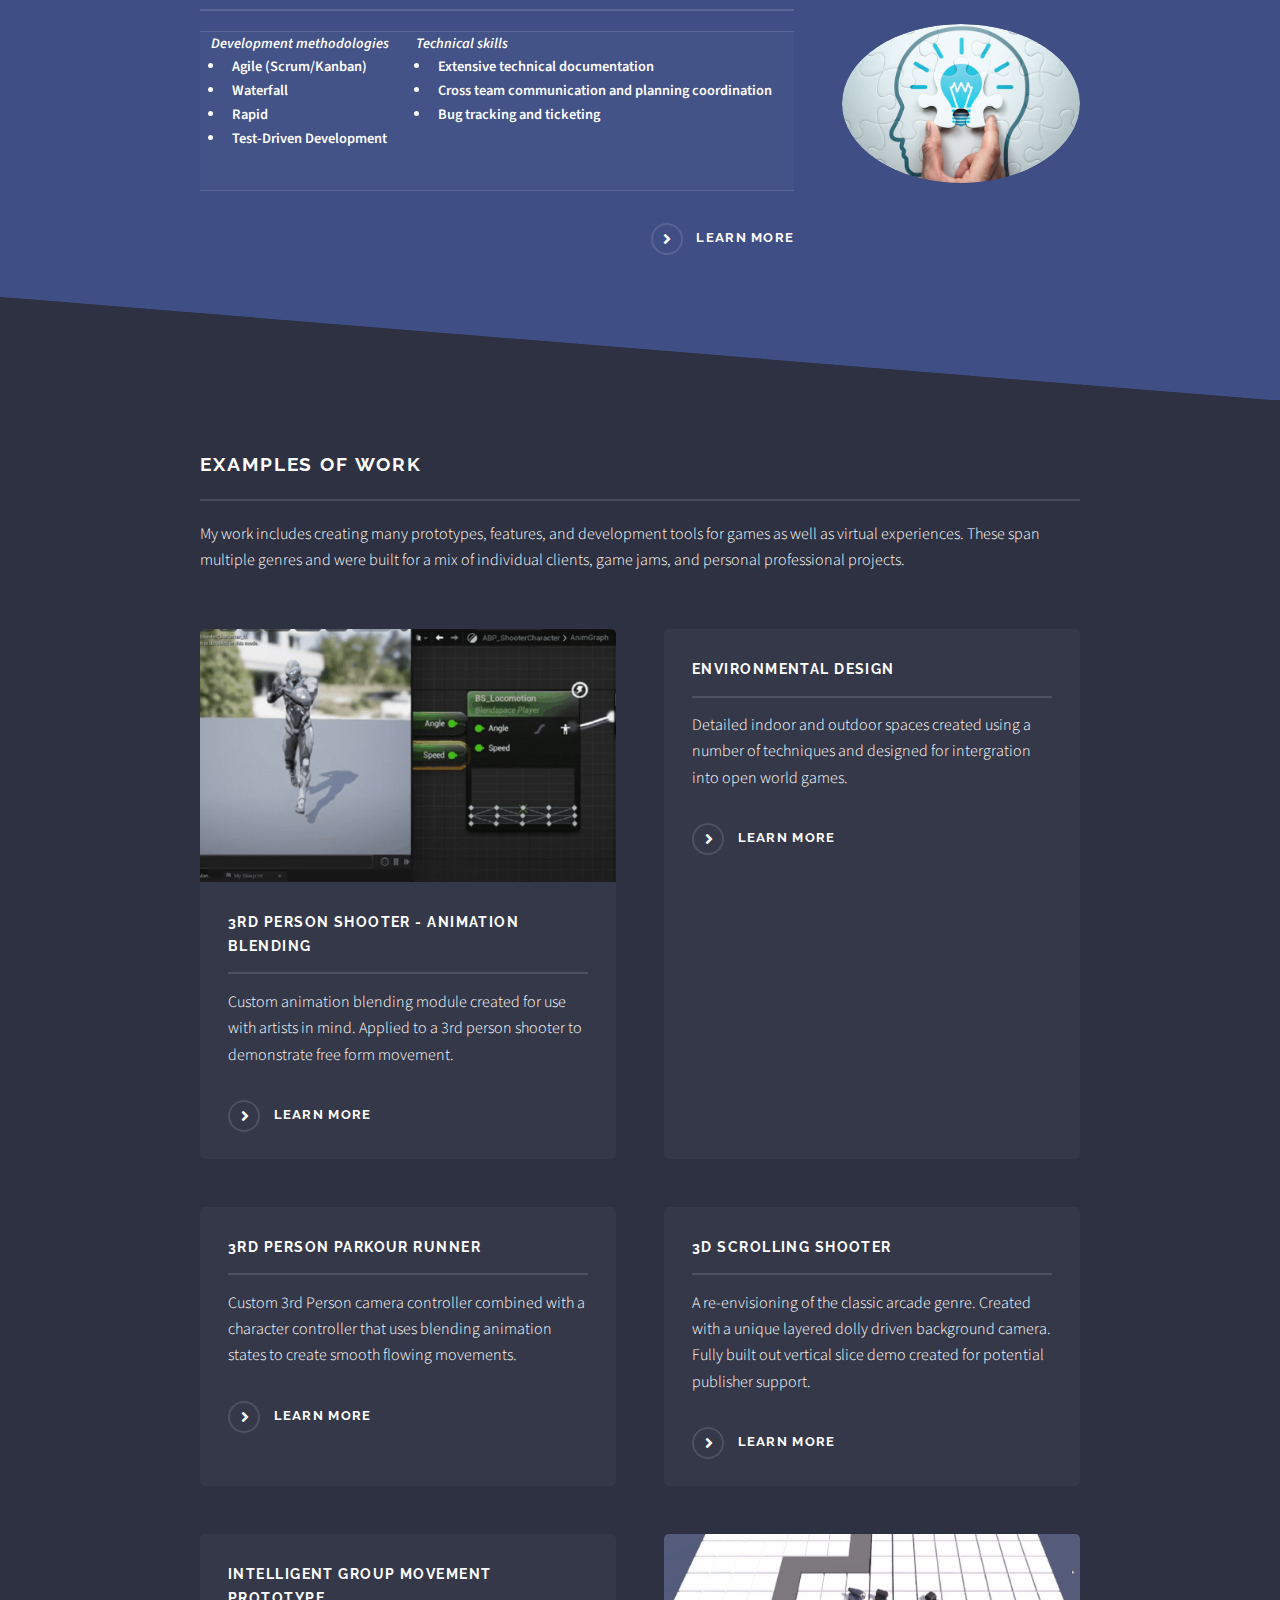
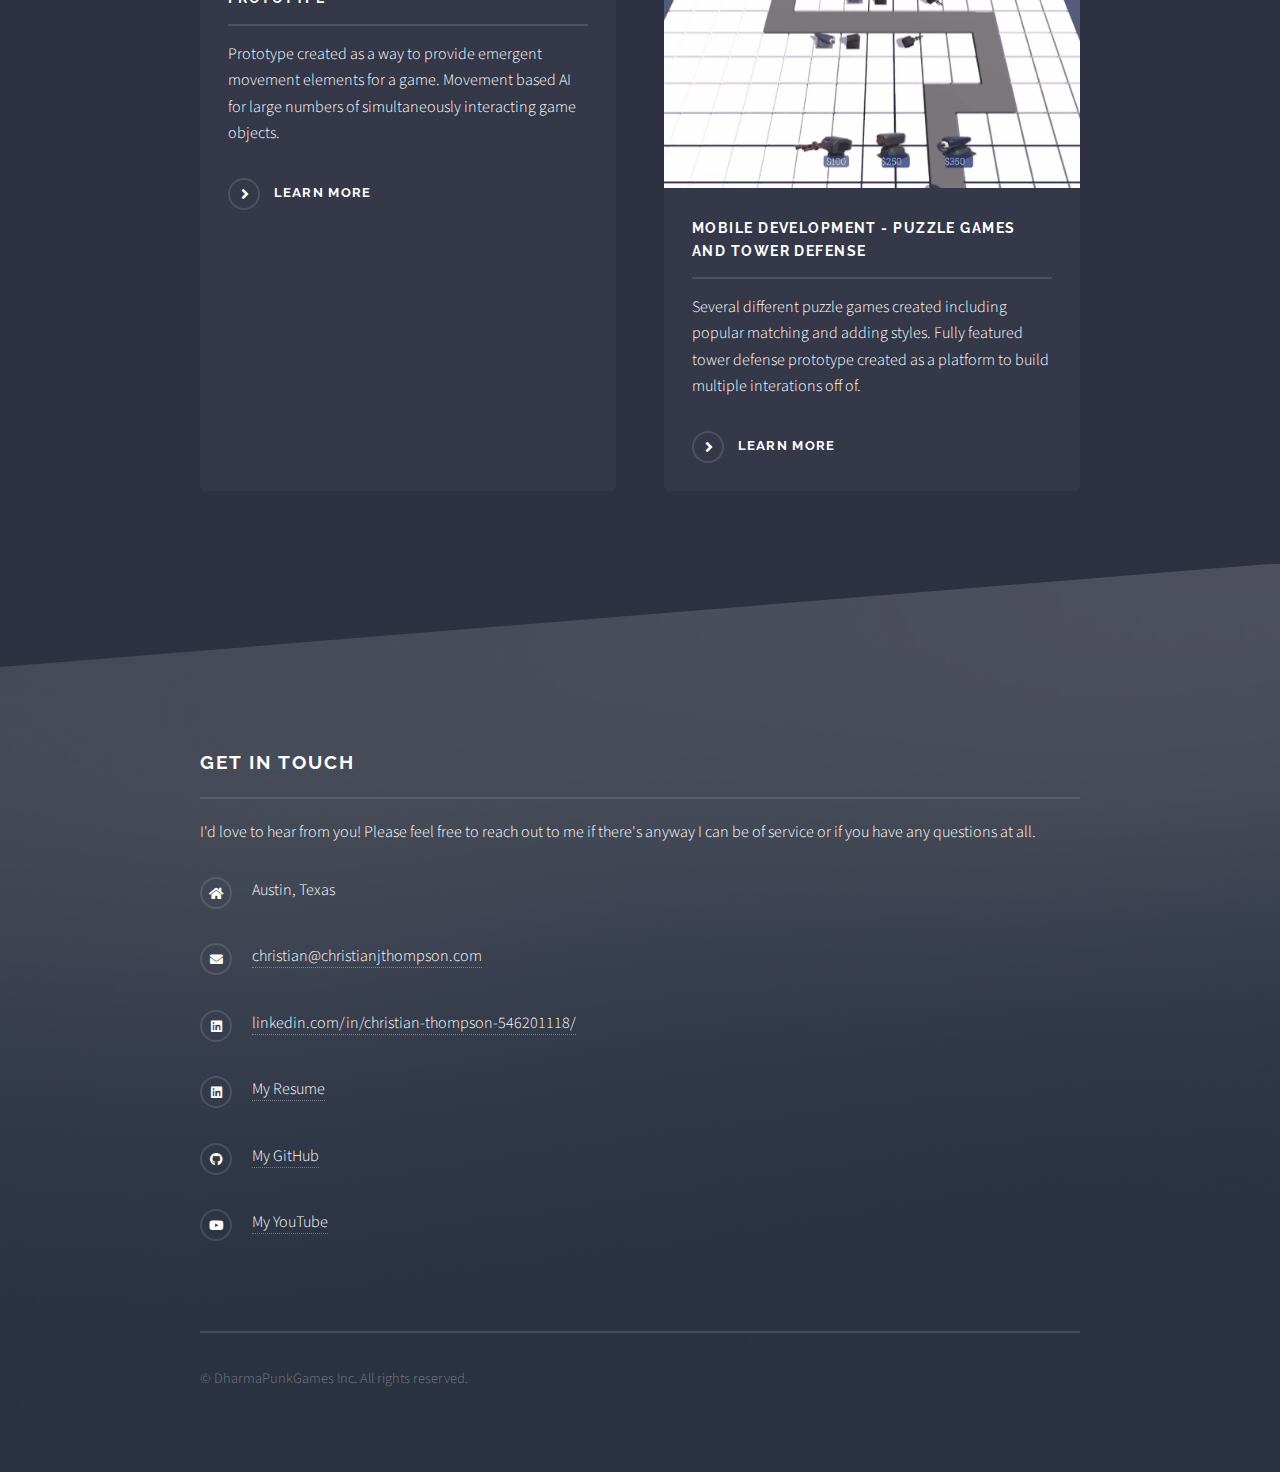
==== commit 7f5ab32f: "Update index.html" ====
--- a/index.html
+++ b/index.html
@@ -139,6 +139,18 @@
 									<h2 class="major">Examples of Work</h2>
 									<p>My work includes creating many prototypes, features, and development tools for games as well as virtual experiences. These span multiple genres and were built for a mix of individual clients, game jams, and personal professional projects.</p>
 									<section class="features">
+										<article>
+											<a href="3ps_shooter.html" class="image"><img src="images/3PS_animation_blending.gif" alt="" /></a>
+											<h3 class="major"><a href="3ps_shooter.html">3rd Person Shooter - Animation Blending</a></h3>
+											<p>Custom animation blending module created for use with artists in mind. Applied to a 3rd person shooter to demonstrate free form movement.</p>
+											<a href="3ps_shooter.html" class="special">Learn more</a>
+										</article>
+										<article>
+											<a href="environmental_design.html" class="image"><img src="images/outdoor_walk_through.gif" alt="" /></a>
+											<h3 class="major"><a href="environmental_design">Environmental Design</a></h3>
+											<p>Detailed indoor and outdoor spaces created using a number of techniques and designed for intergration into open world games.</p>
+											<a href="environmental_design" class="special">Learn more</a>
+										</article>
 										<article>
 											<a href="parkour.html" class="image"><img src="images/ParkourWallrun.gif" alt="" /></a>
 											<h3 class="major"><a href="parkour.html">3rd Person Parkour Runner</a></h3>
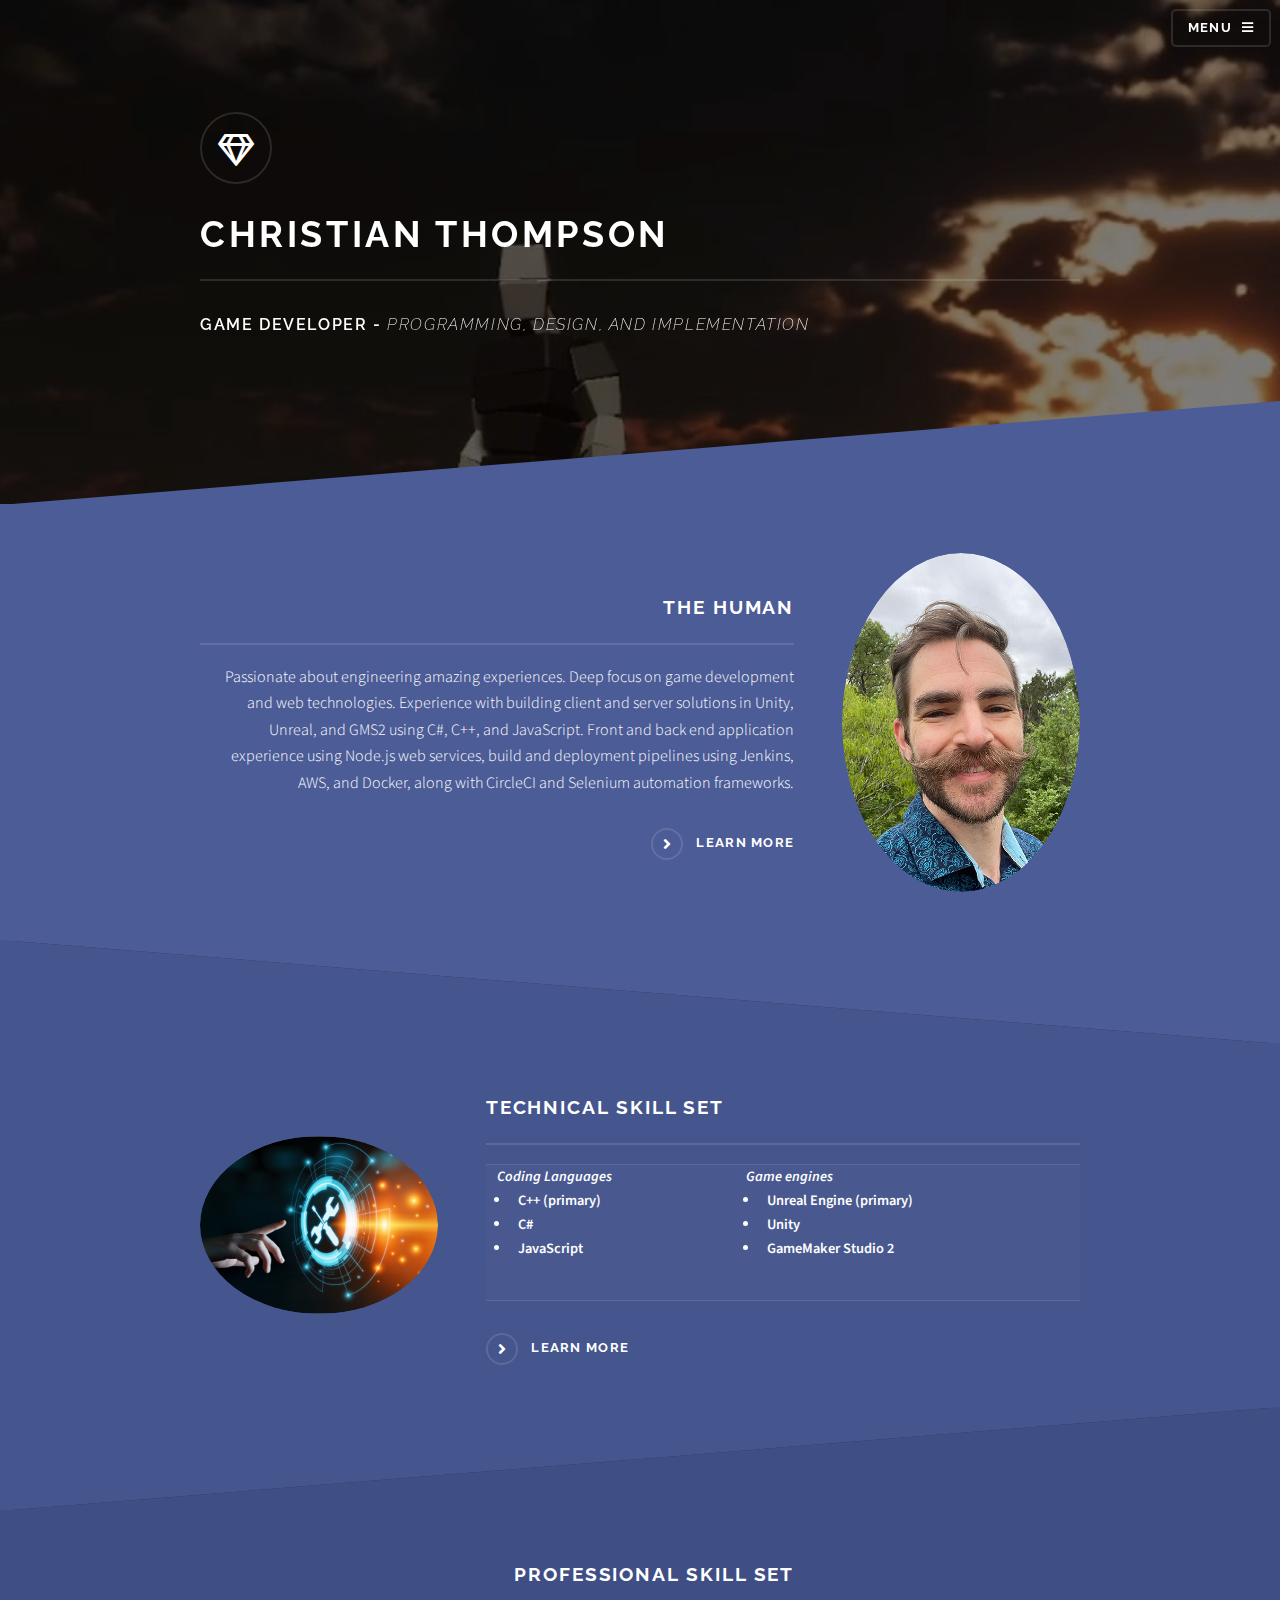
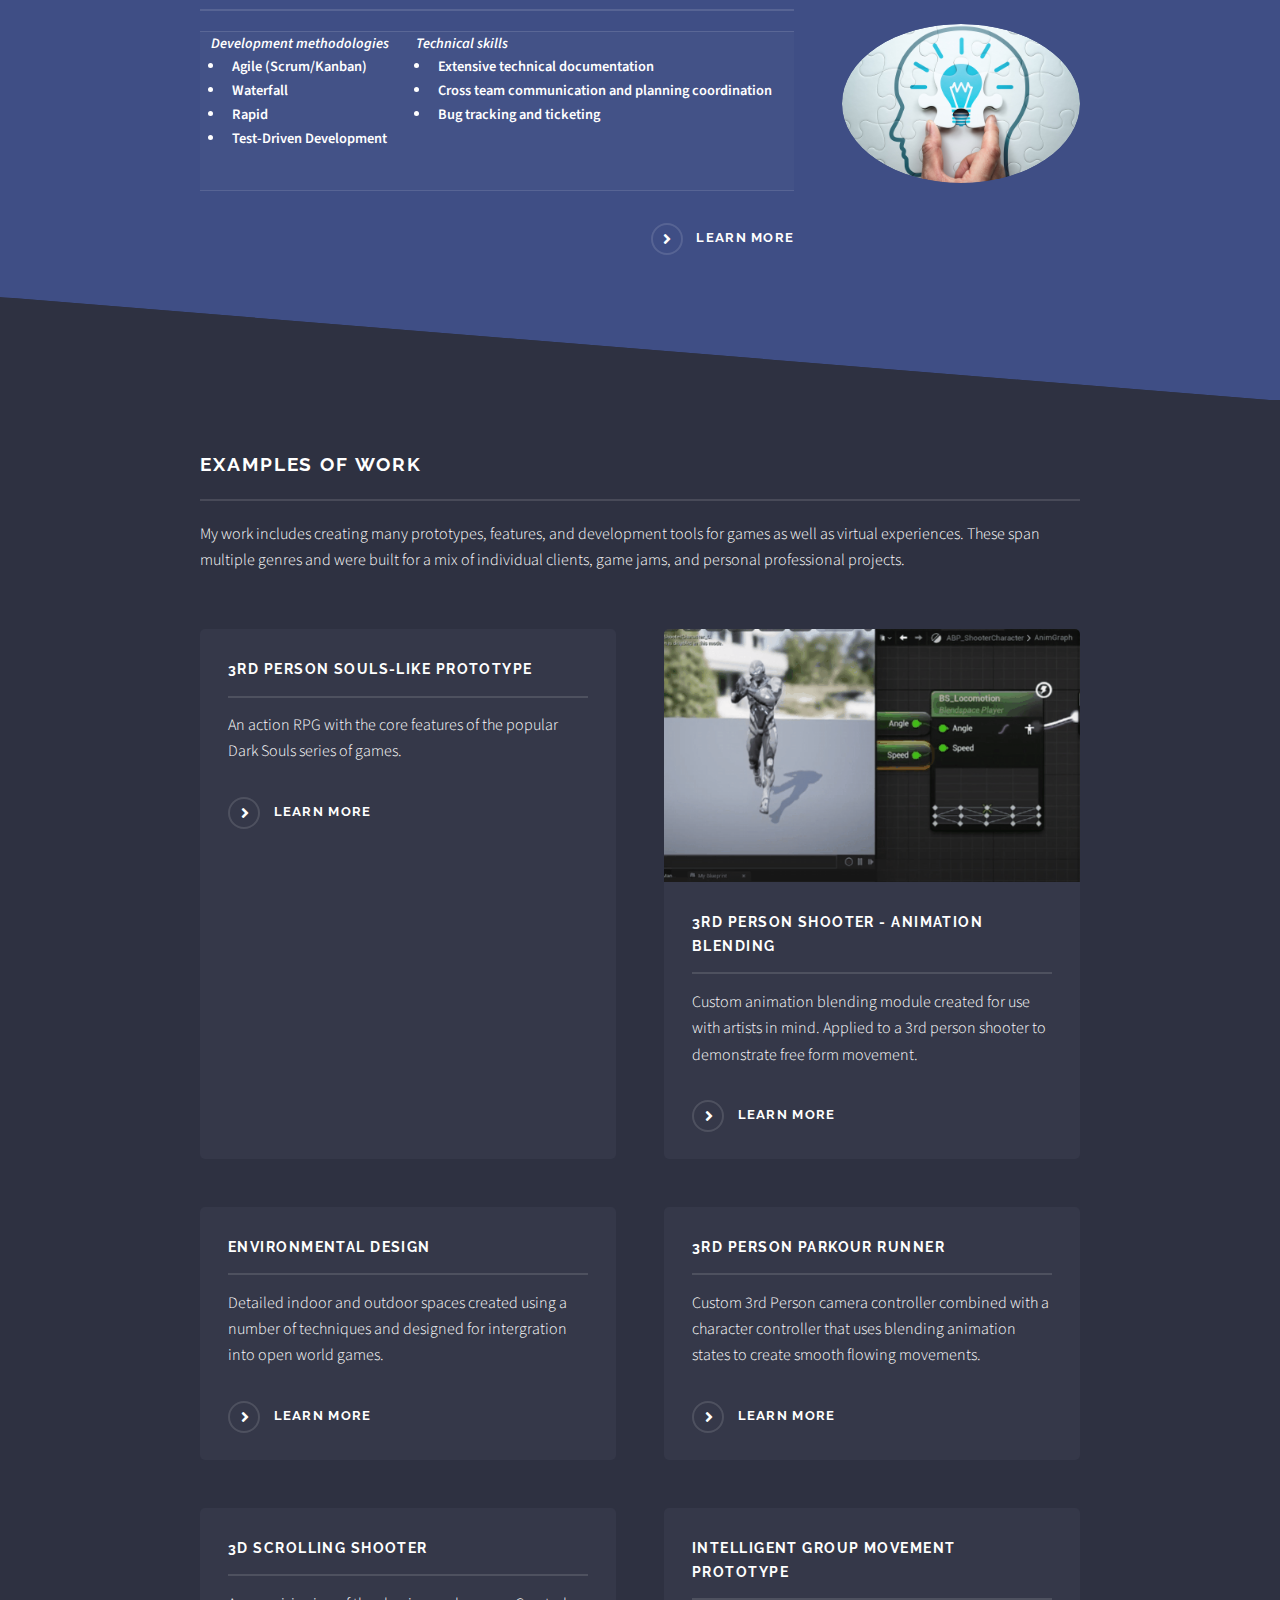
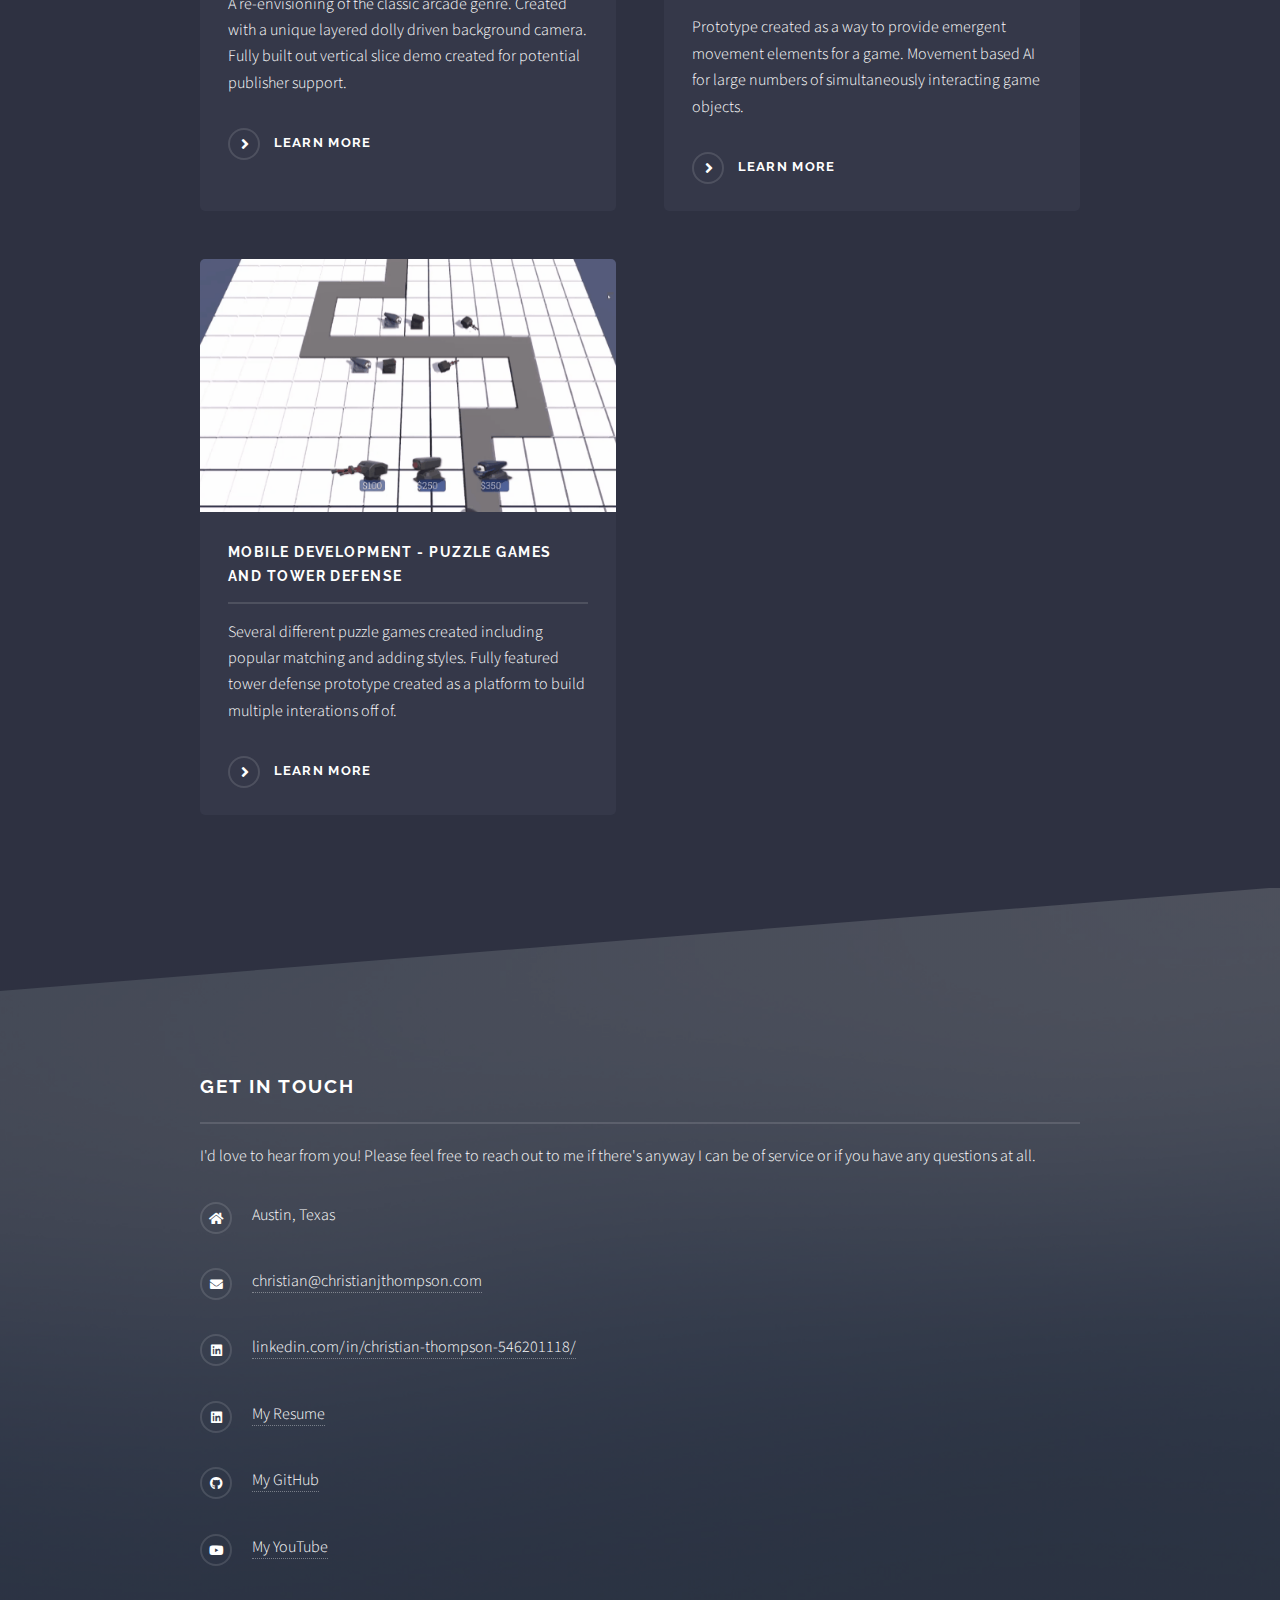
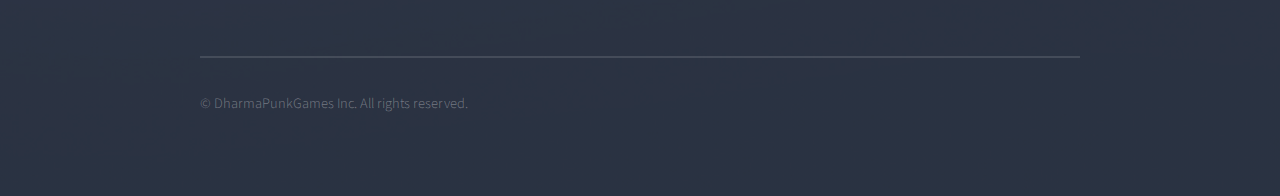
==== commit 8286dbd4: "Update index.html" ====
--- a/index.html
+++ b/index.html
@@ -140,6 +140,12 @@
 									<p>My work includes creating many prototypes, features, and development tools for games as well as virtual experiences. These span multiple genres and were built for a mix of individual clients, game jams, and personal professional projects.</p>
 									<section class="features">
 										<article>
+											<a href="souls_like.html" class="image"><img src="images/souls_anim.gif" alt="" /></a>
+											<h3 class="major"><a href="souls_like.html">3rd Person Souls-Like Prototype</a></h3>
+											<p>An action RPG with the core features of the popular Dark Souls series of games.</p>
+											<a href="souls_like.html" class="special">Learn more</a>
+										</article>
+										<article>
 											<a href="3ps_shooter.html" class="image"><img src="images/3PS_animation_blending.gif" alt="" /></a>
 											<h3 class="major"><a href="3ps_shooter.html">3rd Person Shooter - Animation Blending</a></h3>
 											<p>Custom animation blending module created for use with artists in mind. Applied to a 3rd person shooter to demonstrate free form movement.</p>
@@ -147,9 +153,9 @@
 										</article>
 										<article>
 											<a href="environmental_design.html" class="image"><img src="images/outdoor_walk_through.gif" alt="" /></a>
-											<h3 class="major"><a href="environmental_design">Environmental Design</a></h3>
+											<h3 class="major"><a href="environmental_design.html">Environmental Design</a></h3>
 											<p>Detailed indoor and outdoor spaces created using a number of techniques and designed for intergration into open world games.</p>
-											<a href="environmental_design" class="special">Learn more</a>
+											<a href="environmental_design.html" class="special">Learn more</a>
 										</article>
 										<article>
 											<a href="parkour.html" class="image"><img src="images/ParkourWallrun.gif" alt="" /></a>
